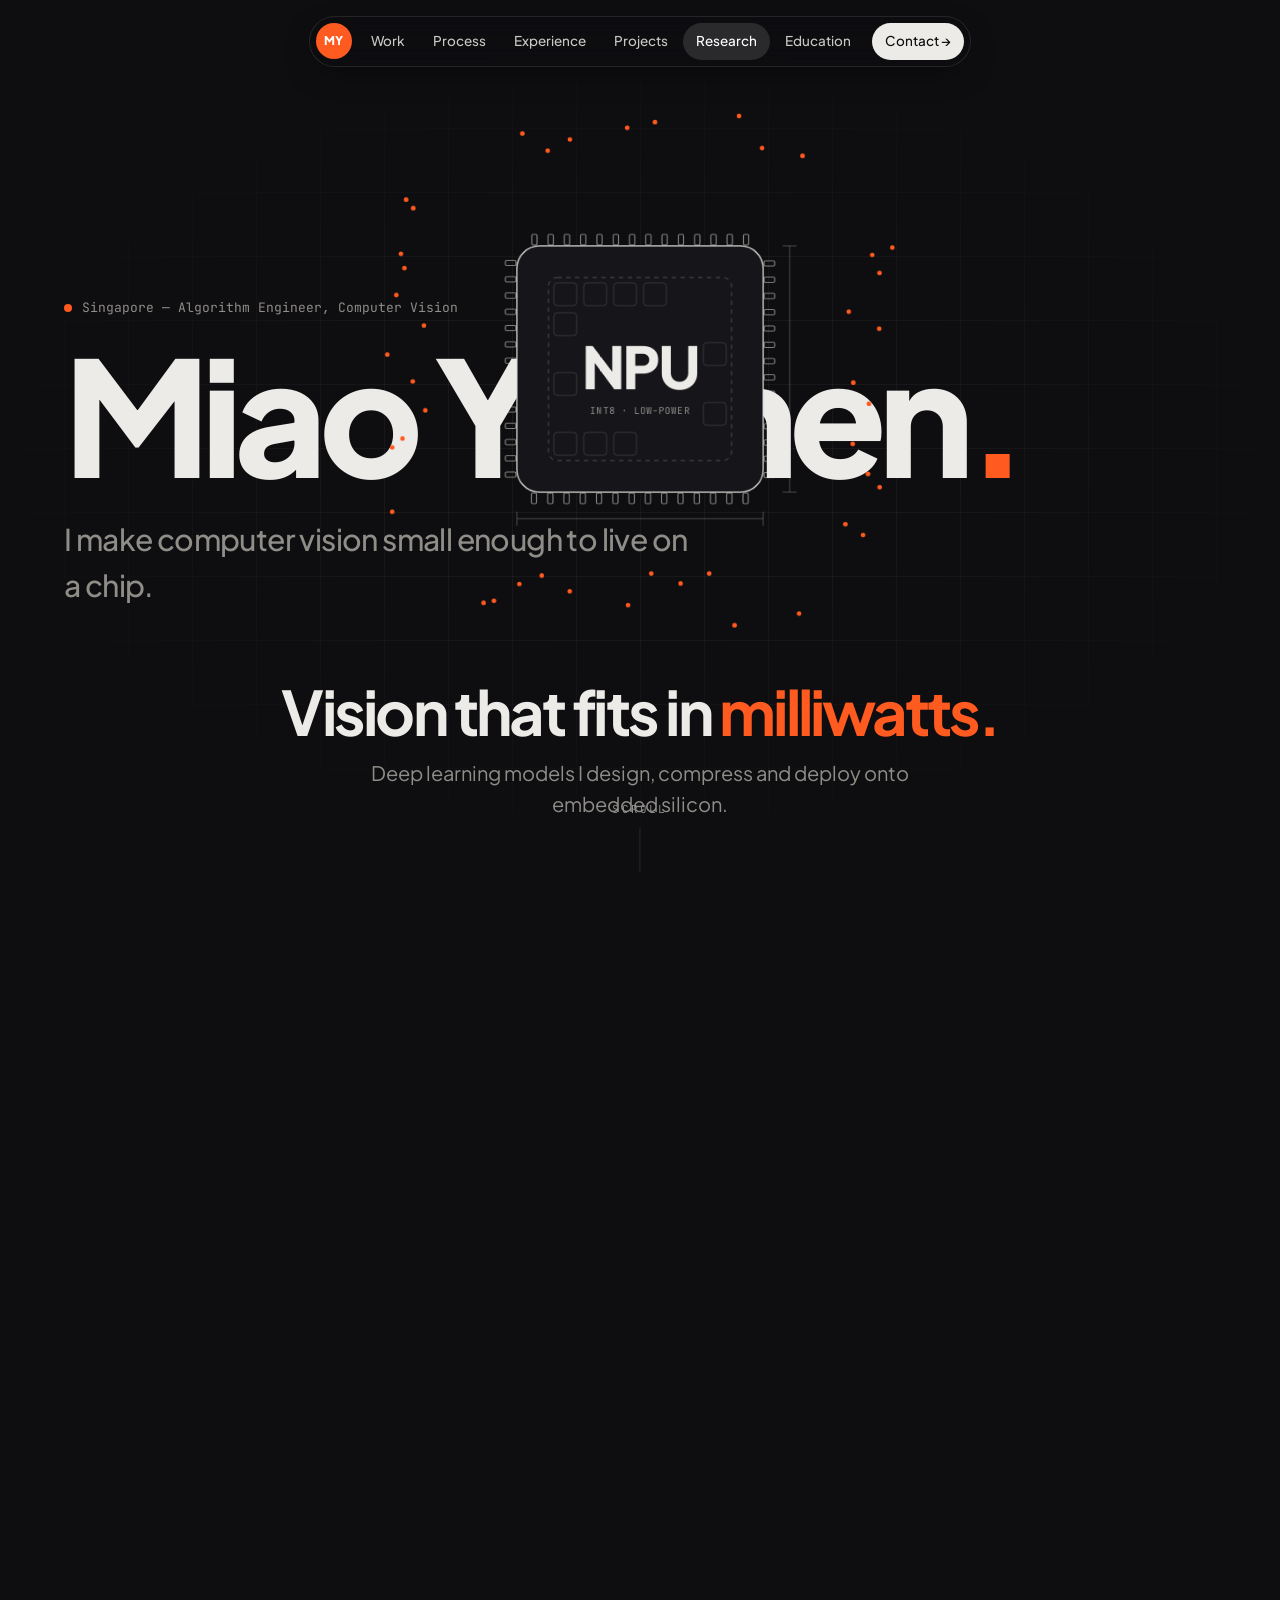
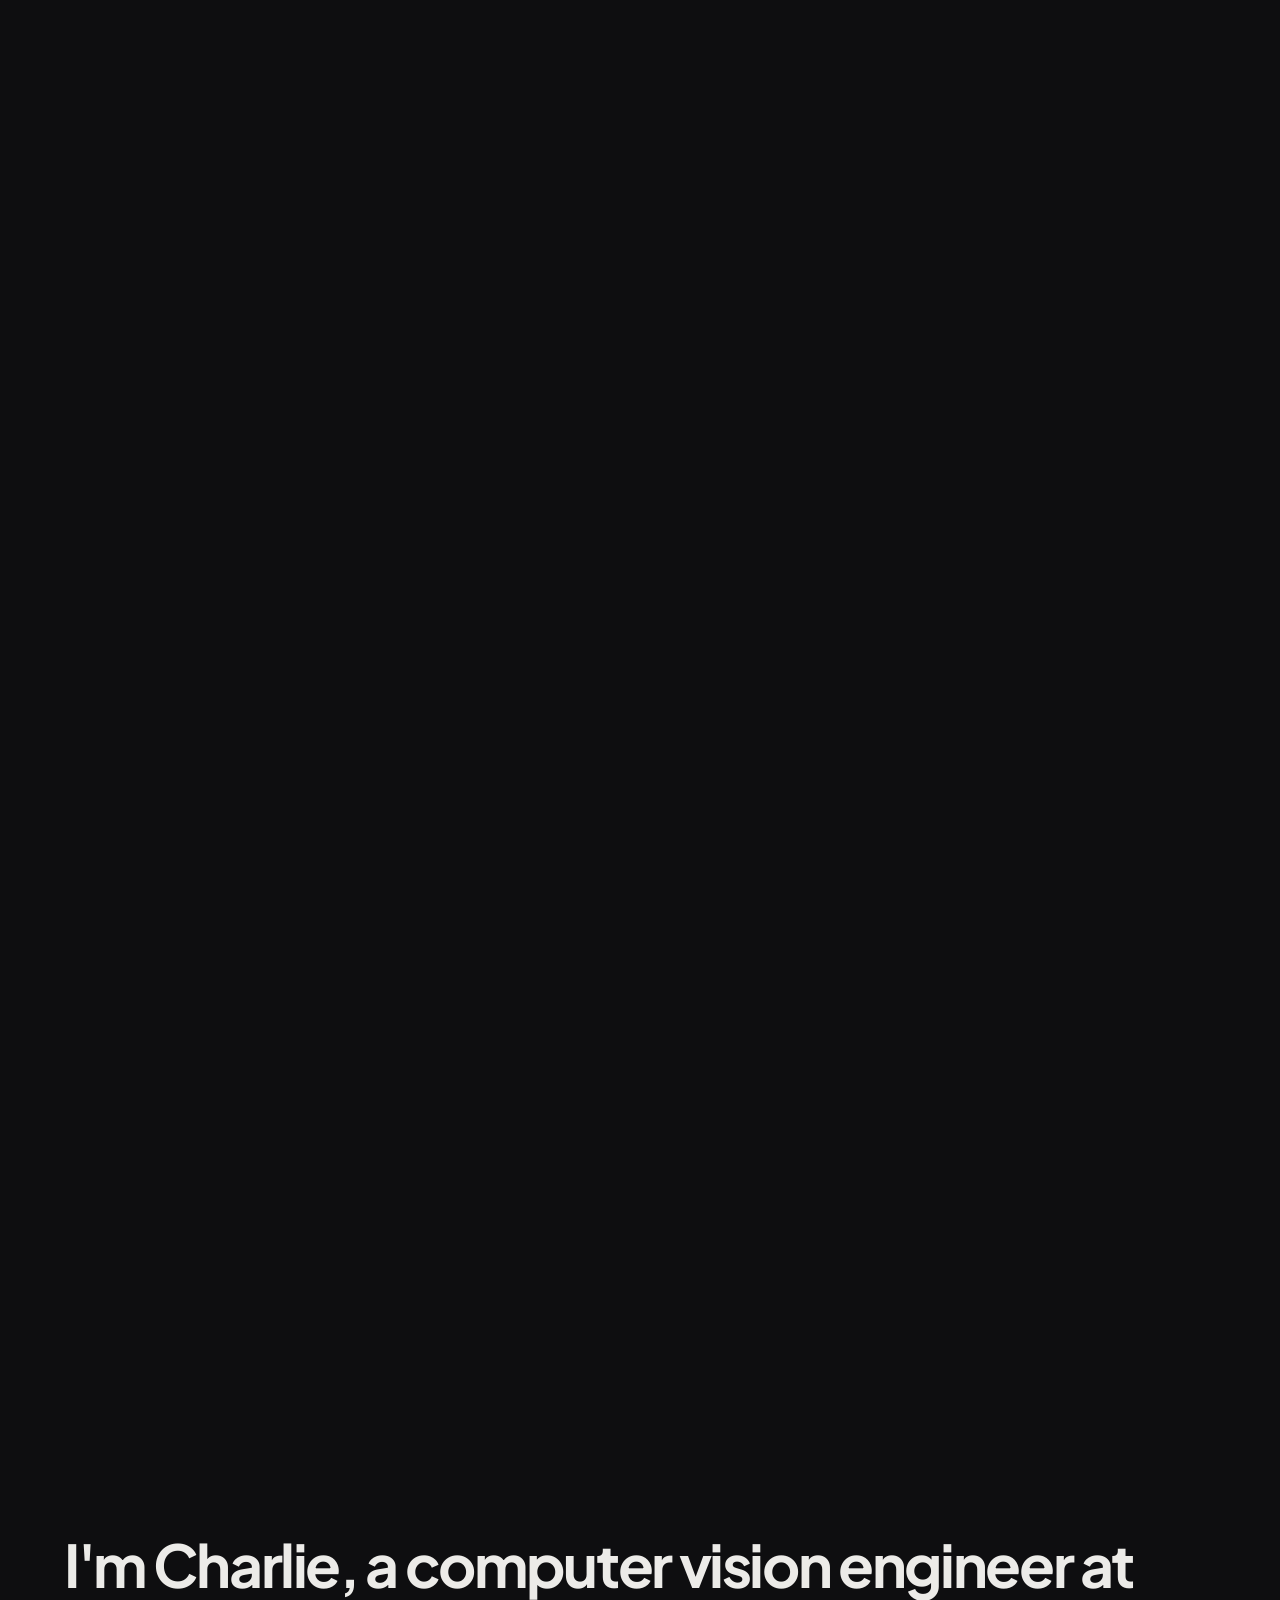
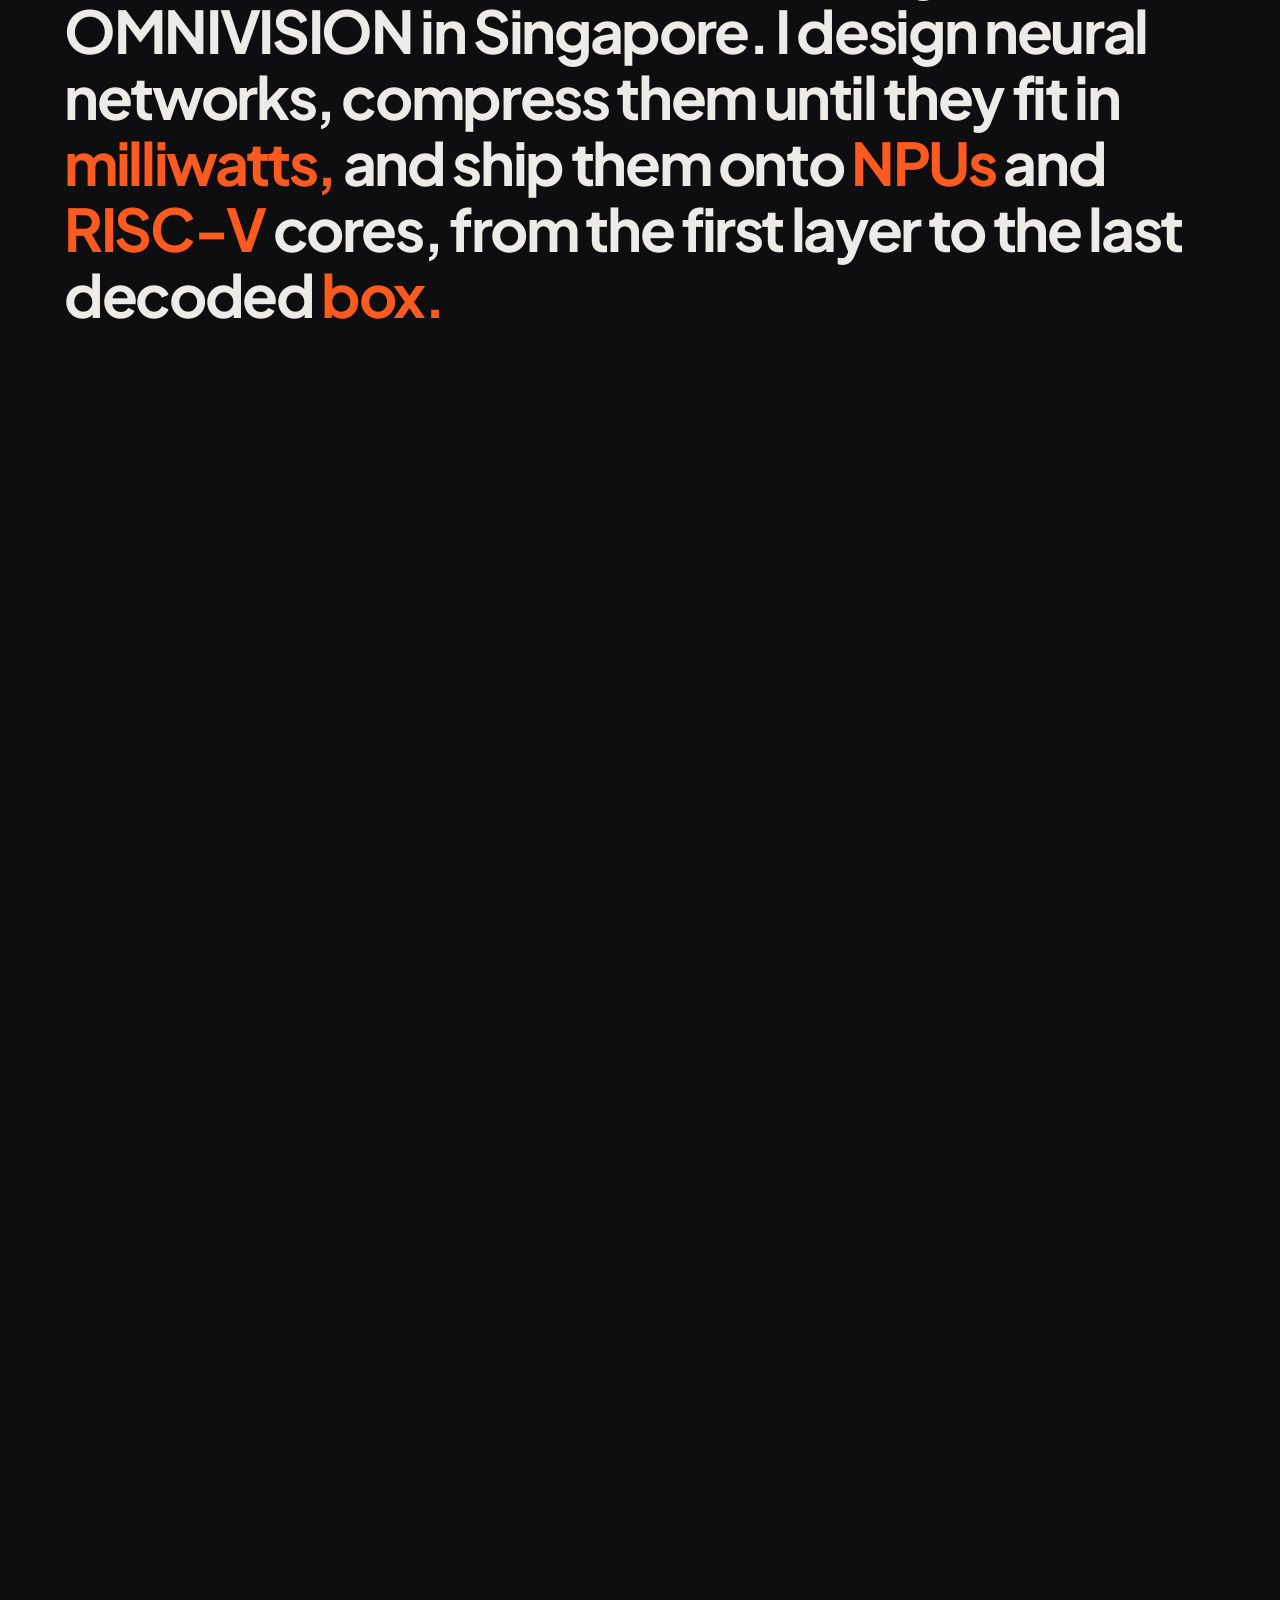
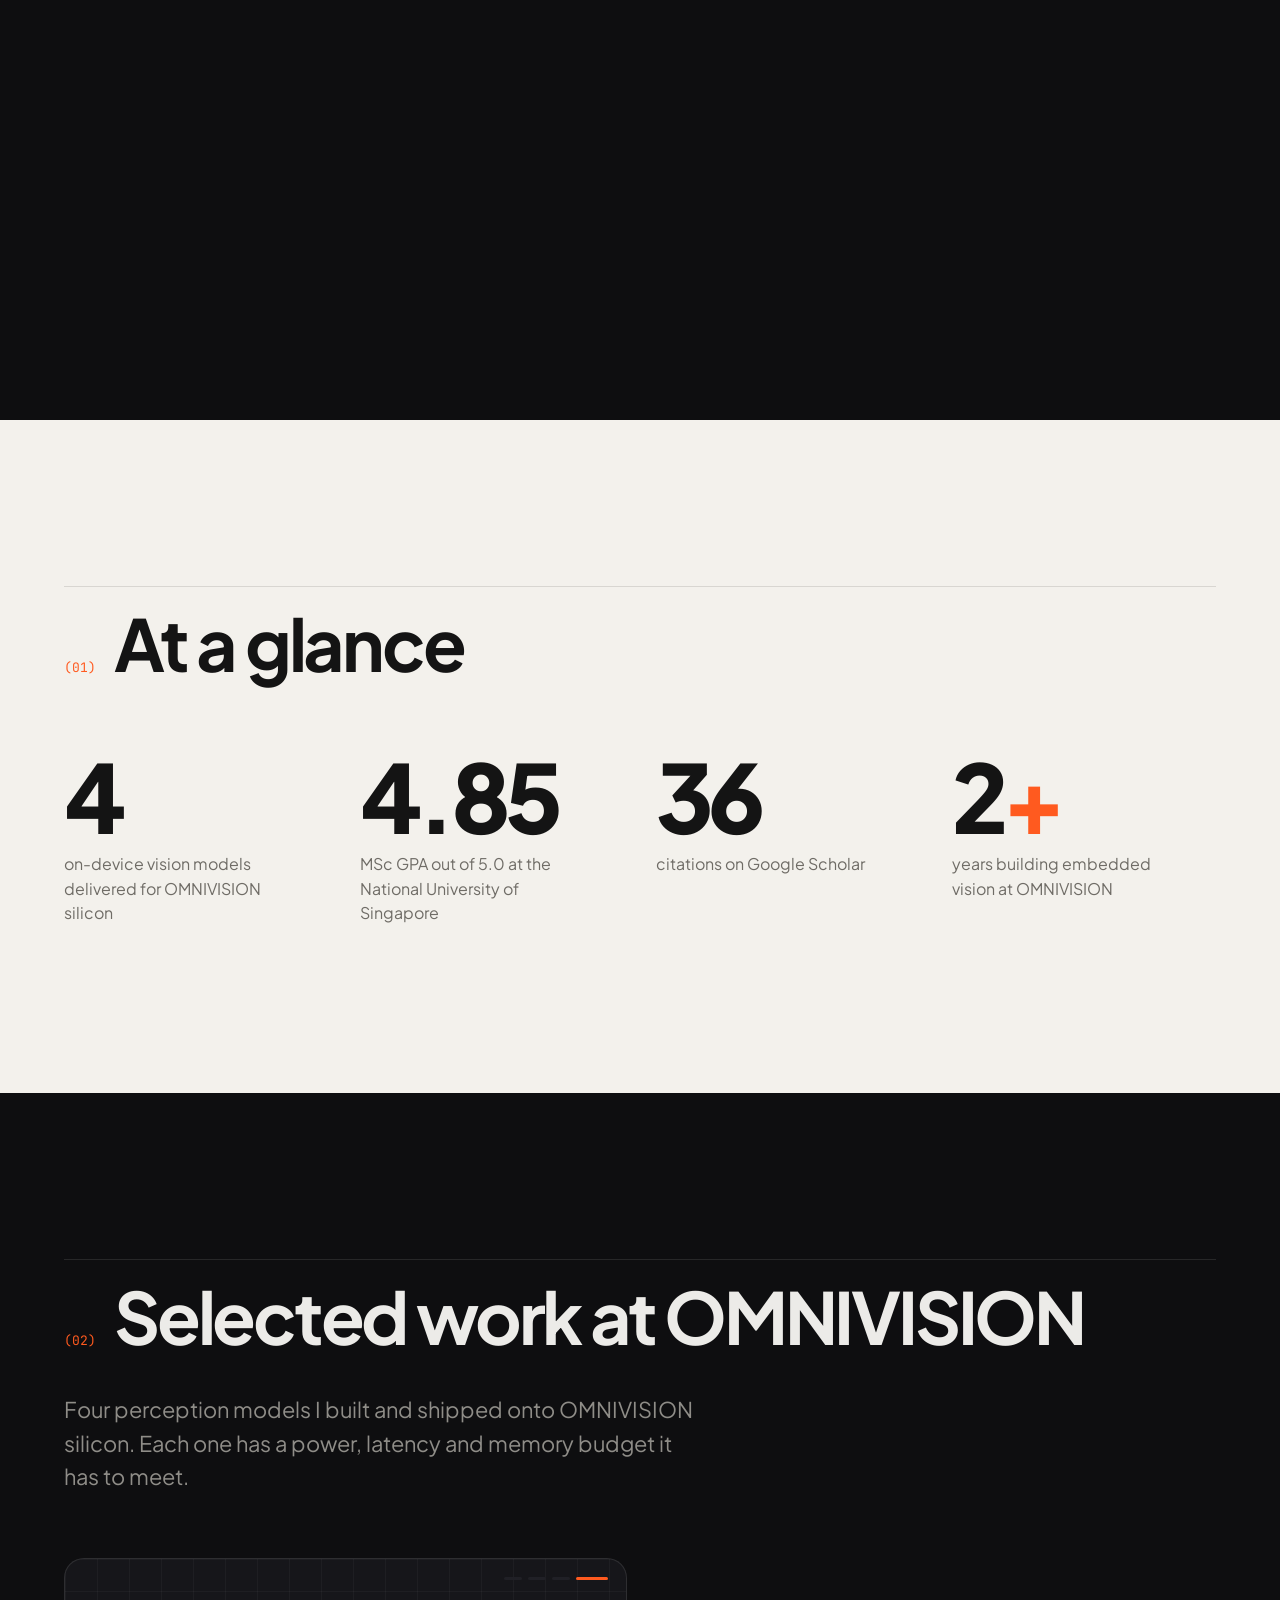
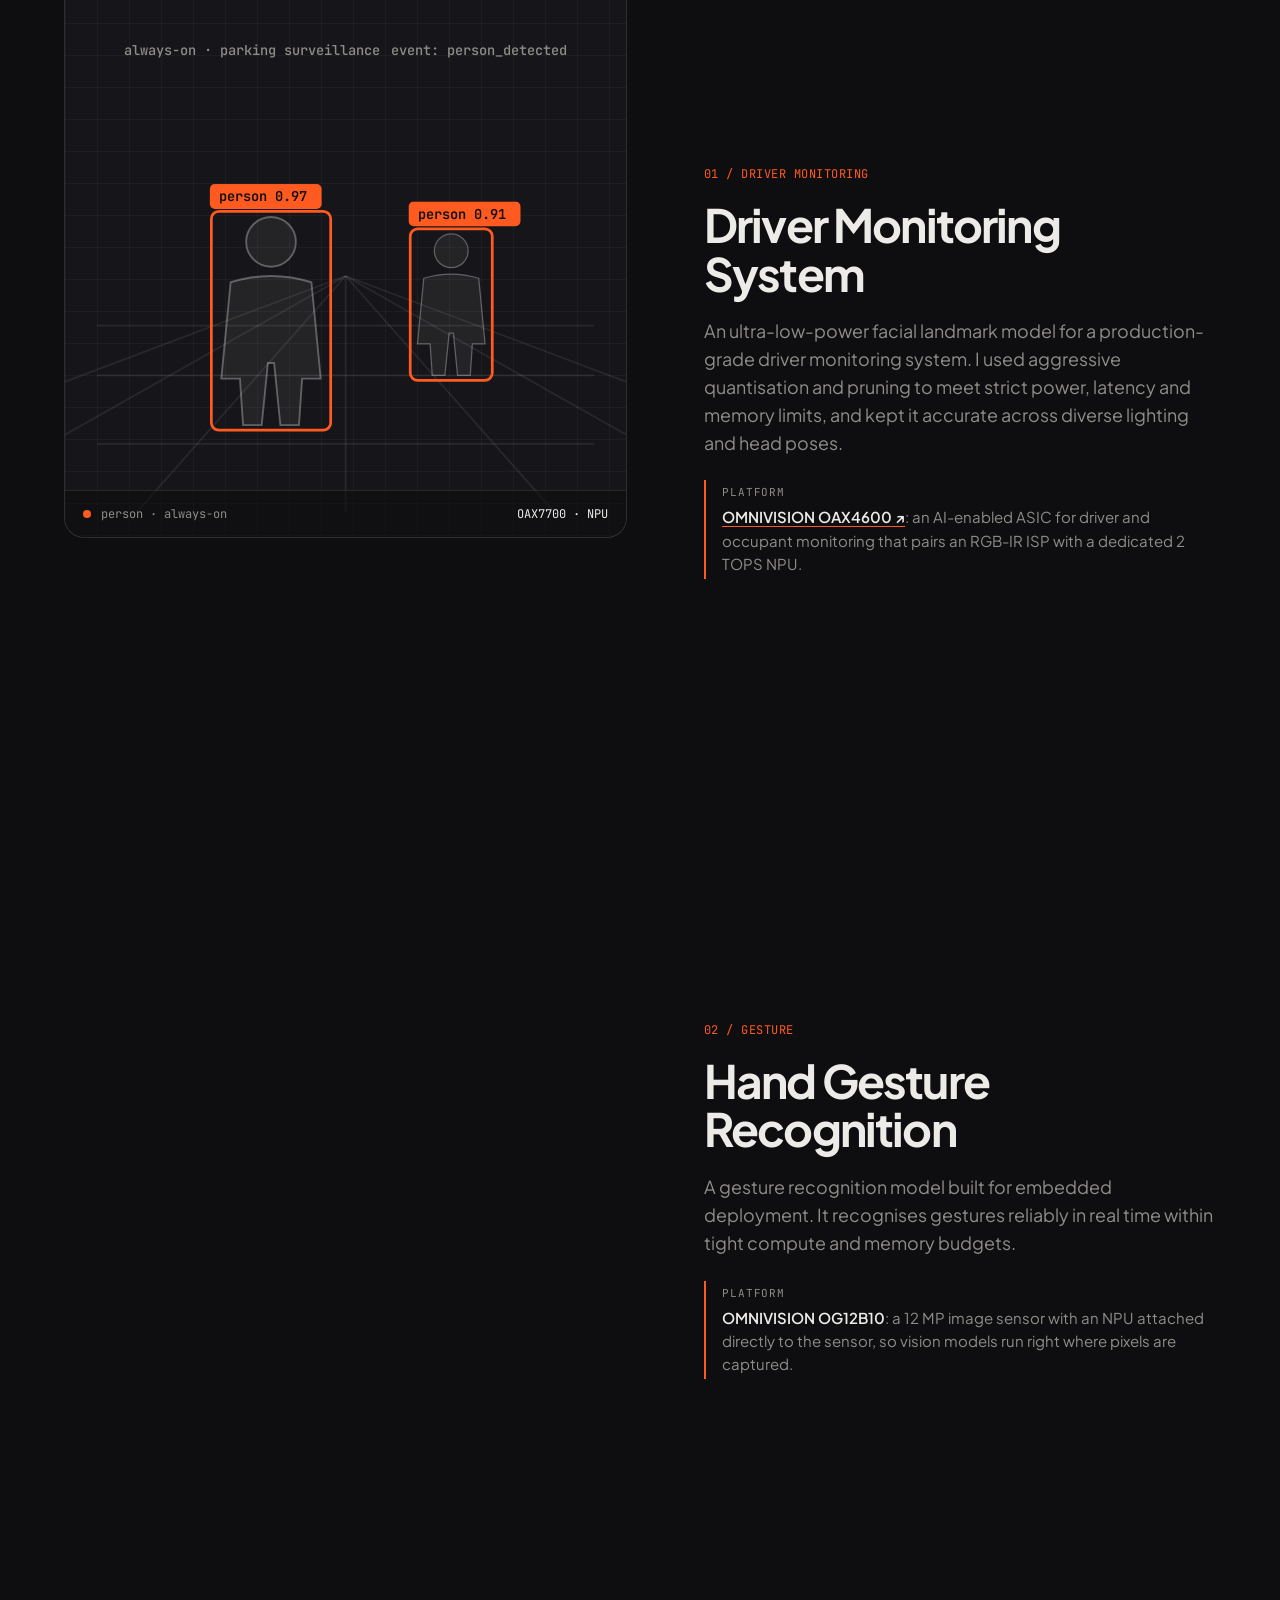
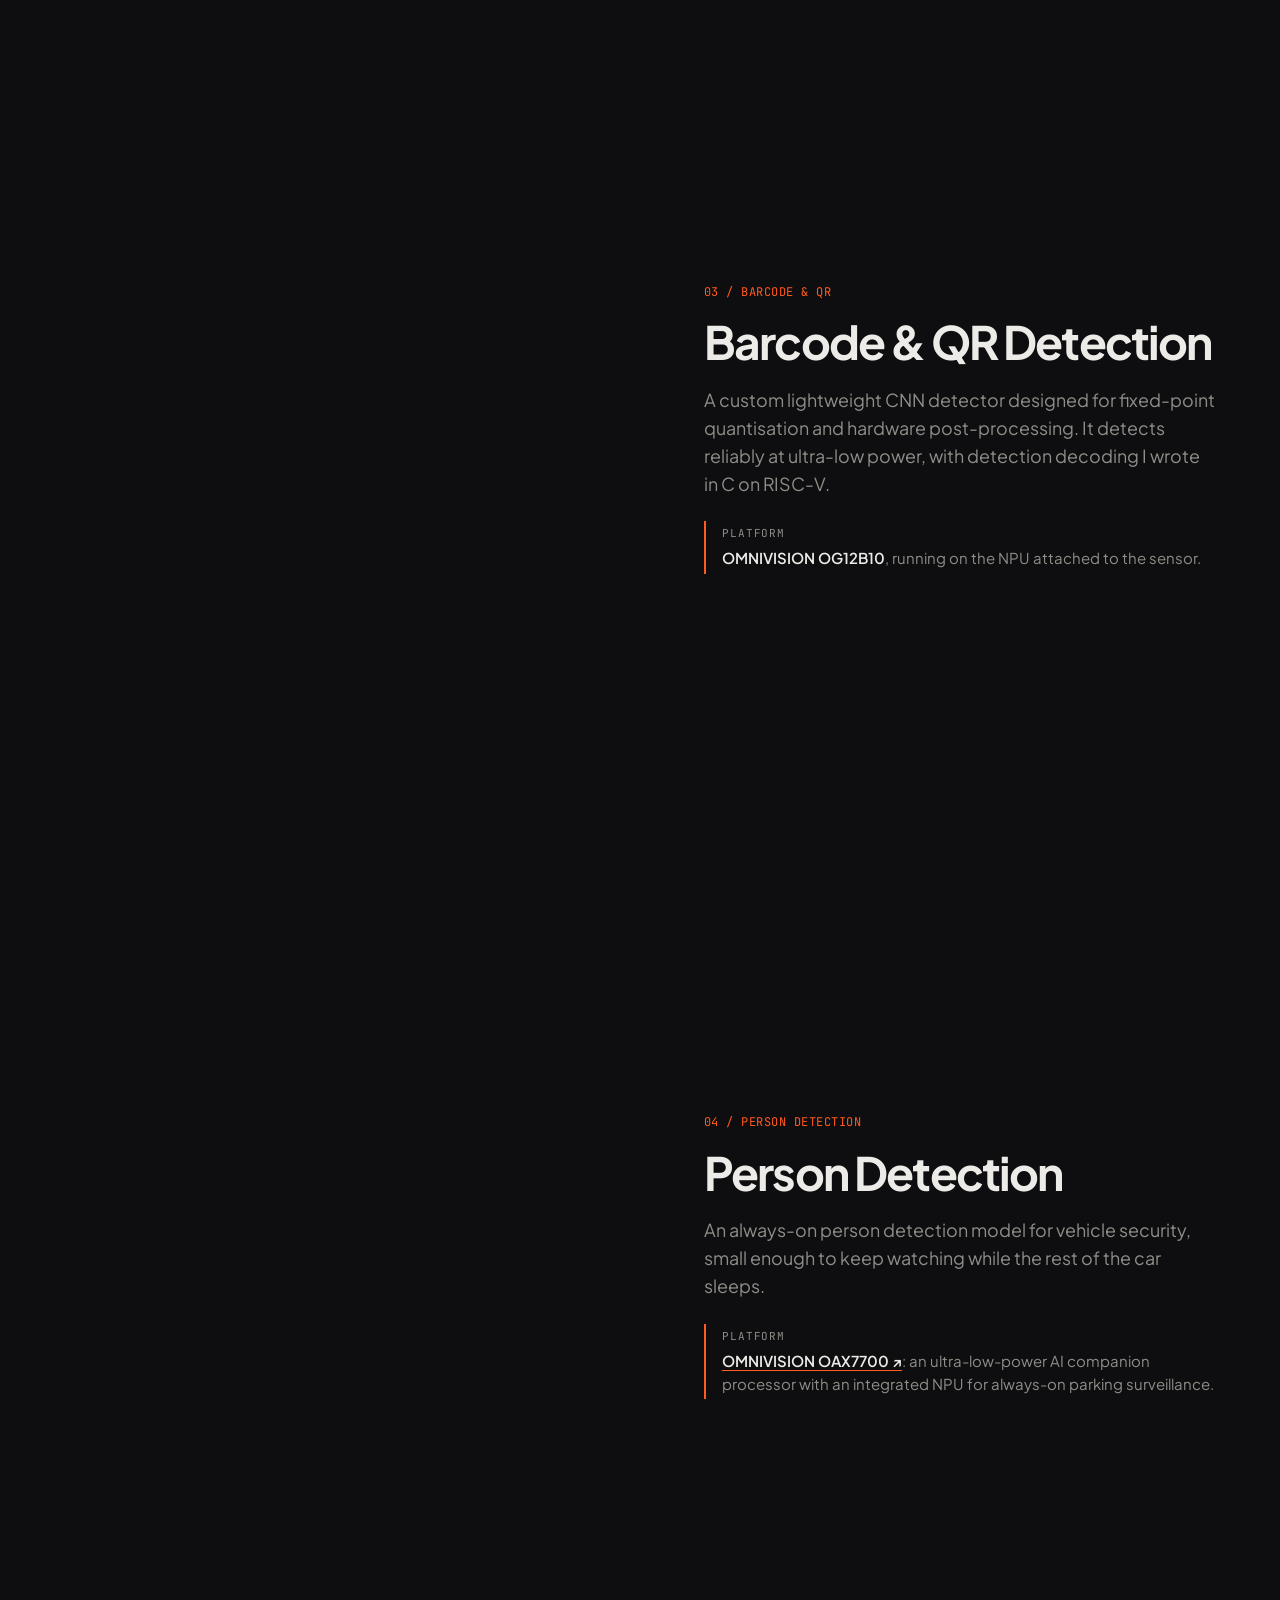
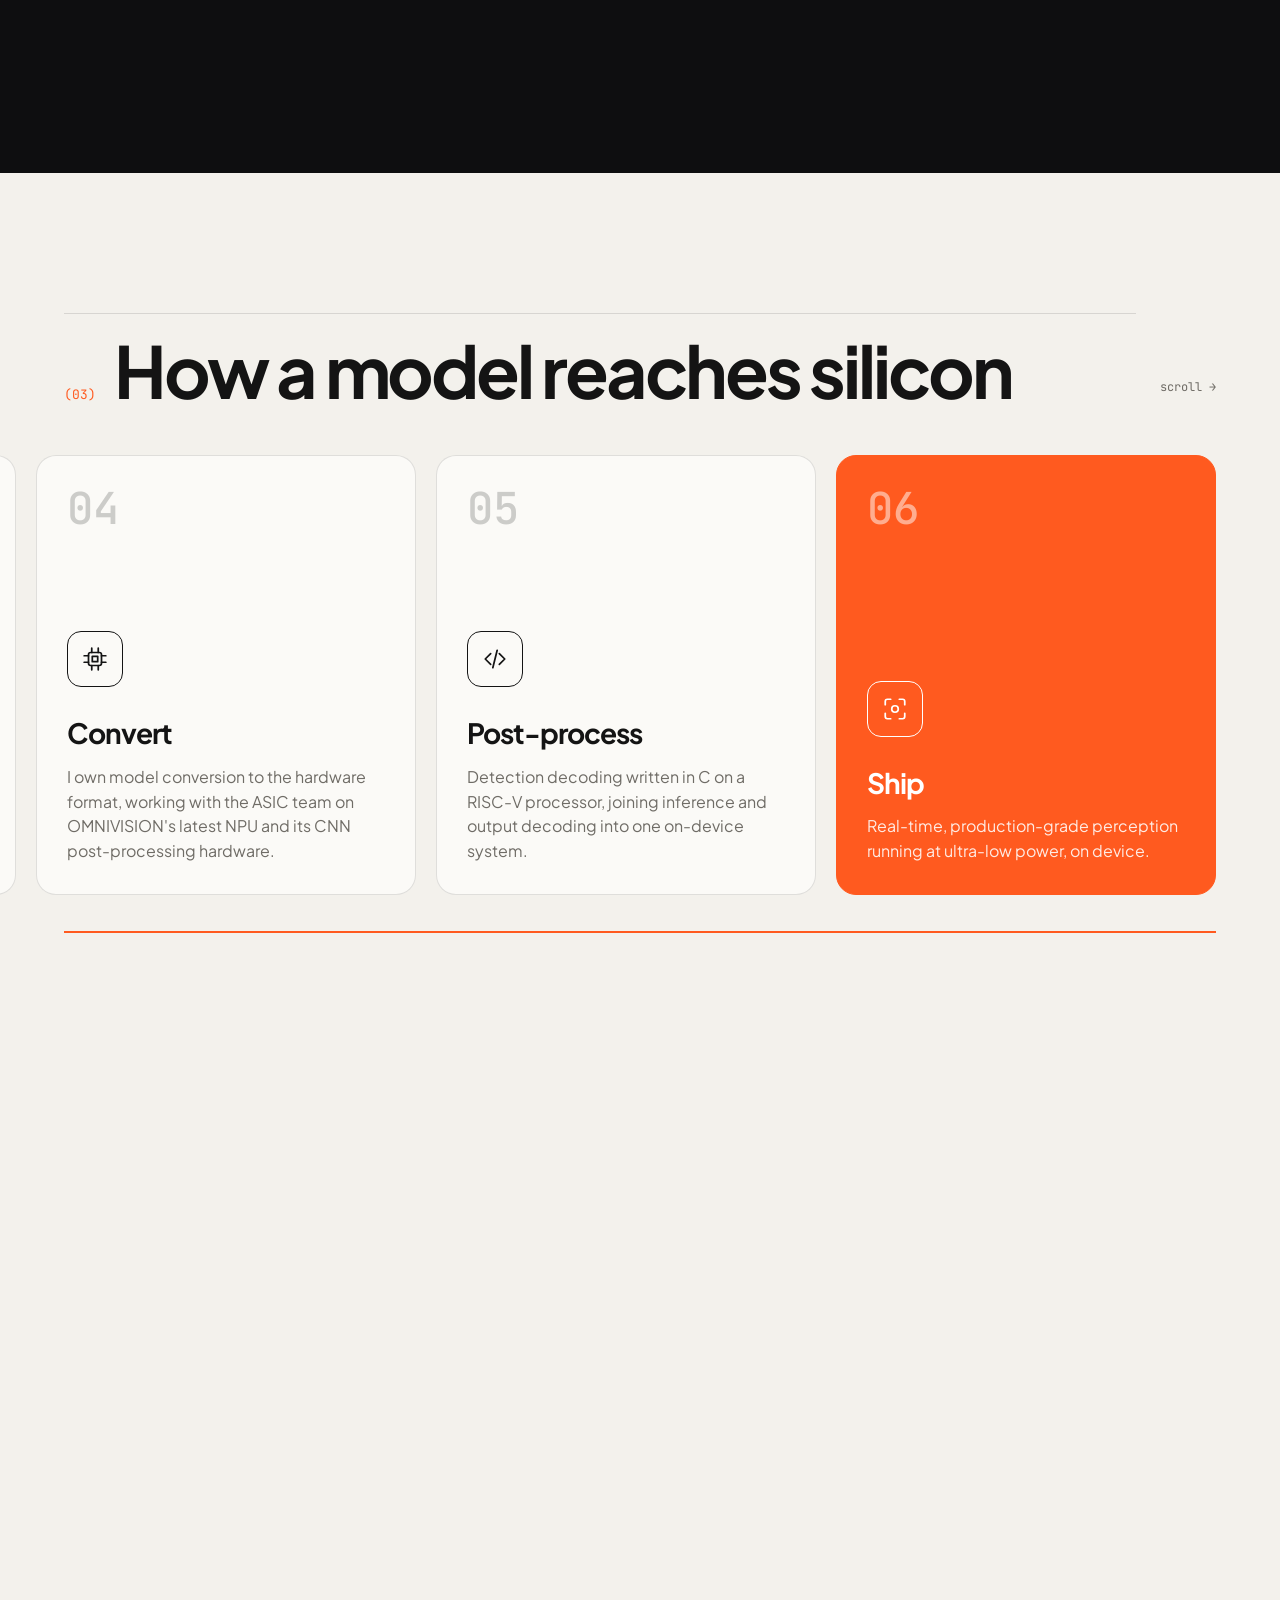
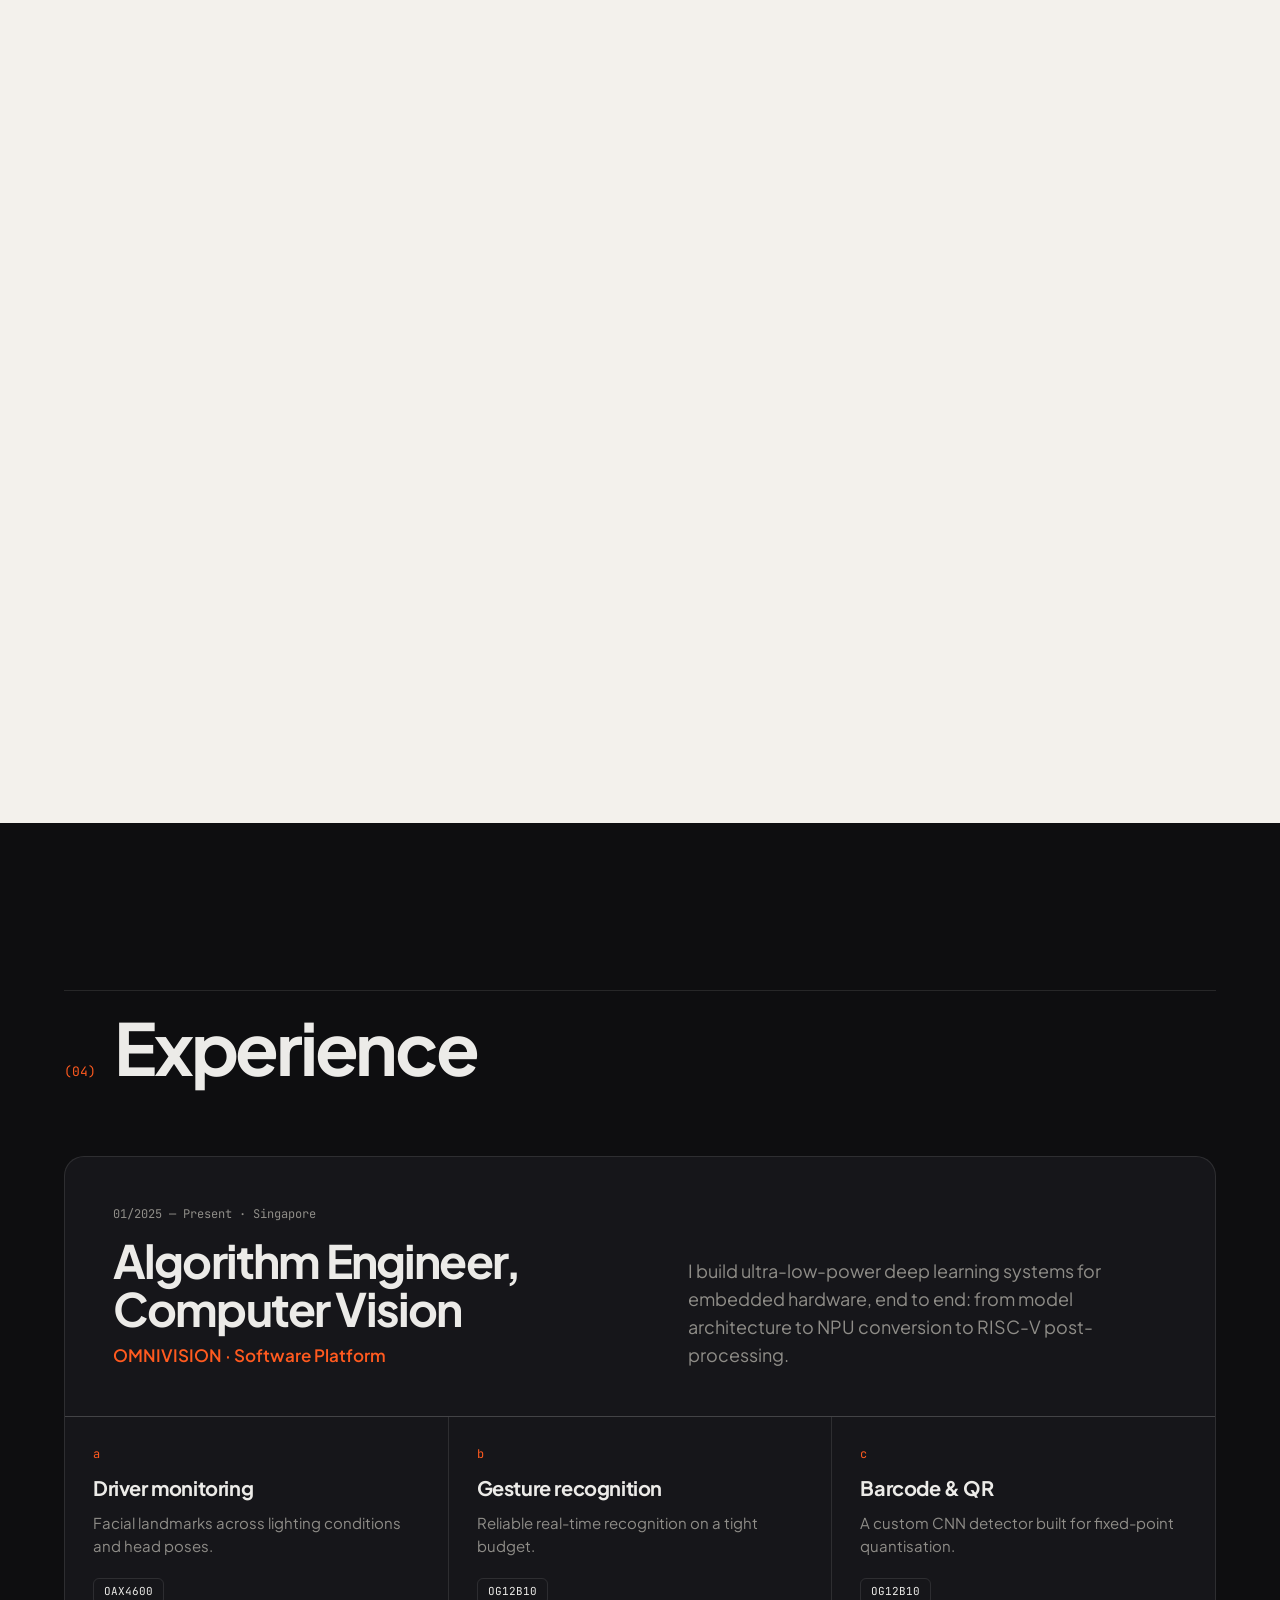
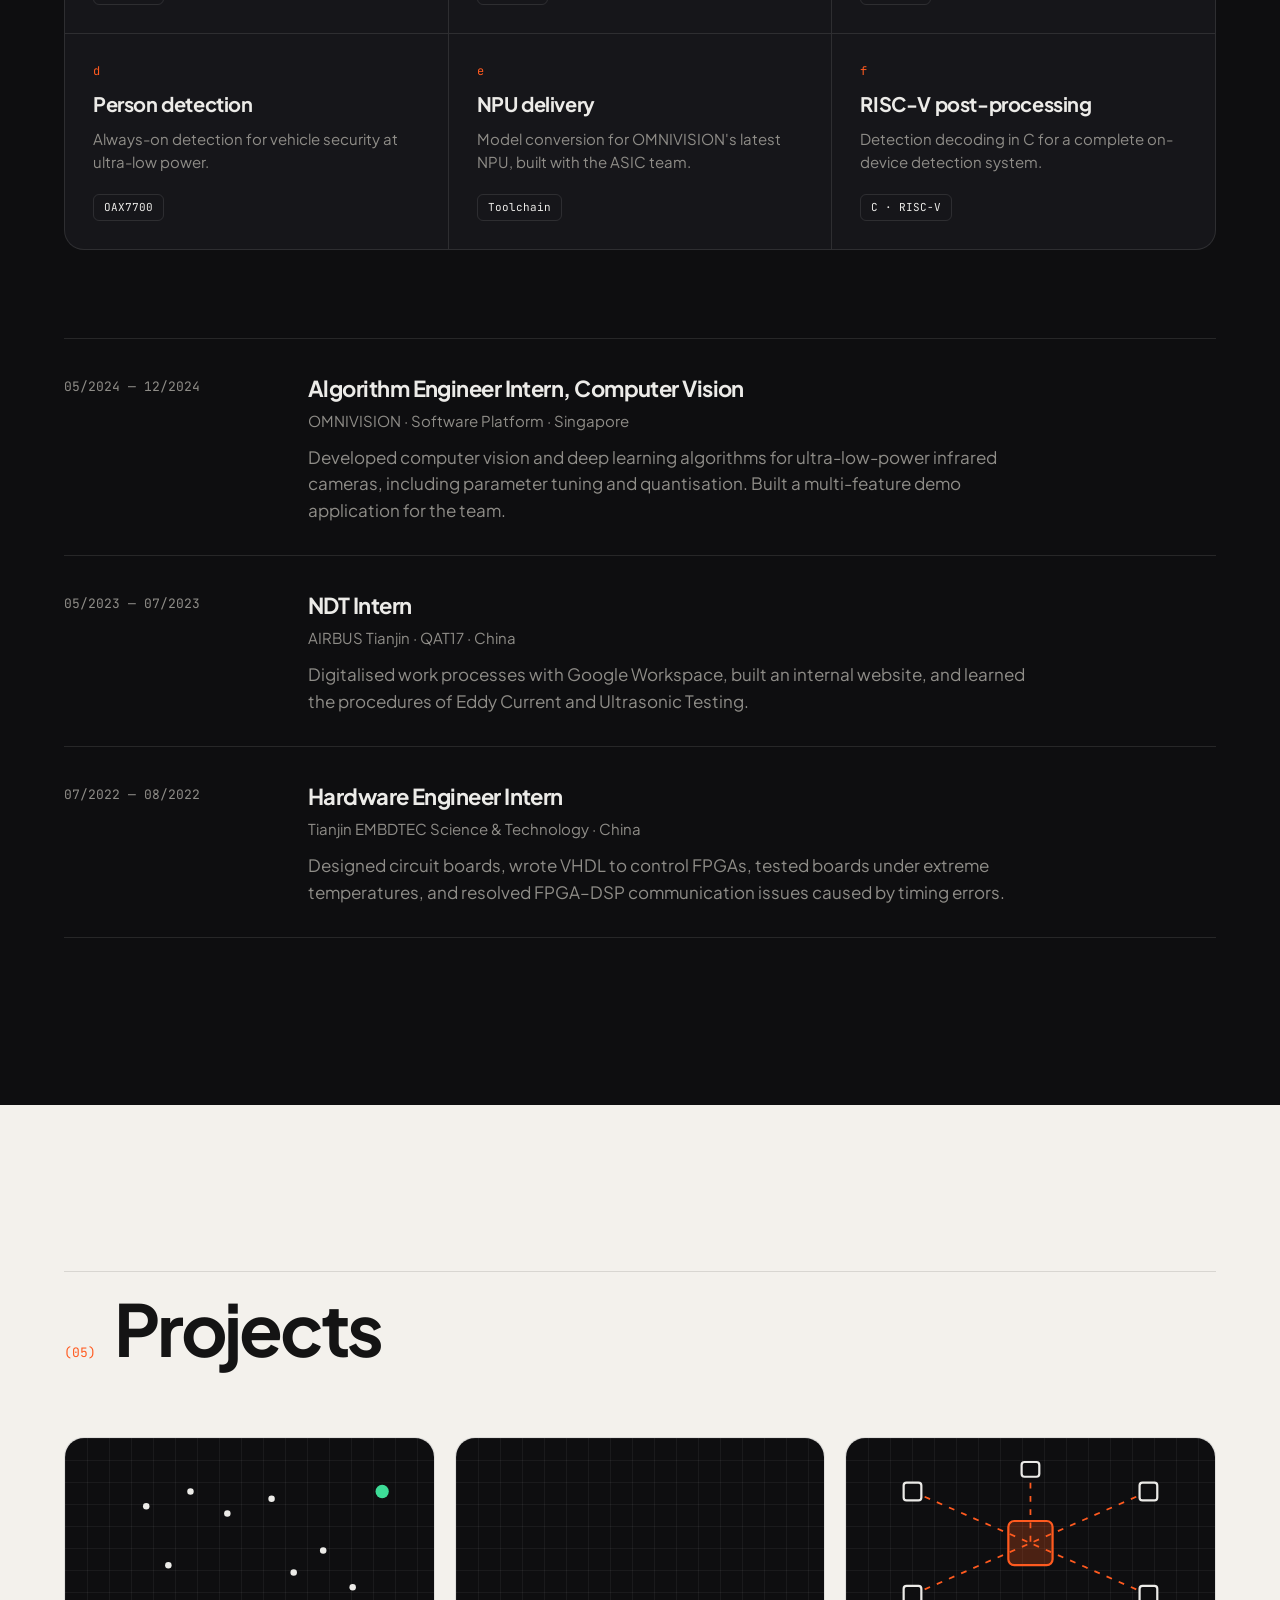
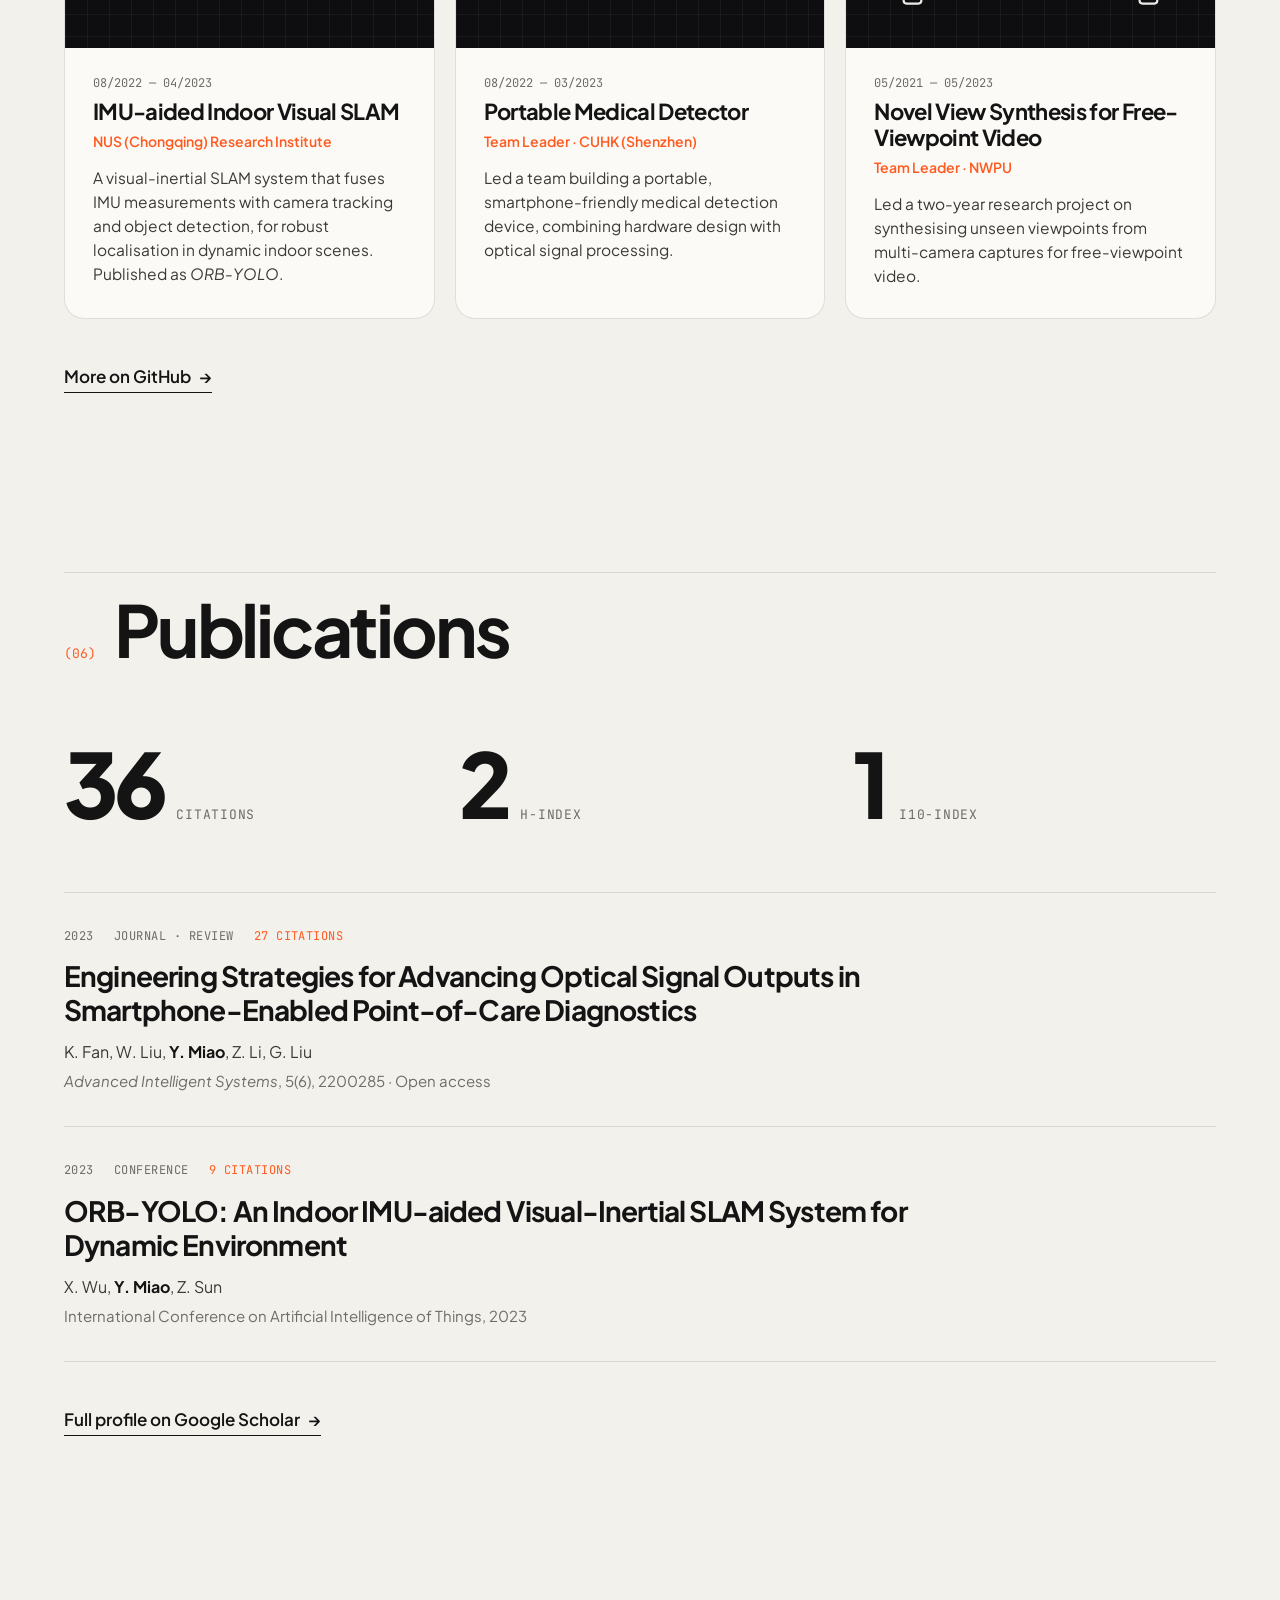
==== index.html @ d53c6490 "Add personal website with scroll-driven design and GitHub Pages CI/CD Single-page portfolio built wi" ====
<!DOCTYPE html>
<html lang="en">
<head>
  <meta charset="utf-8">
  <meta name="viewport" content="width=device-width, initial-scale=1, viewport-fit=cover">
  <title>Miao Yuchen · Computer Vision Engineer</title>
  <meta name="description" content="Miao Yuchen (Charlie) is an Algorithm Engineer at OMNIVISION building ultra-low-power computer vision for embedded hardware, from model architecture to on-device NPU deployment.">
  <meta name="author" content="Miao Yuchen">
  <meta name="theme-color" content="#0d0d0f">
  <meta property="og:type" content="website">
  <meta property="og:title" content="Miao Yuchen · Computer Vision Engineer">
  <meta property="og:description" content="Computer vision small enough to live on a chip. Ultra-low-power deep learning, from model architecture to silicon.">
  <meta property="og:image" content="https://avatars.githubusercontent.com/u/48792687?v=4">
  <meta name="twitter:card" content="summary">
  <link rel="icon" href="assets/img/favicon.svg" type="image/svg+xml">
  <link rel="preconnect" href="https://fonts.googleapis.com">
  <link rel="preconnect" href="https://fonts.gstatic.com" crossorigin>
  <link href="https://fonts.googleapis.com/css2?family=Plus+Jakarta+Sans:wght@400;500;600;700;800&family=JetBrains+Mono:wght@400;500&display=swap" rel="stylesheet">
  <link rel="stylesheet" href="assets/css/style.css">
  <script type="application/ld+json">
  {
    "@context": "https://schema.org",
    "@type": "Person",
    "name": "Miao Yuchen",
    "alternateName": "Charlie Miao",
    "jobTitle": "Algorithm Engineer (Computer Vision)",
    "worksFor": { "@type": "Organization", "name": "OMNIVISION" },
    "address": { "@type": "PostalAddress", "addressLocality": "Singapore" },
    "alumniOf": ["National University of Singapore", "Northwestern Polytechnical University"],
    "email": "mailto:charliemiao0115@gmail.com",
    "sameAs": [
      "https://github.com/charliemiao0115",
      "https://www.linkedin.com/in/charliemiao/",
      "https://scholar.google.com/citations?user=2xU3tiQAAAAJ&hl=en"
    ]
  }
  </script>
</head>
<body>
  <a class="skip-link" href="#main">Skip to content</a>

  <!-- ================= NAV (floating capsule) ================= -->
  <header class="nav" id="top">
    <div class="nav__capsule">
      <a class="nav__mark" href="#top" aria-label="Miao Yuchen, back to top">MY</a>
      <nav class="nav__links" id="nav-links" aria-label="Primary">
        <a href="#work">Work</a>
        <a href="#pipeline">Process</a>
        <a href="#experience">Experience</a>
        <a href="#projects">Projects</a>
        <a href="#research">Research</a>
        <a href="#education">Education</a>
        <a class="nav__cta" href="#contact">Contact <span aria-hidden="true">→</span></a>
      </nav>
      <button class="nav__burger" id="nav-burger" type="button" aria-label="Open menu" aria-expanded="false" aria-controls="nav-links">
        <span></span><span></span>
      </button>
    </div>
  </header>

  <main id="main">

    <!-- ================= HERO (pinned, scroll-driven) ================= -->
    <section class="hero dark" data-scroll data-pin aria-labelledby="hero-title">
      <div class="sticky">
        <div class="hero__grid" aria-hidden="true"></div>

        <div class="hero__intro">
          <p class="kicker mono"><span class="dot"></span>Singapore — Algorithm Engineer, Computer Vision</p>
          <h1 class="hero__title" id="hero-title">Miao Yuchen<span class="accent">.</span></h1>
          <p class="hero__tag">I make computer vision small enough to live on a chip.</p>
        </div>

        <div class="hero__chip" aria-hidden="true">
          <div class="hero__glow"></div>
          <svg class="chip" viewBox="0 0 600 600">
            <g id="chip-traces" class="chip__traces"></g>
            <g id="chip-pins" class="chip__pins"></g>
            <rect class="chip__pkg" x="160" y="160" width="280" height="280" rx="26"/>
            <rect class="chip__die" x="196" y="196" width="208" height="208" rx="10"/>
            <g id="chip-cores" class="chip__cores"></g>
            <g class="chip__dims">
              <path d="M160 470 H440 M160 462 V478 M440 462 V478"/>
              <path d="M470 160 V440 M462 160 H478 M462 440 H478"/>
            </g>
          </svg>
          <div class="chip__text"><span class="chip__label">NPU</span><span class="chip__sub mono">int8 · low-power</span></div>
          <span class="chip__note chip__note--a mono">model → int8</span>
          <span class="chip__note chip__note--b mono">post-proc → RISC-V</span>
        </div>

        <div class="hero__caption">
          <h2>Vision that fits in <span class="accent">milliwatts.</span></h2>
          <p>Deep learning models I design, compress and deploy onto embedded silicon.</p>
        </div>

        <div class="hero__hint mono" aria-hidden="true">scroll <span></span></div>
      </div>
    </section>

    <!-- ================= OVERVIEW: word-by-word reveal ================= -->
    <section class="words dark" id="overview" data-scroll data-pin aria-label="About">
      <div class="sticky">
        <p class="words__text" id="words">
          I'm Charlie, a computer vision engineer at OMNIVISION in Singapore. I design neural networks,
          compress them until they fit in milliwatts, and ship them onto NPUs and RISC-V cores,
          from the first layer to the last decoded box.
        </p>
      </div>
    </section>

    <!-- ================= AT A GLANCE ================= -->
    <section class="glance paper" aria-labelledby="glance-title">
      <div class="container">
        <div class="section-head" data-reveal>
          <span class="index mono">(01)</span>
          <h2 class="section-title" id="glance-title">At a glance</h2>
        </div>
        <div class="glance__grid">
          <div class="stat" data-reveal>
            <span class="stat__value"><span data-count="4">4</span></span>
            <span class="stat__label">on-device vision models delivered for OMNIVISION silicon</span>
          </div>
          <div class="stat" data-reveal style="--d: 0.08s">
            <span class="stat__value"><span data-count="4.85" data-decimals="2">4.85</span></span>
            <span class="stat__label">MSc GPA out of 5.0 at the National University of Singapore</span>
          </div>
          <div class="stat" data-reveal style="--d: 0.16s">
            <span class="stat__value"><span data-count="36">36</span></span>
            <span class="stat__label">citations on Google Scholar</span>
          </div>
          <div class="stat" data-reveal style="--d: 0.24s">
            <span class="stat__value"><span data-count="2">2</span><span class="accent">+</span></span>
            <span class="stat__label">years building embedded vision at OMNIVISION</span>
          </div>
        </div>
      </div>
    </section>

    <!-- ================= SELECTED WORK (sticky visual + steps) ================= -->
    <section class="showcase dark" id="work" aria-labelledby="work-title">
      <div class="container">
        <div class="section-head" data-reveal>
          <span class="index mono">(02)</span>
          <h2 class="section-title" id="work-title">Selected work at OMNIVISION</h2>
        </div>
        <p class="section-lead" data-reveal>Four perception models I built and shipped onto OMNIVISION silicon. Each one has a power, latency and memory budget it has to meet.</p>

        <div class="showcase__body">
          <div class="showcase__visual" aria-hidden="true">
            <div class="viz-frame" id="viz-frame" data-active="0">
              <div class="viz viz--face" id="viz-face"></div>
              <div class="viz viz--hand" id="viz-hand"></div>
              <div class="viz viz--qr" id="viz-qr"></div>
              <div class="viz viz--person" id="viz-person"></div>
              <div class="viz-hud mono">
                <span class="viz-hud__rec"></span>
                <span id="viz-hud-label">dms · 68 landmarks</span>
                <span class="viz-hud__right">OAX4600 · NPU</span>
              </div>
              <ol class="viz-steps" aria-hidden="true"><li></li><li></li><li></li><li></li></ol>
            </div>
          </div>

          <div class="showcase__steps">
            <article class="step" data-step="0">
              <span class="step__tag mono">01 / Driver monitoring</span>
              <h3>Driver Monitoring System</h3>
              <p>An ultra-low-power facial landmark model for a production-grade driver monitoring system. I used aggressive quantisation and pruning to meet strict power, latency and memory limits, and kept it accurate across diverse lighting and head poses.</p>
              <p class="step__product"><span class="mono">Platform</span> <a href="https://www.ovt.com/wp-content/uploads/2023/12/OAX4600-PB-v1.1-WEB.pdf" target="_blank" rel="noopener">OMNIVISION OAX4600 ↗</a>: an AI-enabled ASIC for driver and occupant monitoring that pairs an RGB-IR ISP with a dedicated 2 TOPS NPU.</p>
            </article>
            <article class="step" data-step="1">
              <span class="step__tag mono">02 / Gesture</span>
              <h3>Hand Gesture Recognition</h3>
              <p>A gesture recognition model built for embedded deployment. It recognises gestures reliably in real time within tight compute and memory budgets.</p>
              <p class="step__product"><span class="mono">Platform</span> <strong>OMNIVISION OG12B10</strong>: a 12 MP image sensor with an NPU attached directly to the sensor, so vision models run right where pixels are captured.</p>
            </article>
            <article class="step" data-step="2">
              <span class="step__tag mono">03 / Barcode &amp; QR</span>
              <h3>Barcode &amp; QR Detection</h3>
              <p>A custom lightweight CNN detector designed for fixed-point quantisation and hardware post-processing. It detects reliably at ultra-low power, with detection decoding I wrote in C on RISC-V.</p>
              <p class="step__product"><span class="mono">Platform</span> <strong>OMNIVISION OG12B10</strong>, running on the NPU attached to the sensor.</p>
            </article>
            <article class="step" data-step="3">
              <span class="step__tag mono">04 / Person detection</span>
              <h3>Person Detection</h3>
              <p>An always-on person detection model for vehicle security, small enough to keep watching while the rest of the car sleeps.</p>
              <p class="step__product"><span class="mono">Platform</span> <a href="https://www.businesswire.com/news/home/20260921811649/en/OMNIVISION-Introduces-Lowest-Power-OAX7700-AI-Companion-Processor-for-Always-On-Vehicle-Security-Systems" target="_blank" rel="noopener">OMNIVISION OAX7700 ↗</a>: an ultra-low-power AI companion processor with an integrated NPU for always-on parking surveillance.</p>
            </article>
          </div>
        </div>
      </div>
    </section>

    <!-- ================= PROCESS (pinned horizontal scroll) ================= -->
    <section class="hscroll paper" id="pipeline" data-scroll data-pin data-hscroll aria-labelledby="pipeline-title">
      <div class="sticky">
        <div class="container hscroll__head">
          <div class="section-head">
            <span class="index mono">(03)</span>
            <h2 class="section-title" id="pipeline-title">How a model reaches silicon</h2>
          </div>
          <span class="hscroll__count mono" aria-hidden="true">scroll →</span>
        </div>
        <div class="hscroll__viewport">
          <ol class="hscroll__track" id="hscroll-track">
            <li class="hcard">
              <span class="hcard__n mono">01</span>
              <div class="hcard__icon"><svg viewBox="0 0 24 24"><rect x="3" y="3" width="7" height="7" rx="1.5"/><rect x="14" y="3" width="7" height="7" rx="1.5"/><rect x="8.5" y="14" width="7" height="7" rx="1.5"/><path d="M6.5 10v2h11v-2M12 12v2"/></svg></div>
              <h3>Architect</h3>
              <p>Custom lightweight CNNs, designed around the compute, memory and power budget of the target hardware.</p>
            </li>
            <li class="hcard">
              <span class="hcard__n mono">02</span>
              <div class="hcard__icon"><svg viewBox="0 0 24 24"><path d="M3 20h18M6 16l4-5 3 3 5-7"/><circle cx="18" cy="7" r="1.5"/></svg></div>
              <h3>Train</h3>
              <p>PyTorch and JAX/Flax, made robust to diverse lighting, head poses and real-world noise.</p>
            </li>
            <li class="hcard">
              <span class="hcard__n mono">03</span>
              <div class="hcard__icon"><svg viewBox="0 0 24 24"><path d="M4 4h16v16H4z"/><path d="M4 9h16M4 14h16M9 4v16M14 4v16"/></svg></div>
              <h3>Compress</h3>
              <p>Aggressive fixed-point quantisation and pruning that keep the accuracy.</p>
            </li>
            <li class="hcard">
              <span class="hcard__n mono">04</span>
              <div class="hcard__icon"><svg viewBox="0 0 24 24"><rect x="6" y="6" width="12" height="12" rx="2"/><rect x="9.5" y="9.5" width="5" height="5"/><path d="M9 2v4M15 2v4M9 18v4M15 18v4M2 9h4M2 15h4M18 9h4M18 15h4"/></svg></div>
              <h3>Convert</h3>
              <p>I own model conversion to the hardware format, working with the ASIC team on OMNIVISION's latest NPU and its CNN post-processing hardware.</p>
            </li>
            <li class="hcard">
              <span class="hcard__n mono">05</span>
              <div class="hcard__icon"><svg viewBox="0 0 24 24"><path d="m8 7-5 5 5 5M16 7l5 5-5 5M14 4l-4 16"/></svg></div>
              <h3>Post-process</h3>
              <p>Detection decoding written in C on a RISC-V processor, joining inference and output decoding into one on-device system.</p>
            </li>
            <li class="hcard hcard--accent">
              <span class="hcard__n mono">06</span>
              <div class="hcard__icon"><svg viewBox="0 0 24 24"><path d="M3 8V5a2 2 0 0 1 2-2h3M16 3h3a2 2 0 0 1 2 2v3M21 16v3a2 2 0 0 1-2 2h-3M8 21H5a2 2 0 0 1-2-2v-3"/><circle cx="12" cy="12" r="3"/></svg></div>
              <h3>Ship</h3>
              <p>Real-time, production-grade perception running at ultra-low power, on device.</p>
            </li>
          </ol>
        </div>
        <div class="container"><div class="hscroll__bar"><span></span></div></div>
      </div>
    </section>

    <!-- ================= EXPERIENCE ================= -->
    <section class="experience dark" id="experience" aria-labelledby="experience-title">
      <div class="container">
        <div class="section-head" data-reveal>
          <span class="index mono">(04)</span>
          <h2 class="section-title" id="experience-title">Experience</h2>
        </div>

        <article class="role-feature" data-reveal>
          <div class="role-feature__head">
            <div>
              <p class="mono muted">01/2025 — Present · Singapore</p>
              <h3>Algorithm Engineer, Computer Vision</h3>
              <p class="role-feature__org">OMNIVISION · Software Platform</p>
            </div>
            <p class="role-feature__text">I build ultra-low-power deep learning systems for embedded hardware, end to end: from model architecture to NPU conversion to RISC-V post-processing.</p>
          </div>
          <ul class="cells">
            <li class="cell"><span class="cell__n mono">a</span><h4>Driver monitoring</h4><p>Facial landmarks across lighting conditions and head poses.</p><span class="tag mono">OAX4600</span></li>
            <li class="cell"><span class="cell__n mono">b</span><h4>Gesture recognition</h4><p>Reliable real-time recognition on a tight budget.</p><span class="tag mono">OG12B10</span></li>
            <li class="cell"><span class="cell__n mono">c</span><h4>Barcode &amp; QR</h4><p>A custom CNN detector built for fixed-point quantisation.</p><span class="tag mono">OG12B10</span></li>
            <li class="cell"><span class="cell__n mono">d</span><h4>Person detection</h4><p>Always-on detection for vehicle security at ultra-low power.</p><span class="tag mono">OAX7700</span></li>
            <li class="cell"><span class="cell__n mono">e</span><h4>NPU delivery</h4><p>Model conversion for OMNIVISION's latest NPU, built with the ASIC team.</p><span class="tag mono">Toolchain</span></li>
            <li class="cell"><span class="cell__n mono">f</span><h4>RISC-V post-processing</h4><p>Detection decoding in C for a complete on-device detection system.</p><span class="tag mono">C · RISC-V</span></li>
          </ul>
        </article>

        <ul class="roles">
          <li class="role" data-reveal>
            <span class="role__date mono">05/2024 — 12/2024</span>
            <div>
              <h4>Algorithm Engineer Intern, Computer Vision</h4>
              <p class="role__org">OMNIVISION · Software Platform · Singapore</p>
              <p>Developed computer vision and deep learning algorithms for ultra-low-power infrared cameras, including parameter tuning and quantisation. Built a multi-feature demo application for the team.</p>
            </div>
          </li>
          <li class="role" data-reveal>
            <span class="role__date mono">05/2023 — 07/2023</span>
            <div>
              <h4>NDT Intern</h4>
              <p class="role__org">AIRBUS Tianjin · QAT17 · China</p>
              <p>Digitalised work processes with Google Workspace, built an internal website, and learned the procedures of Eddy Current and Ultrasonic Testing.</p>
            </div>
          </li>
          <li class="role" data-reveal>
            <span class="role__date mono">07/2022 — 08/2022</span>
            <div>
              <h4>Hardware Engineer Intern</h4>
              <p class="role__org">Tianjin EMBDTEC Science &amp; Technology · China</p>
              <p>Designed circuit boards, wrote VHDL to control FPGAs, tested boards under extreme temperatures, and resolved FPGA–DSP communication issues caused by timing errors.</p>
            </div>
          </li>
        </ul>
      </div>
    </section>

    <!-- ================= PROJECTS ================= -->
    <section class="projects paper" id="projects" aria-labelledby="projects-title">
      <div class="container">
        <div class="section-head" data-reveal>
          <span class="index mono">(05)</span>
          <h2 class="section-title" id="projects-title">Projects</h2>
        </div>
        <div class="projects__grid">
          <article class="pcard" data-reveal>
            <div class="pcard__art pcard__art--slam" aria-hidden="true">
              <svg viewBox="0 0 200 110"><path class="trail" pathLength="100" d="M10 90 C 40 60, 70 95, 100 55 S 160 30, 190 20"/><g class="pts"><circle cx="30" cy="30" r="2.2"/><circle cx="60" cy="20" r="2.2"/><circle cx="85" cy="35" r="2.2"/><circle cx="130" cy="75" r="2.2"/><circle cx="150" cy="60" r="2.2"/><circle cx="170" cy="85" r="2.2"/><circle cx="45" cy="70" r="2.2"/><circle cx="115" cy="25" r="2.2"/></g><circle class="cam" cx="190" cy="20" r="4.5"/></svg>
            </div>
            <div class="pcard__body">
              <span class="pcard__date mono">08/2022 — 04/2023</span>
              <h3>IMU-aided Indoor Visual SLAM</h3>
              <p class="pcard__org">NUS (Chongqing) Research Institute</p>
              <p>A visual-inertial SLAM system that fuses IMU measurements with camera tracking and object detection, for robust localisation in dynamic indoor scenes. Published as <em>ORB-YOLO</em>.</p>
            </div>
          </article>
          <article class="pcard" data-reveal style="--d: 0.08s">
            <div class="pcard__art pcard__art--med" aria-hidden="true">
              <svg viewBox="0 0 200 110"><path class="ecg" pathLength="100" d="M0 60 H55 L65 40 L75 85 L88 20 L100 75 L108 60 H200"/></svg>
            </div>
            <div class="pcard__body">
              <span class="pcard__date mono">08/2022 — 03/2023</span>
              <h3>Portable Medical Detector</h3>
              <p class="pcard__org">Team Leader · CUHK (Shenzhen)</p>
              <p>Led a team building a portable, smartphone-friendly medical detection device, combining hardware design with optical signal processing.</p>
            </div>
          </article>
          <article class="pcard" data-reveal style="--d: 0.16s">
            <div class="pcard__art pcard__art--nvs" aria-hidden="true">
              <svg viewBox="0 0 200 110"><g class="rays"><path d="M20 20 L100 55"/><path d="M20 90 L100 55"/><path d="M180 20 L100 55"/><path d="M180 90 L100 55"/><path d="M100 5 L100 55"/></g><rect class="obj" x="85" y="40" width="30" height="30" rx="4"/><g class="cams"><rect x="14" y="14" width="12" height="12" rx="2"/><rect x="14" y="84" width="12" height="12" rx="2"/><rect x="174" y="14" width="12" height="12" rx="2"/><rect x="174" y="84" width="12" height="12" rx="2"/><rect x="94" y="0" width="12" height="10" rx="2"/></g></svg>
            </div>
            <div class="pcard__body">
              <span class="pcard__date mono">05/2021 — 05/2023</span>
              <h3>Novel View Synthesis for Free-Viewpoint Video</h3>
              <p class="pcard__org">Team Leader · NWPU</p>
              <p>Led a two-year research project on synthesising unseen viewpoints from multi-camera captures for free-viewpoint video.</p>
            </div>
          </article>
        </div>
        <p class="more" data-reveal><a class="arrow-link" href="https://github.com/charliemiao0115" target="_blank" rel="noopener">More on GitHub <span aria-hidden="true">→</span></a></p>
      </div>
    </section>

    <!-- ================= RESEARCH ================= -->
    <section class="research paper" id="research" aria-labelledby="research-title">
      <div class="container">
        <div class="section-head" data-reveal>
          <span class="index mono">(06)</span>
          <h2 class="section-title" id="research-title">Publications</h2>
        </div>

        <div class="metrics" data-reveal>
          <div class="metric"><span class="metric__num" data-count="36">36</span><span class="metric__label mono">citations</span></div>
          <div class="metric"><span class="metric__num" data-count="2">2</span><span class="metric__label mono">h-index</span></div>
          <div class="metric"><span class="metric__num" data-count="1">1</span><span class="metric__label mono">i10-index</span></div>
        </div>

        <!-- To add a paper, copy one <li class="pub"> block. Citation counts come from Google Scholar. -->
        <ol class="pubs">
          <li class="pub" data-reveal>
            <div class="pub__meta mono"><span>2023</span><span>Journal · Review</span><span class="pub__cites">27 citations</span></div>
            <h3><a href="https://doi.org/10.1002/aisy.202200285" target="_blank" rel="noopener">Engineering Strategies for Advancing Optical Signal Outputs in Smartphone-Enabled Point-of-Care Diagnostics</a></h3>
            <p class="pub__authors">K. Fan, W. Liu, <strong>Y. Miao</strong>, Z. Li, G. Liu</p>
            <p class="pub__venue"><em>Advanced Intelligent Systems</em>, 5(6), 2200285 · Open access</p>
          </li>
          <li class="pub" data-reveal>
            <div class="pub__meta mono"><span>2023</span><span>Conference</span><span class="pub__cites">9 citations</span></div>
            <h3><a href="https://scholar.google.com/scholar?q=%22ORB-YOLO%3A+an+indoor+IMU-aided+visual-inertial+SLAM+system+for+dynamic+environment%22" target="_blank" rel="noopener">ORB-YOLO: An Indoor IMU-aided Visual-Inertial SLAM System for Dynamic Environment</a></h3>
            <p class="pub__authors">X. Wu, <strong>Y. Miao</strong>, Z. Sun</p>
            <p class="pub__venue">International Conference on Artificial Intelligence of Things, 2023</p>
          </li>
        </ol>
        <p class="more more--left" data-reveal><a class="arrow-link" href="https://scholar.google.com/citations?user=2xU3tiQAAAAJ&amp;hl=en" target="_blank" rel="noopener">Full profile on Google Scholar <span aria-hidden="true">→</span></a></p>
      </div>
    </section>

    <!-- ================= EDUCATION ================= -->
    <section class="education dark" id="education" aria-labelledby="education-title">
      <div class="container">
        <div class="section-head" data-reveal>
          <span class="index mono">(07)</span>
          <h2 class="section-title" id="education-title">Education</h2>
        </div>
        <div class="edu">
          <article class="edu__card" data-reveal>
            <div class="ring" style="--v: 0.97">
              <svg viewBox="0 0 120 120" aria-hidden="true"><circle class="ring__bg" cx="60" cy="60" r="52"/><circle class="ring__fg" cx="60" cy="60" r="52" pathLength="100"/></svg>
              <div class="ring__label"><strong>4.85</strong><span class="mono">/ 5.0</span></div>
            </div>
            <div>
              <p class="mono muted">08/2023 — 01/2025</p>
              <h3>National University of Singapore</h3>
              <p class="muted">Master of Science in Computer Engineering</p>
            </div>
          </article>
          <article class="edu__card" data-reveal style="--d: 0.1s">
            <div class="ring" style="--v: 0.92">
              <svg viewBox="0 0 120 120" aria-hidden="true"><circle class="ring__bg" cx="60" cy="60" r="52"/><circle class="ring__fg" cx="60" cy="60" r="52" pathLength="100"/></svg>
              <div class="ring__label"><strong>3.68</strong><span class="mono">/ 4.0</span></div>
            </div>
            <div>
              <p class="mono muted">09/2019 — 07/2023</p>
              <h3>Northwestern Polytechnical University</h3>
              <p class="muted">B.Eng. in Electronics and Information Engineering, Honours College</p>
            </div>
          </article>
        </div>
      </div>
    </section>

    <!-- ================= SKILLS ================= -->
    <section class="skills dark" id="skills" data-scroll aria-labelledby="skills-title">
      <div class="container">
        <div class="section-head" data-reveal>
          <span class="index mono">(08)</span>
          <h2 class="section-title" id="skills-title">Toolbox</h2>
        </div>
        <div class="skills__grid">
          <div class="skill" data-reveal><h3>ML &amp; Deep Learning</h3><p>PyTorch · JAX/Flax · Quantisation &amp; Pruning · NPU Model Conversion · AI Agents</p></div>
          <div class="skill" data-reveal style="--d: 0.06s"><h3>Programming</h3><p>Python · C/C++ · Bash · MATLAB</p></div>
          <div class="skill" data-reveal style="--d: 0.12s"><h3>Embedded &amp; Robotics</h3><p>RISC-V · Hardware–Software Co-design · ROS · VHDL / FPGA</p></div>
          <div class="skill" data-reveal style="--d: 0.18s"><h3>Hardware &amp; CAD</h3><p>Cadence · Altium Designer · AutoCAD · Shapr 3D</p></div>
          <div class="skill" data-reveal style="--d: 0.24s"><h3>Languages</h3><p>English · Mandarin Chinese</p></div>
        </div>
      </div>
      <div class="ticker" aria-hidden="true">
        <div class="ticker__row ticker__row--a">PyTorch / JAX / INT8 / Pruning / NPU / RISC-V / C++ / ROS / FPGA / SLAM / PyTorch / JAX / INT8 / Pruning /</div>
        <div class="ticker__row ticker__row--b">Computer Vision / Embedded AI / Quantisation / Co-design / Computer Vision / Embedded AI /</div>
      </div>
    </section>

    <!-- ================= CONTACT ================= -->
    <section class="contact dark" id="contact" data-scroll aria-labelledby="contact-title">
      <div class="container contact__inner">
        <div class="section-head" data-reveal>
          <span class="index mono">(09)</span>
          <h2 class="section-title" id="contact-title">Let's talk</h2>
        </div>
        <div class="contact__body">
          <a class="contact__mail" href="mailto:charliemiao0115@gmail.com">charliemiao0115@gmail.com</a>
          <p class="contact__lead">Embedded vision, efficient models, or a good conversation about NPUs. My inbox is open.</p>
          <div class="contact__actions">
            <a class="btn" href="mailto:charliemiao0115@gmail.com">Send an email <span aria-hidden="true">→</span></a>
            <button class="btn btn--line" type="button" id="copy-email" data-email="charliemiao0115@gmail.com">Copy address</button>
          </div>
          <ul class="contact__links">
            <li><a class="arrow-link" href="https://www.linkedin.com/in/charliemiao/" target="_blank" rel="noopener">LinkedIn <span aria-hidden="true">↗</span></a></li>
            <li><a class="arrow-link" href="https://github.com/charliemiao0115" target="_blank" rel="noopener">GitHub <span aria-hidden="true">↗</span></a></li>
            <li><a class="arrow-link" href="https://scholar.google.com/citations?user=2xU3tiQAAAAJ&amp;hl=en" target="_blank" rel="noopener">Google Scholar <span aria-hidden="true">↗</span></a></li>
          </ul>
        </div>
        <img class="contact__avatar" src="https://avatars.githubusercontent.com/u/48792687?v=4" alt="Portrait of Miao Yuchen" width="120" height="120" loading="lazy">
      </div>
      <p class="contact__giant" aria-hidden="true">Miao Yuchen</p>
    </section>
  </main>

  <footer class="footer">
    <div class="container footer__row">
      <p class="mono">© <span id="year">2026</span> Miao Yuchen · Singapore</p>
      <p class="mono">Hand-built · deployed with GitHub Actions</p>
      <a class="mono" href="#top">Back to top ↑</a>
    </div>
  </footer>

  <div class="toast mono" id="toast" role="status" aria-live="polite"></div>
  <script src="assets/js/main.js" defer></script>
</body>
</html>
---- assets/css/style.css ----
/* =========================================================
   Miao Yuchen · personal site
   Minimal, editorial, scroll-driven. JS writes --p (0 → 1)
   on every [data-scroll] section; CSS maps it to motion.
   ========================================================= */

:root {
  --paper: #f3f1ec;
  --paper-card: #fbfaf7;
  --ink: #141414;
  --ink-2: #3b3a37;
  --muted: #6f6c66;
  --line: rgba(20, 20, 20, 0.12);

  --night: #0e0e10;
  --night-2: #16161a;
  --night-3: #202026;
  --fg: #ecebe8;
  --fg-muted: #8f8d88;
  --night-line: rgba(255, 255, 255, 0.1);

  --accent: #ff5a1f;          /* infrared */
  --detect: #3ddc97;          /* detection boxes */

  --container: 1200px;
  --radius: 20px;
  --ease: cubic-bezier(0.22, 1, 0.36, 1);
  --font: "Plus Jakarta Sans", system-ui, "Segoe UI", Roboto, Helvetica, Arial, sans-serif;
  --mono: "JetBrains Mono", ui-monospace, Menlo, Consolas, monospace;
}

*, *::before, *::after { box-sizing: border-box; }
html { -webkit-text-size-adjust: 100%; scroll-padding-top: 88px; }
body {
  margin: 0;
  font-family: var(--font);
  font-size: 17px;
  line-height: 1.55;
  color: var(--fg);
  background: var(--night);
  -webkit-font-smoothing: antialiased;
  -moz-osx-font-smoothing: grayscale;
  overflow-x: hidden;
}
img, svg { display: block; max-width: 100%; }
a { color: inherit; text-decoration: none; }
h1, h2, h3, h4 { margin: 0; font-weight: 700; }
p { margin: 0; }
ul, ol { margin: 0; padding: 0; list-style: none; }
button { font: inherit; }
.mono { font-family: var(--mono); letter-spacing: 0; }
.muted { color: var(--fg-muted); }
.paper .muted { color: var(--muted); }
.accent { color: var(--accent); }
::selection { background: var(--accent); color: #fff; }
:focus-visible { outline: 2px solid var(--accent); outline-offset: 3px; border-radius: 6px; }

.skip-link {
  position: fixed; top: -60px; left: 16px; z-index: 300;
  padding: 10px 16px; border-radius: 10px; background: var(--accent); color: #fff;
}
.skip-link:focus { top: 12px; }

.container { width: 100%; max-width: var(--container); margin: 0 auto; padding: 0 24px; }

.dark  { background: var(--night); color: var(--fg); }
.paper { background: var(--paper); color: var(--ink); }

/* ---------- section heads ---------- */
.section-head {
  display: flex; align-items: baseline; gap: 18px;
  padding-top: 20px; border-top: 1px solid var(--night-line);
  margin-bottom: clamp(40px, 6vw, 72px);
}
.paper .section-head { border-color: var(--line); }
.index { font-size: 13px; color: var(--accent); flex: none; }
.section-title { font-size: clamp(36px, 5.6vw, 72px); line-height: 1.02; letter-spacing: -0.045em; font-weight: 700; }
.section-lead { font-size: clamp(18px, 1.7vw, 22px); color: var(--fg-muted); max-width: 640px; margin: -32px 0 64px; }

.kicker { display: inline-flex; align-items: center; gap: 10px; font-size: 13px; color: var(--fg-muted); }
.dot { width: 8px; height: 8px; border-radius: 50%; background: var(--accent); animation: ping 2.2s ease-out infinite; }
@keyframes ping { 0% { box-shadow: 0 0 0 0 rgba(255, 90, 31, 0.6); } 70%, 100% { box-shadow: 0 0 0 10px rgba(255, 90, 31, 0); } }

.arrow-link { display: inline-flex; align-items: center; gap: 8px; font-weight: 600; border-bottom: 1.5px solid currentColor; padding-bottom: 2px; transition: color 0.2s, gap 0.3s var(--ease); }
.arrow-link:hover { color: var(--accent); gap: 12px; }

.btn {
  display: inline-flex; align-items: center; gap: 10px;
  min-height: 48px; padding: 0 22px; border-radius: 12px;
  font-size: 16px; font-weight: 600; color: #fff; background: var(--accent); border: 1.5px solid var(--accent);
  cursor: pointer; transition: transform 0.25s var(--ease), background-color 0.2s, color 0.2s, border-color 0.2s;
}
.btn:hover { transform: translateY(-2px); }
.btn--line { background: transparent; color: var(--fg); border-color: var(--night-line); }
.btn--line:hover { border-color: var(--fg); }

/* ---------- nav (floating capsule) ---------- */
.nav { position: fixed; top: 16px; left: 0; right: 0; z-index: 200; display: flex; justify-content: center; pointer-events: none; padding: 0 16px; }
.nav__capsule {
  pointer-events: auto; position: relative;
  display: flex; align-items: center; gap: 6px; padding: 6px;
  border-radius: 999px; border: 1px solid rgba(255, 255, 255, 0.1);
  background: rgba(14, 14, 16, 0.7);
  backdrop-filter: blur(18px) saturate(160%); -webkit-backdrop-filter: blur(18px) saturate(160%);
  box-shadow: 0 10px 30px -10px rgba(0, 0, 0, 0.5);
}
.nav__mark {
  display: grid; place-items: center; width: 36px; height: 36px; border-radius: 50%;
  background: var(--accent); color: #fff; font-size: 12px; font-weight: 800; letter-spacing: 0.02em; flex: none;
}
.nav__links { display: flex; align-items: center; gap: 2px; }
.nav__links a { padding: 8px 13px; border-radius: 999px; font-size: 13.5px; font-weight: 500; color: #c9c7c2; transition: color 0.2s, background-color 0.2s; }
.nav__links a:hover { color: #fff; background: rgba(255, 255, 255, 0.08); }
.nav__links a.is-active { color: #fff; background: rgba(255, 255, 255, 0.12); }
.nav__links .nav__cta { color: var(--night); background: var(--fg); margin-left: 6px; }
.nav__links .nav__cta:hover { color: #fff; background: var(--accent); }
.nav__burger { display: none; width: 40px; height: 36px; padding: 0; position: relative; background: none; border: 0; cursor: pointer; margin-left: auto; }
.nav__burger span { position: absolute; left: 12px; width: 16px; height: 1.6px; border-radius: 1px; background: var(--fg); transition: transform 0.35s var(--ease), top 0.35s var(--ease); }
.nav__burger span:nth-child(1) { top: 14px; }
.nav__burger span:nth-child(2) { top: 21px; }
.nav__burger[aria-expanded="true"] span:nth-child(1) { top: 17.5px; transform: rotate(45deg); }
.nav__burger[aria-expanded="true"] span:nth-child(2) { top: 17.5px; transform: rotate(-45deg); }

/* ---------- pinned sections ---------- */
[data-pin] > .sticky { position: sticky; top: 0; height: 100vh; height: 100svh; overflow: hidden; }

/* ---------- hero ---------- */
.hero {
  height: 320vh;
  --a: clamp(0, calc(var(--p, 0) / 0.28), 1);              /* intro out  */
  --b: clamp(0, calc((var(--p, 0) - 0.08) / 0.47), 1);     /* chip in    */
  --c: clamp(0, calc((var(--p, 0) - 0.42) / 0.33), 1);     /* traces     */
  --e: clamp(0, calc((var(--p, 0) - 0.66) / 0.24), 1);     /* caption in */
}
.hero .sticky { display: grid; place-items: center; }
.hero__intro, .hero__chip, .hero__caption { grid-area: 1 / 1; }
.hero__grid {
  position: absolute; inset: 0; pointer-events: none;
  background-image:
    linear-gradient(rgba(255, 255, 255, 0.045) 1px, transparent 1px),
    linear-gradient(90deg, rgba(255, 255, 255, 0.045) 1px, transparent 1px);
  background-size: 64px 64px;
  -webkit-mask-image: radial-gradient(ellipse 70% 60% at 50% 50%, #000 30%, transparent 80%);
  mask-image: radial-gradient(ellipse 70% 60% at 50% 50%, #000 30%, transparent 80%);
  transform: scale(calc(1 + var(--p, 0) * 0.25));
}

.hero__intro {
  width: 100%; max-width: var(--container); padding: 0 24px; will-change: transform, opacity;
  opacity: calc(1 - var(--a));
  transform: translateY(calc(var(--a) * -80px));
  filter: blur(calc(var(--a) * 8px));
}
.hero__title { font-size: clamp(60px, 12.5vw, 184px); font-weight: 800; letter-spacing: -0.055em; line-height: 0.92; margin: 22px 0 28px; }
.hero__tag { font-size: clamp(20px, 2.4vw, 30px); font-weight: 500; letter-spacing: -0.02em; color: var(--fg-muted); max-width: 640px; }

.hero__intro > * { animation: rise 1.1s var(--ease) both; }
.hero__intro > :nth-child(2) { animation-delay: 0.1s; }
.hero__intro > :nth-child(3) { animation-delay: 0.25s; }
@keyframes rise { from { opacity: 0; transform: translateY(32px); } }

.hero__chip {
  position: relative; width: min(76vmin, 600px); aspect-ratio: 1; container-type: inline-size;
  opacity: var(--b); will-change: transform, opacity;
  transform:
    translateY(calc((1 - var(--b)) * 26vh - var(--e) * 9vh))
    rotate(calc((1 - var(--b)) * -18deg))
    scale(calc(0.55 + var(--b) * 0.45 - var(--e) * 0.12));
}
.hero__glow {
  position: absolute; inset: 18%; border-radius: 50%; z-index: -1;
  background: radial-gradient(circle, rgba(255, 90, 31, 0.4), rgba(255, 90, 31, 0.08) 45%, transparent 70%);
  filter: blur(30px); opacity: var(--c);
}
.chip { width: 100%; height: 100%; overflow: visible; }
.chip__pkg { fill: var(--night-2); stroke: rgba(236, 235, 232, 0.85); stroke-width: 1.5; }
.chip__die { fill: none; stroke: rgba(236, 235, 232, 0.28); stroke-width: 1; stroke-dasharray: 5 5; }
.chip__pins rect { fill: none; stroke: rgba(236, 235, 232, 0.55); stroke-width: 1.2; }
.chip__cores rect { fill: none; stroke: rgba(236, 235, 232, 0.16); stroke-width: 1; }
.chip__cores rect.on { fill: var(--accent); stroke: none; opacity: calc(var(--c) * 0.85); animation: core 2.6s ease-in-out infinite; }
@keyframes core { 50% { fill: #ffb08f; } }
.chip__traces path { fill: none; stroke: var(--accent); stroke-width: 1.4; stroke-linecap: round; stroke-dasharray: 100; stroke-dashoffset: calc((1 - var(--c)) * 100px); }
.chip__traces circle { fill: var(--accent); opacity: var(--c); }
.chip__dims path { fill: none; stroke: rgba(236, 235, 232, 0.3); stroke-width: 1; opacity: var(--c); }
.chip__text {
  position: absolute; left: 0; right: 0; top: 50%; transform: translateY(-40%);
  display: flex; flex-direction: column; align-items: center; pointer-events: none;
}
.chip__label { font-size: 11cqw; font-weight: 800; letter-spacing: -0.04em; line-height: 1; color: var(--fg); }
.chip__sub { margin-top: 1.6cqw; font-size: 1.8cqw; letter-spacing: 0.1em; text-transform: uppercase; color: var(--fg-muted); white-space: nowrap; }
.chip__note {
  position: absolute; font-size: max(10px, 1.9cqw); color: var(--fg); padding: 4px 8px 4px 10px;
  border-left: 2px solid var(--accent); background: rgba(14, 14, 16, 0.75); white-space: nowrap;
  opacity: var(--c); transform: translateX(calc((1 - var(--c)) * -12px));
}
.chip__note--a { left: 2%; top: 20%; }
.chip__note--b { right: 0; bottom: 18%; }

.hero__caption {
  align-self: end; margin-bottom: 9vh; text-align: center; padding: 0 24px;
  opacity: var(--e); transform: translateY(calc((1 - var(--e)) * 50px));
}
.hero__caption h2 { font-size: clamp(32px, 4.8vw, 64px); letter-spacing: -0.045em; font-weight: 700; line-height: 1.05; }
.hero__caption p { margin: 14px auto 0; max-width: 560px; font-size: clamp(17px, 1.6vw, 20px); color: var(--fg-muted); }

.hero__hint {
  position: absolute; bottom: 28px; left: 50%; transform: translateX(-50%);
  display: flex; flex-direction: column; align-items: center; gap: 10px;
  font-size: 11px; letter-spacing: 0.2em; text-transform: uppercase; color: var(--fg-muted);
  opacity: calc(1 - var(--a) * 3);
}
.hero__hint span { position: relative; width: 1px; height: 44px; background: var(--night-line); overflow: hidden; }
.hero__hint span::after { content: ""; position: absolute; left: 0; top: -40%; width: 100%; height: 40%; background: var(--accent); animation: drip 1.8s var(--ease) infinite; }
@keyframes drip { to { top: 100%; } }

/* ---------- word-by-word overview ---------- */
.words { height: 260vh; }
.words .sticky { display: grid; place-items: center; }
.words__text {
  max-width: var(--container); padding: 0 24px;
  font-size: clamp(30px, 4.6vw, 64px); font-weight: 700; line-height: 1.12; letter-spacing: -0.04em;
}
.words__text .w { opacity: clamp(0.14, calc((var(--q, 0) - var(--i)) * 14 + 0.14), 1); }
.words__text .w--hl { color: var(--accent); }

/* ---------- reveal ---------- */
[data-reveal] {
  opacity: 0; transform: translateY(44px);
  transition: opacity 1s var(--ease), transform 1s var(--ease);
  transition-delay: var(--d, 0s);
}
[data-reveal].is-in { opacity: 1; transform: none; }

/* ---------- at a glance ---------- */
.glance { padding: clamp(100px, 13vw, 170px) 0; }
.glance__grid { display: grid; grid-template-columns: repeat(4, 1fr); gap: 40px 32px; }
.stat { display: flex; flex-direction: column; gap: 14px; }
.stat__value { font-size: clamp(60px, 7.4vw, 108px); font-weight: 800; letter-spacing: -0.06em; line-height: 0.9; }
.stat__label { font-size: 16px; color: var(--muted); max-width: 240px; }

/* ---------- showcase ---------- */
.showcase { padding: clamp(100px, 13vw, 170px) 0 clamp(60px, 8vw, 110px); }
.showcase__body { display: grid; grid-template-columns: 1.1fr 1fr; gap: clamp(32px, 6vw, 96px); }
.showcase__visual { position: relative; }
.viz-frame {
  position: sticky; top: calc(50vh - min(34vh, 290px));
  height: min(68vh, 580px); border-radius: var(--radius); overflow: hidden;
  background: var(--night-2); border: 1px solid var(--night-line);
}
.viz-frame::before {
  content: ""; position: absolute; inset: 0; pointer-events: none;
  background-image: linear-gradient(rgba(255,255,255,0.035) 1px, transparent 1px), linear-gradient(90deg, rgba(255,255,255,0.035) 1px, transparent 1px);
  background-size: 32px 32px;
}
.viz {
  position: absolute; inset: 0; display: grid; place-items: center; padding: 56px 32px 64px;
  opacity: 0; transform: translateY(24px) scale(0.98);
  transition: opacity 0.7s var(--ease), transform 0.8s var(--ease);
}
.viz svg { width: 100%; height: 100%; overflow: visible; }
.viz-frame[data-active="0"] .viz--face,
.viz-frame[data-active="1"] .viz--hand,
.viz-frame[data-active="2"] .viz--qr,
.viz-frame[data-active="3"] .viz--person { opacity: 1; transform: none; }

.viz-hud {
  position: absolute; left: 0; right: 0; bottom: 0; padding: 14px 18px;
  display: flex; align-items: center; gap: 10px; font-size: 12px; color: var(--fg-muted);
  border-top: 1px solid var(--night-line); background: rgba(14, 14, 16, 0.6);
}
.viz-hud > span { white-space: nowrap; }
.viz-hud__rec { width: 8px; height: 8px; border-radius: 50%; background: var(--accent); animation: blink 1.4s steps(1) infinite; }
.viz-hud__right { margin-left: auto; color: var(--fg); }
@keyframes blink { 50% { opacity: 0.2; } }
.viz-steps { position: absolute; top: 18px; right: 18px; display: flex; gap: 6px; }
.viz-steps li { width: 18px; height: 3px; border-radius: 2px; background: var(--night-3); transition: background-color 0.4s, width 0.4s var(--ease); }
.viz-frame[data-active="0"] .viz-steps li:nth-child(1),
.viz-frame[data-active="1"] .viz-steps li:nth-child(2),
.viz-frame[data-active="2"] .viz-steps li:nth-child(3),
.viz-frame[data-active="3"] .viz-steps li:nth-child(4) { background: var(--accent); width: 32px; }

/* viz primitives (generated by JS) */
.v-line { stroke: rgba(255, 90, 31, 0.5); stroke-width: 1.4; fill: none; }
.v-dot { fill: var(--accent); }
.v-dot--alt { fill: #ffb08f; }
.v-box { fill: none; stroke: var(--detect); stroke-width: 2.2; }
.v-box--blue { stroke: var(--accent); }
.v-tag { fill: var(--detect); }
.v-tag--blue { fill: var(--accent); }
.v-tag-text { font: 600 11px var(--mono); fill: #0e0e10; }
.v-label { font: 500 11px var(--mono); fill: var(--fg-muted); }
.v-module { fill: var(--fg); }
.v-axis-x { stroke: #ff5a5a; stroke-width: 2.4; }
.v-axis-y { stroke: var(--detect); stroke-width: 2.4; }
.v-axis-z { stroke: #5aa9ff; stroke-width: 2.4; }
.v-scan { fill: url(#scan-grad); }
.v-silhouette { fill: rgba(255, 255, 255, 0.06); stroke: rgba(255, 255, 255, 0.3); stroke-width: 1.2; }

.viz .pop { opacity: 0; transform: scale(0.2); transform-box: fill-box; transform-origin: center; }
.viz-frame[data-active="0"] .viz--face .pop,
.viz-frame[data-active="1"] .viz--hand .pop,
.viz-frame[data-active="2"] .viz--qr .pop,
.viz-frame[data-active="3"] .viz--person .pop { animation: pop 0.6s var(--ease) forwards; animation-delay: calc(var(--k, 0) * 14ms + 0.2s); }
@keyframes pop { to { opacity: 1; transform: scale(1); } }
.viz .draw { stroke-dasharray: 1; stroke-dashoffset: 1; }
.viz-frame[data-active="0"] .viz--face .draw,
.viz-frame[data-active="1"] .viz--hand .draw,
.viz-frame[data-active="2"] .viz--qr .draw,
.viz-frame[data-active="3"] .viz--person .draw { animation: drawline 1.2s var(--ease) forwards 0.5s; }
@keyframes drawline { to { stroke-dashoffset: 0; } }
.viz .lock { opacity: 0; transform-box: fill-box; transform-origin: center; }
.viz-frame[data-active="0"] .viz--face .lock,
.viz-frame[data-active="1"] .viz--hand .lock,
.viz-frame[data-active="2"] .viz--qr .lock,
.viz-frame[data-active="3"] .viz--person .lock { animation: lockon 0.9s var(--ease) forwards 1.1s; }
@keyframes lockon { 0% { opacity: 0; transform: scale(1.25); } 100% { opacity: 1; transform: scale(1); } }
.scanline { animation: scan 2.6s ease-in-out infinite; }
@keyframes scan { 0%, 100% { transform: translateY(0); } 50% { transform: translateY(var(--scan-h, 200px)); } }
.breathe { animation: breathe 3s ease-in-out infinite; transform-box: fill-box; transform-origin: center; }
@keyframes breathe { 50% { transform: translateX(6px) rotate(1.2deg); } }

.showcase__steps { display: flex; flex-direction: column; }
.step {
  min-height: 92vh; display: flex; flex-direction: column; justify-content: center;
  opacity: 0.25; transition: opacity 0.6s var(--ease);
}
.step.is-active { opacity: 1; }
.step__tag { font-size: 12px; color: var(--accent); letter-spacing: 0.04em; text-transform: uppercase; margin-bottom: 16px; }
.step h3 { font-size: clamp(30px, 3.6vw, 46px); font-weight: 700; letter-spacing: -0.04em; line-height: 1.06; margin-bottom: 20px; }
.step p { font-size: clamp(17px, 1.4vw, 19px); color: var(--fg-muted); line-height: 1.55; }
.step__product { margin-top: 24px; padding: 4px 0 4px 16px; border-left: 2px solid var(--accent); font-size: 15px !important; }
.step__product .mono { display: block; font-size: 11px; text-transform: uppercase; letter-spacing: 0.08em; color: var(--fg-muted); margin-bottom: 4px; }
.step__product a, .step__product strong { color: var(--fg); font-weight: 600; }
.step__product a { border-bottom: 1px solid var(--accent); }
.step__product a:hover { color: var(--accent); }

/* ---------- process: pinned horizontal scroll ---------- */
.hscroll .sticky { display: flex; flex-direction: column; justify-content: center; }
.hscroll__head { display: flex; align-items: flex-end; justify-content: space-between; gap: 24px; }
.hscroll__head .section-head { flex: 1; margin-bottom: clamp(28px, 4vw, 48px); }
.hscroll__count { font-size: 12px; color: var(--muted); margin-bottom: clamp(28px, 4vw, 48px); padding-bottom: 10px; }
.hscroll__track {
  display: flex; gap: 20px; width: max-content;
  padding: 0 max(24px, calc((100vw - var(--container)) / 2 + 24px));
  transform: translate3d(calc(var(--p, 0) * var(--dist, 0) * -1px), 0, 0);
  will-change: transform;
}
.hcard {
  flex: none; width: min(380px, 80vw); min-height: min(440px, 54vh);
  display: flex; flex-direction: column; padding: 30px; border-radius: var(--radius);
  background: var(--paper-card); border: 1px solid var(--line);
  transition: transform 0.4s var(--ease), border-color 0.3s;
}
.hcard:hover { transform: translateY(-6px); border-color: var(--ink); }
.hcard__n { font-size: 44px; font-weight: 500; color: rgba(20, 20, 20, 0.2); line-height: 1; margin-bottom: auto; }
.hcard__icon {
  width: 56px; height: 56px; display: grid; place-items: center; margin: 40px 0 24px;
  border-radius: 14px; border: 1.5px solid var(--ink); color: var(--ink);
}
.hcard__icon svg { width: 26px; height: 26px; fill: none; stroke: currentColor; stroke-width: 1.6; stroke-linecap: round; stroke-linejoin: round; }
.hcard h3 { font-size: 28px; font-weight: 700; letter-spacing: -0.035em; margin-bottom: 10px; }
.hcard p { font-size: 16px; color: var(--muted); }
.hcard--accent { background: var(--accent); border-color: var(--accent); color: #fff; }
.hcard--accent .hcard__n { color: rgba(255, 255, 255, 0.5); }
.hcard--accent .hcard__icon { border-color: #fff; color: #fff; }
.hcard--accent p { color: rgba(255, 255, 255, 0.88); }
.hcard--accent:hover { border-color: var(--ink); }
.hscroll__bar { margin-top: 36px; height: 2px; background: var(--line); overflow: hidden; }
.hscroll__bar span { display: block; height: 100%; background: var(--accent); transform-origin: left; transform: scaleX(var(--p, 0)); }

/* ---------- experience ---------- */
.experience { padding: clamp(100px, 13vw, 170px) 0; }
.role-feature { border: 1px solid var(--night-line); border-radius: var(--radius); background: var(--night-2); overflow: hidden; }
.role-feature__head { display: grid; grid-template-columns: 1.1fr 1fr; gap: 32px 48px; align-items: end; padding: clamp(28px, 4vw, 48px); }
.role-feature__head .mono { font-size: 12px; }
.role-feature h3 { font-size: clamp(30px, 3.6vw, 46px); font-weight: 700; letter-spacing: -0.04em; line-height: 1.05; margin: 12px 0 10px; }
.role-feature__org { font-size: 17px; font-weight: 600; color: var(--accent); }
.role-feature__text { font-size: 18px; color: var(--fg-muted); }
.cells { display: grid; grid-template-columns: repeat(3, 1fr); gap: 1px; background: var(--night-line); border-top: 1px solid var(--night-line); }
.cell { display: flex; flex-direction: column; gap: 8px; padding: 28px; background: var(--night-2); transition: background-color 0.3s; }
.cell:hover { background: var(--night-3); }
.cell__n { font-size: 12px; color: var(--accent); }
.cell h4 { font-size: 20px; font-weight: 700; letter-spacing: -0.02em; }
.cell p { font-size: 15px; color: var(--fg-muted); margin-bottom: 12px; }
.tag { align-self: flex-start; margin-top: auto; padding: 4px 10px; border-radius: 6px; font-size: 11px; color: var(--fg); border: 1px solid var(--night-line); }

.roles { margin-top: clamp(56px, 7vw, 88px); }
.role { display: grid; grid-template-columns: 220px 1fr; gap: 24px; padding: 32px 0; border-top: 1px solid var(--night-line); }
.role:last-child { border-bottom: 1px solid var(--night-line); }
.role__date { font-size: 13px; color: var(--fg-muted); padding-top: 6px; }
.role h4 { font-size: 22px; font-weight: 700; letter-spacing: -0.025em; margin-bottom: 4px; }
.role__org { font-size: 15px; color: var(--accent); margin-bottom: 12px !important; }
.role p { color: var(--fg-muted); max-width: 720px; }

/* ---------- projects ---------- */
.projects { padding: clamp(100px, 13vw, 170px) 0 clamp(60px, 7vw, 90px); }
.projects__grid { display: grid; grid-template-columns: repeat(3, 1fr); gap: 20px; }
.pcard {
  display: flex; flex-direction: column; overflow: hidden; border-radius: var(--radius);
  background: var(--paper-card); border: 1px solid var(--line);
  transition: transform 0.5s var(--ease), border-color 0.3s, opacity 1s var(--ease);
}
.pcard:hover { transform: translateY(-8px); border-color: var(--ink); }
.pcard__art { height: 210px; display: grid; place-items: center; position: relative; background: var(--night); }
.pcard__art::before {
  content: ""; position: absolute; inset: 0;
  background-image: linear-gradient(rgba(255,255,255,0.05) 1px, transparent 1px), linear-gradient(90deg, rgba(255,255,255,0.05) 1px, transparent 1px);
  background-size: 22px 22px;
}
.pcard__art svg { width: 80%; overflow: visible; position: relative; }
.pcard__art--slam .trail { fill: none; stroke: var(--accent); stroke-width: 2; stroke-dasharray: 100; stroke-dashoffset: 100; animation: trace 4s var(--ease) infinite; }
.pcard__art--slam .pts circle { fill: var(--fg); animation: twinkle 2.4s ease-in-out infinite; }
.pcard__art--slam .pts circle:nth-child(2n) { animation-delay: 0.8s; }
.pcard__art--slam .pts circle:nth-child(3n) { animation-delay: 1.6s; }
.pcard__art--slam .cam { fill: var(--detect); }
.pcard__art--med .ecg { fill: none; stroke: var(--accent); stroke-width: 2.4; stroke-linejoin: round; stroke-dasharray: 100; stroke-dashoffset: 100; animation: trace 2.6s linear infinite; }
.pcard__art--nvs .rays path { stroke: var(--accent); stroke-width: 1.2; stroke-dasharray: 4 5; animation: march 1.4s linear infinite; }
.pcard__art--nvs .obj { fill: rgba(255, 90, 31, 0.25); stroke: var(--accent); stroke-width: 1.5; animation: float 4s ease-in-out infinite; transform-origin: 100px 55px; }
.pcard__art--nvs .cams rect { fill: var(--night); stroke: var(--fg); stroke-width: 1.5; }
@keyframes trace { 70%, 100% { stroke-dashoffset: 0; } }
@keyframes twinkle { 50% { opacity: 0.25; } }
@keyframes march { to { stroke-dashoffset: -18; } }
@keyframes float { 50% { transform: rotate(8deg) scale(1.06); } }
.pcard__body { padding: 26px 28px 30px; display: flex; flex-direction: column; gap: 6px; }
.pcard__date { font-size: 12px; color: var(--muted); }
.pcard h3 { font-size: 22px; font-weight: 700; letter-spacing: -0.03em; line-height: 1.18; }
.pcard__org { font-size: 14px; font-weight: 600; color: var(--accent); margin-bottom: 8px !important; }
.pcard__body > p:last-child { font-size: 15.5px; color: var(--ink-2); }
.more { margin-top: 44px; font-size: 17px; }
.more--left { text-align: left; }

/* ---------- research ---------- */
.research { padding: clamp(60px, 7vw, 90px) 0 clamp(100px, 13vw, 170px); }
.metrics { display: grid; grid-template-columns: repeat(3, 1fr); gap: 32px; margin-bottom: 64px; }
.metric { display: flex; align-items: baseline; gap: 14px; }
.metric__num { font-size: clamp(56px, 7vw, 96px); font-weight: 800; letter-spacing: -0.06em; line-height: 1; }
.metric__label { font-size: 13px; color: var(--muted); text-transform: uppercase; letter-spacing: 0.06em; }
.pub { padding: 34px 0; border-top: 1px solid var(--line); }
.pub:last-child { border-bottom: 1px solid var(--line); }
.pub__meta { display: flex; flex-wrap: wrap; gap: 8px 20px; font-size: 12px; color: var(--muted); margin-bottom: 14px; text-transform: uppercase; letter-spacing: 0.04em; }
.pub__cites { color: var(--accent); }
.pub h3 { font-size: clamp(21px, 2.3vw, 28px); font-weight: 700; letter-spacing: -0.03em; line-height: 1.2; margin-bottom: 14px; max-width: 900px; }
.pub h3 a { background: linear-gradient(var(--accent), var(--accent)) 0 100% / 0 2px no-repeat; transition: background-size 0.4s var(--ease); }
.pub h3 a:hover { background-size: 100% 2px; }
.pub__authors { font-size: 16px; color: var(--ink-2); margin-bottom: 4px !important; }
.pub__authors strong { color: var(--ink); }
.pub__venue { font-size: 15px; color: var(--muted); }

/* ---------- education ---------- */
.education { padding: clamp(100px, 13vw, 170px) 0 clamp(40px, 6vw, 80px); }
.edu { display: grid; grid-template-columns: repeat(2, 1fr); gap: 20px; }
.edu__card { display: flex; gap: 28px; align-items: center; padding: 36px; border-radius: var(--radius); background: var(--night-2); border: 1px solid var(--night-line); }
.edu__card .mono { font-size: 12px; }
.edu__card h3 { font-size: clamp(21px, 2.1vw, 27px); font-weight: 700; letter-spacing: -0.03em; margin: 8px 0 6px; line-height: 1.15; }
.edu__card p:last-child { font-size: 16px; }
.ring { position: relative; flex: none; width: 124px; height: 124px; }
.ring svg { width: 100%; height: 100%; transform: rotate(-90deg); }
.ring circle { fill: none; stroke-width: 7; stroke-linecap: round; }
.ring__bg { stroke: var(--night-3); }
.ring__fg { stroke: var(--accent); stroke-dasharray: 100; stroke-dashoffset: 100; transition: stroke-dashoffset 2s var(--ease) 0.3s; }
.is-in .ring__fg { stroke-dashoffset: calc(100 - var(--v) * 100); }
.ring__label { position: absolute; inset: 0; display: flex; flex-direction: column; align-items: center; justify-content: center; }
.ring__label strong { font-size: 28px; font-weight: 800; letter-spacing: -0.04em; line-height: 1; }
.ring__label span { font-size: 11px; color: var(--fg-muted); margin-top: 4px; }

/* ---------- skills ---------- */
.skills { padding: clamp(80px, 10vw, 130px) 0 0; overflow: hidden; }
.skills__grid { display: grid; grid-template-columns: repeat(3, 1fr); gap: 44px 40px; }
.skill h3 { font-size: 19px; font-weight: 700; margin-bottom: 10px; letter-spacing: -0.02em; }
.skill h3::before { content: ""; display: inline-block; width: 8px; height: 8px; margin-right: 10px; border-radius: 2px; background: var(--accent); vertical-align: middle; }
.skill p { color: var(--fg-muted); font-size: 16px; }
.ticker { margin-top: clamp(80px, 10vw, 130px); padding-bottom: clamp(60px, 8vw, 100px); }
.ticker__row { white-space: nowrap; font-size: clamp(56px, 10vw, 150px); font-weight: 800; letter-spacing: -0.055em; line-height: 1.05; will-change: transform; }
.ticker__row--a { color: var(--night-3); transform: translate3d(calc(var(--p, 0) * -40%), 0, 0); }
.ticker__row--b { color: transparent; -webkit-text-stroke: 1.2px rgba(255, 255, 255, 0.14); transform: translate3d(calc(-40% + var(--p, 0) * 40%), 0, 0); }

/* ---------- contact ---------- */
.contact { padding: clamp(100px, 13vw, 170px) 0 0; position: relative; overflow: hidden; }
.contact__inner { display: grid; grid-template-columns: 1fr auto; column-gap: 48px; }
.contact__inner .section-head { grid-column: 1 / -1; }
.contact__body { display: flex; flex-direction: column; align-items: flex-start; min-width: 0; }
.contact__mail {
  font-size: clamp(26px, 5vw, 64px); font-weight: 700; letter-spacing: -0.045em; line-height: 1.1; overflow-wrap: anywhere;
  background: linear-gradient(var(--accent), var(--accent)) 0 100% / 100% 3px no-repeat; padding-bottom: 6px;
  transition: color 0.2s;
}
.contact__mail:hover { color: var(--accent); }
.contact__lead { margin: 24px 0 32px; max-width: 560px; font-size: clamp(18px, 1.6vw, 21px); color: var(--fg-muted); }
.contact__actions { display: flex; flex-wrap: wrap; gap: 12px; }
.contact__links { display: flex; flex-wrap: wrap; gap: 12px 28px; margin-top: 40px; font-size: 16px; }
.contact__avatar { width: 120px; height: 120px; border-radius: 50%; object-fit: cover; border: 1px solid var(--night-line); align-self: start; }
.contact__giant {
  margin-top: clamp(80px, 10vw, 140px); white-space: nowrap; font-weight: 800; letter-spacing: -0.06em; line-height: 0.8;
  font-size: clamp(80px, 17vw, 260px); color: var(--night-2);
  transform: translate3d(calc(4vw - var(--p, 0) * 12vw), 0, 0);
}

/* ---------- footer ---------- */
.footer { background: var(--night); border-top: 1px solid var(--night-line); color: var(--fg-muted); font-size: 12px; padding: 22px 0; }
.footer__row { display: flex; justify-content: space-between; align-items: center; gap: 12px; flex-wrap: wrap; }
.footer a:hover { color: var(--accent); }

/* ---------- toast ---------- */
.toast {
  position: fixed; left: 50%; bottom: 28px; z-index: 300;
  padding: 12px 18px; border-radius: 12px; font-size: 13px;
  color: var(--night); background: var(--fg); box-shadow: 0 12px 40px rgba(0, 0, 0, 0.35);
  opacity: 0; transform: translate(-50%, 20px); pointer-events: none;
  transition: opacity 0.3s, transform 0.4s var(--ease);
}
.toast.is-shown { opacity: 1; transform: translate(-50%, 0); }

/* ---------- responsive ---------- */
@media (max-width: 1068px) {
  .glance__grid { grid-template-columns: repeat(2, 1fr); }
  .cells { grid-template-columns: repeat(2, 1fr); }
  .projects__grid { grid-template-columns: 1fr 1fr; }
  .projects__grid .pcard:last-child { grid-column: span 2; }
  .skills__grid { grid-template-columns: repeat(2, 1fr); }
}

@media (max-width: 900px) {
  .nav__capsule { width: 100%; max-width: 560px; }
  .nav__burger { display: block; }
  .nav__links {
    position: absolute; top: calc(100% + 8px); left: 0; right: 0;
    flex-direction: column; align-items: stretch; gap: 2px; padding: 10px;
    border-radius: 24px; border: 1px solid rgba(255, 255, 255, 0.1);
    background: rgba(14, 14, 16, 0.94); backdrop-filter: blur(18px); -webkit-backdrop-filter: blur(18px);
    opacity: 0; visibility: hidden; transform: translateY(-8px);
    transition: opacity 0.25s, transform 0.35s var(--ease), visibility 0.25s;
  }
  .nav__links.is-open { opacity: 1; visibility: visible; transform: none; }
  .nav__links a { font-size: 20px; font-weight: 600; padding: 12px 16px; border-radius: 14px; }
  .nav__links .nav__cta { margin: 6px 0 0; text-align: center; }

  .showcase__body { grid-template-columns: 1fr; gap: 0; }
  .showcase__visual { position: sticky; top: 72px; z-index: 2; height: 50vh; padding-bottom: 12px; background: linear-gradient(var(--night) 88%, transparent); }
  .viz-frame { position: relative; top: 0; height: 100%; }
  .step { min-height: 72vh; justify-content: flex-start; padding-top: 6vh; }

  .role-feature__head { grid-template-columns: 1fr; }
  .edu { grid-template-columns: 1fr; }
  .role { grid-template-columns: 1fr; gap: 8px; }
  .contact__inner { grid-template-columns: 1fr; }
  .contact__avatar { grid-row: 2; margin-bottom: 28px; width: 88px; height: 88px; }
}

@media (max-width: 640px) {
  body { font-size: 16px; }
  .container { padding: 0 18px; }
  .glance__grid { grid-template-columns: 1fr 1fr; gap: 36px 20px; }
  .cells { grid-template-columns: 1fr; }
  .projects__grid { grid-template-columns: 1fr; }
  .projects__grid .pcard:last-child { grid-column: auto; }
  .metrics { grid-template-columns: 1fr; gap: 16px; }
  .skills__grid { grid-template-columns: 1fr; gap: 28px; }
  .edu__card { flex-direction: column; align-items: flex-start; padding: 28px; }
  .footer__row { flex-direction: column; align-items: flex-start; }
  .hero { height: 280vh; }
  .hscroll__count { display: none; }
  .viz-hud { font-size: 11px; padding: 12px 14px; }
  .viz-hud__right { display: none; }
  .chip__note { display: none; }
}

/* ---------- reduced motion: static, fully readable layout ---------- */
@media (prefers-reduced-motion: reduce) {
  *, *::before, *::after { animation: none !important; transition: none !important; }
  [data-reveal] { opacity: 1; transform: none; }
  .hero, .words { height: auto; }
  .hero .sticky, .words .sticky { position: relative; height: auto; display: flex; flex-direction: column; align-items: center; padding: 140px 0 80px; gap: 40px; }
  .hero { --a: 0; --b: 1; --c: 1; --e: 1; }
  .hero__chip { transform: none; }
  .hero__caption { margin: 0; transform: none; }
  .hero__hint { display: none; }
  .words__text .w { opacity: 1; }
  .hscroll { height: auto !important; }
  .hscroll .sticky { position: relative; height: auto; padding: 100px 0; }
  .hscroll__viewport { overflow-x: auto; }
  .hscroll__track { transform: none; }
  .hscroll__bar { display: none; }
  .viz .pop, .viz .lock { opacity: 1; transform: none; }
  .viz .draw { stroke-dashoffset: 0; }
  .ticker__row, .contact__giant { transform: none !important; }
}
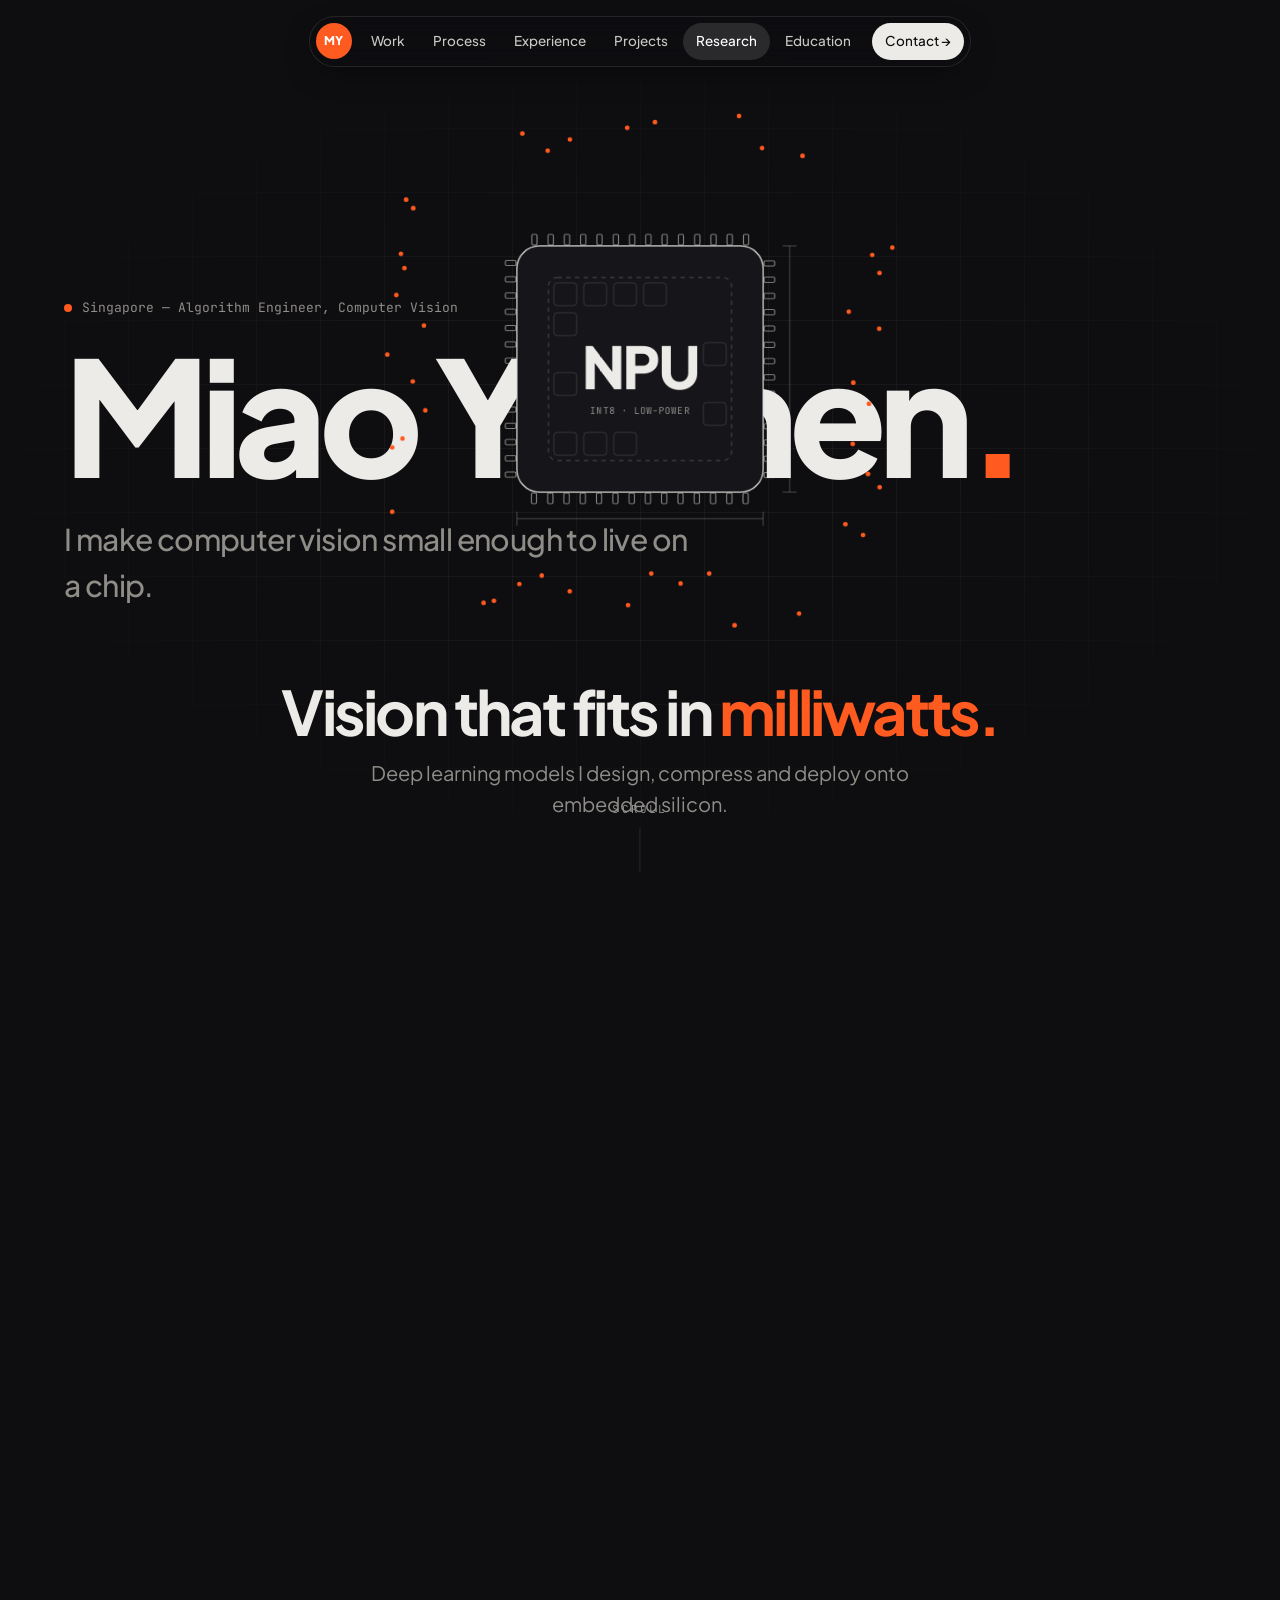
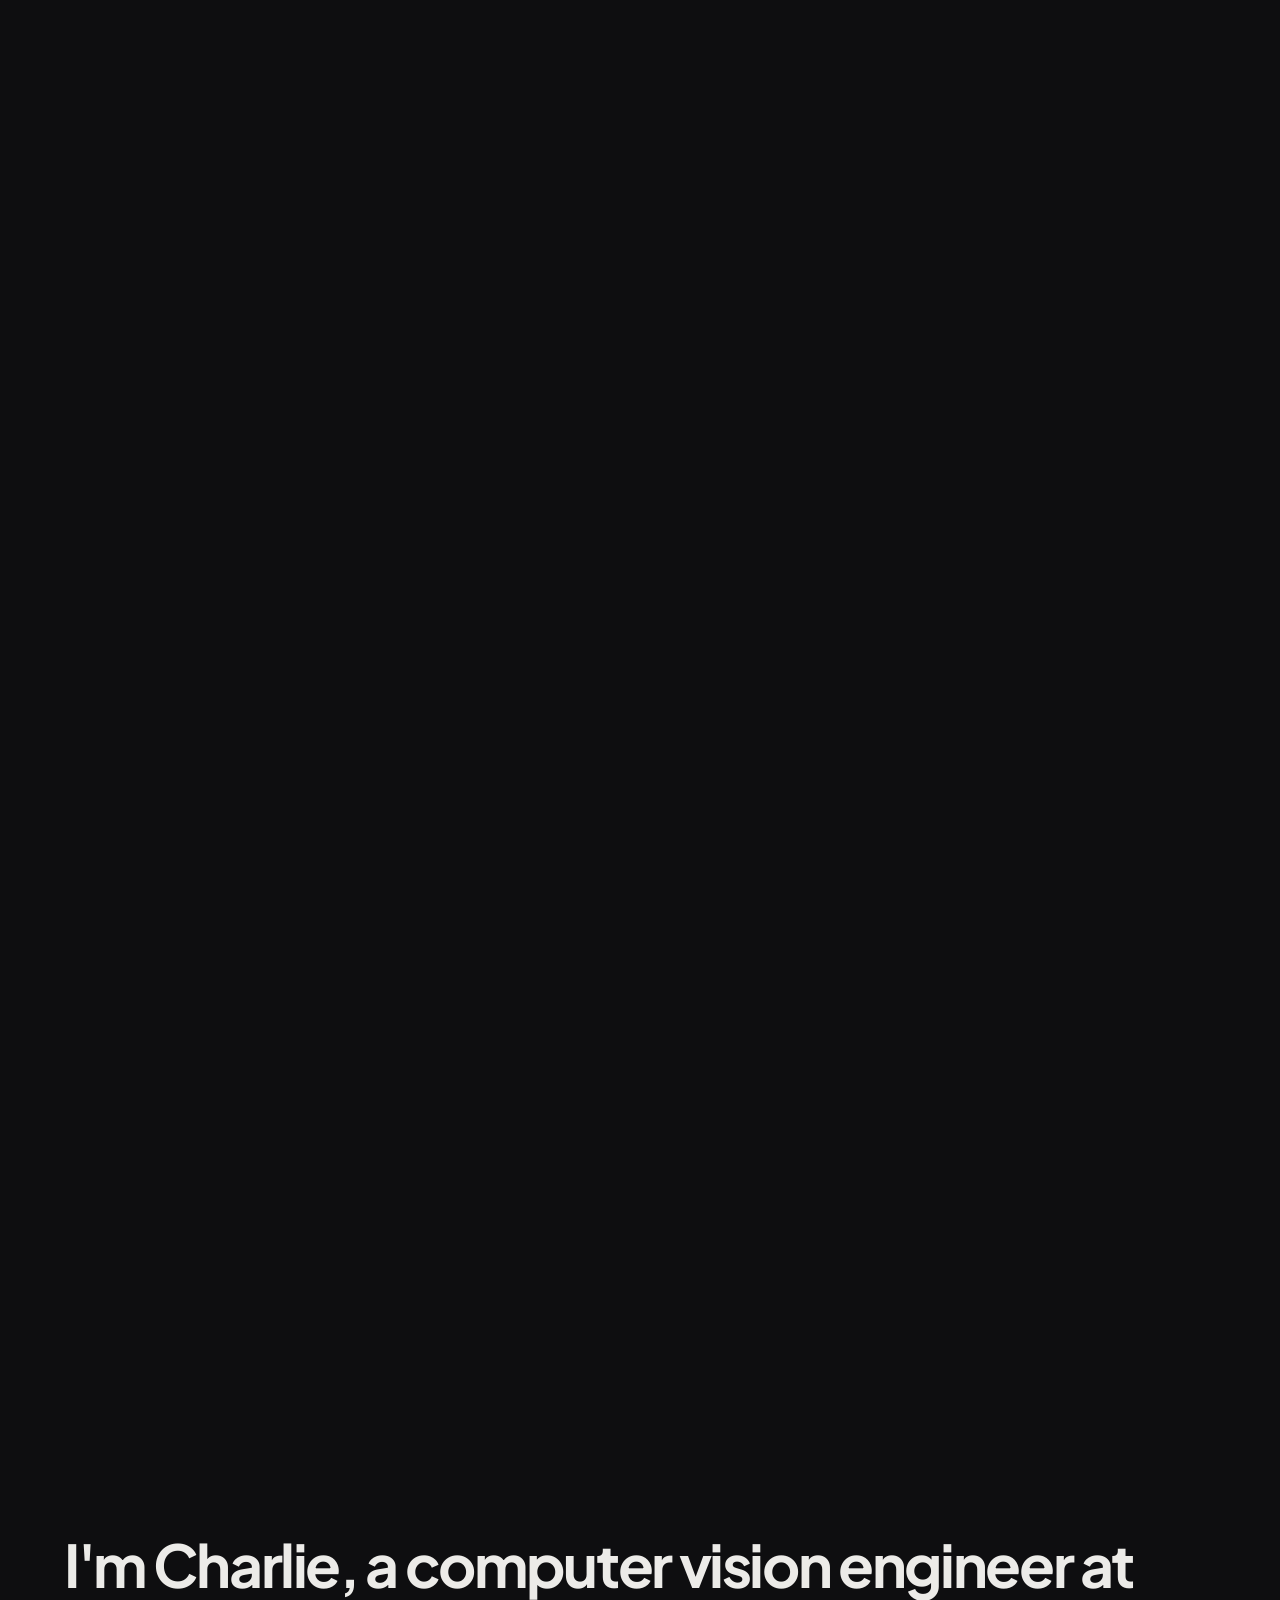
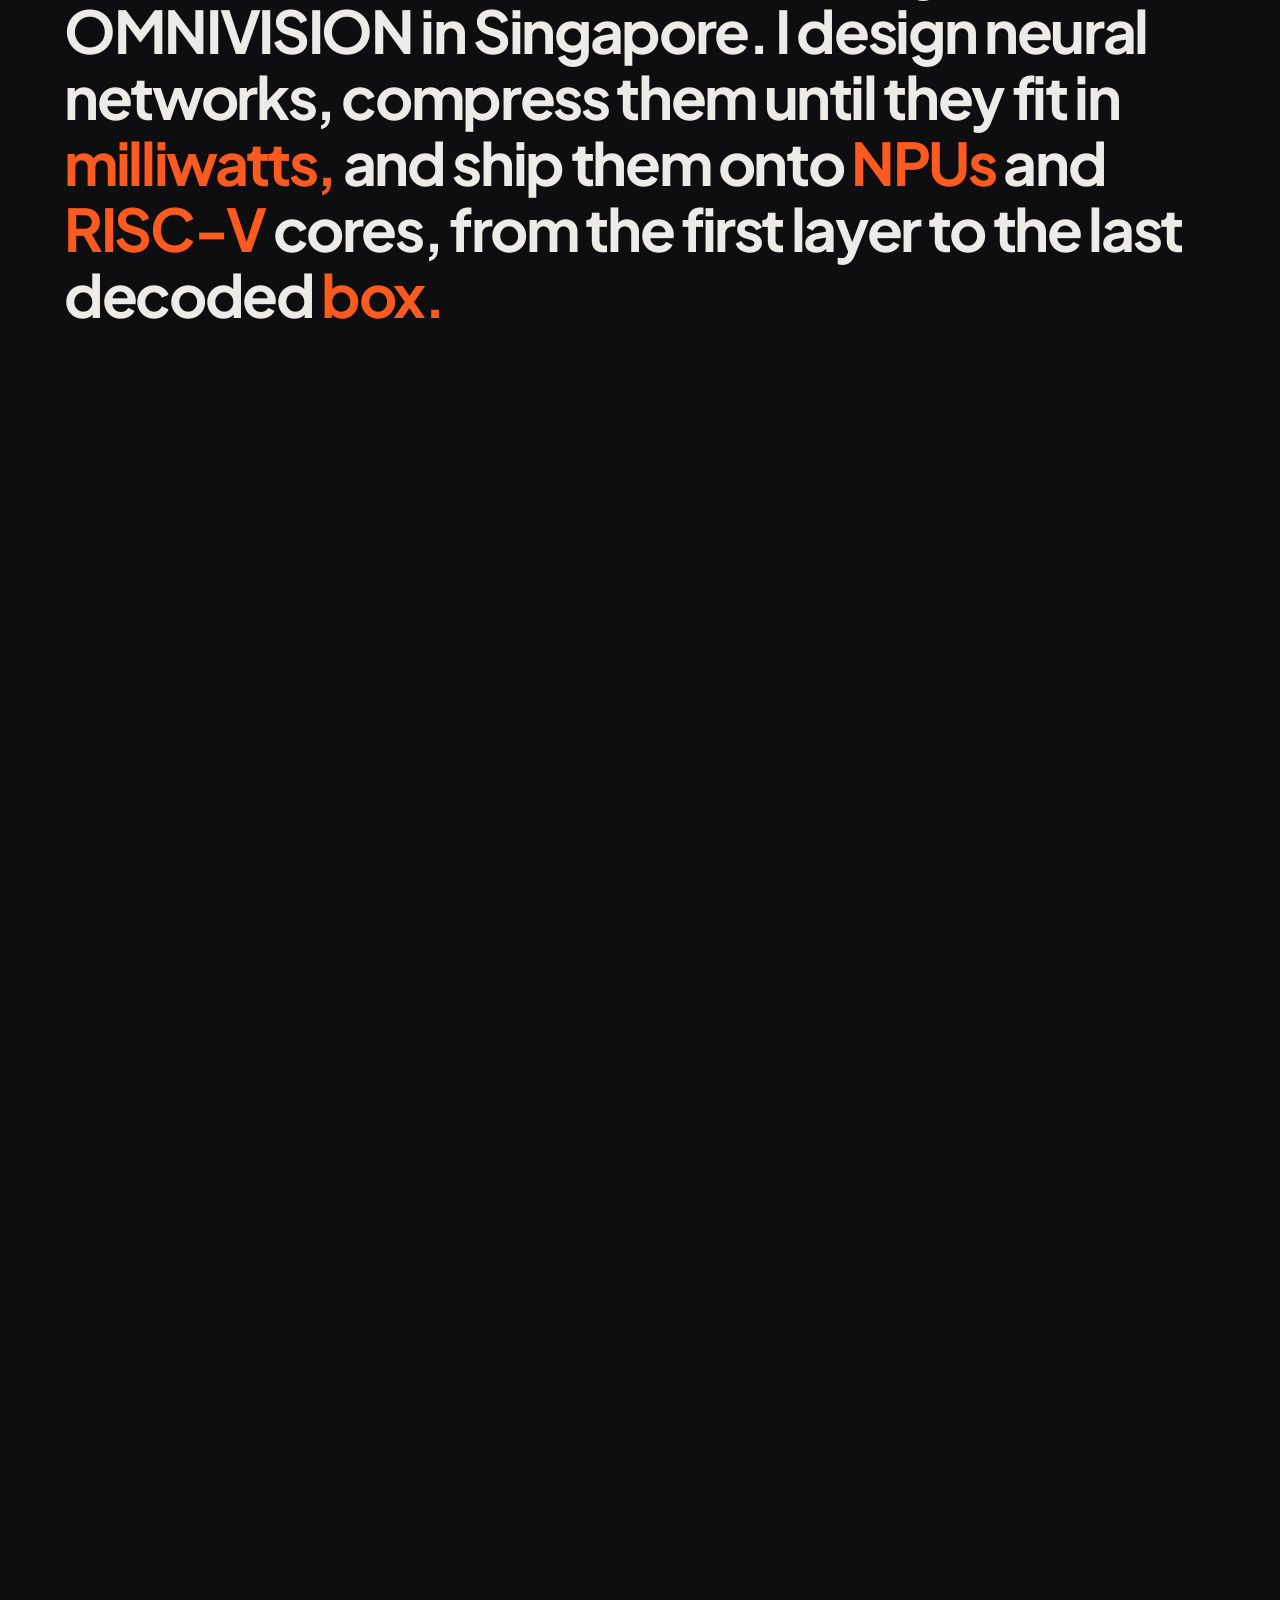
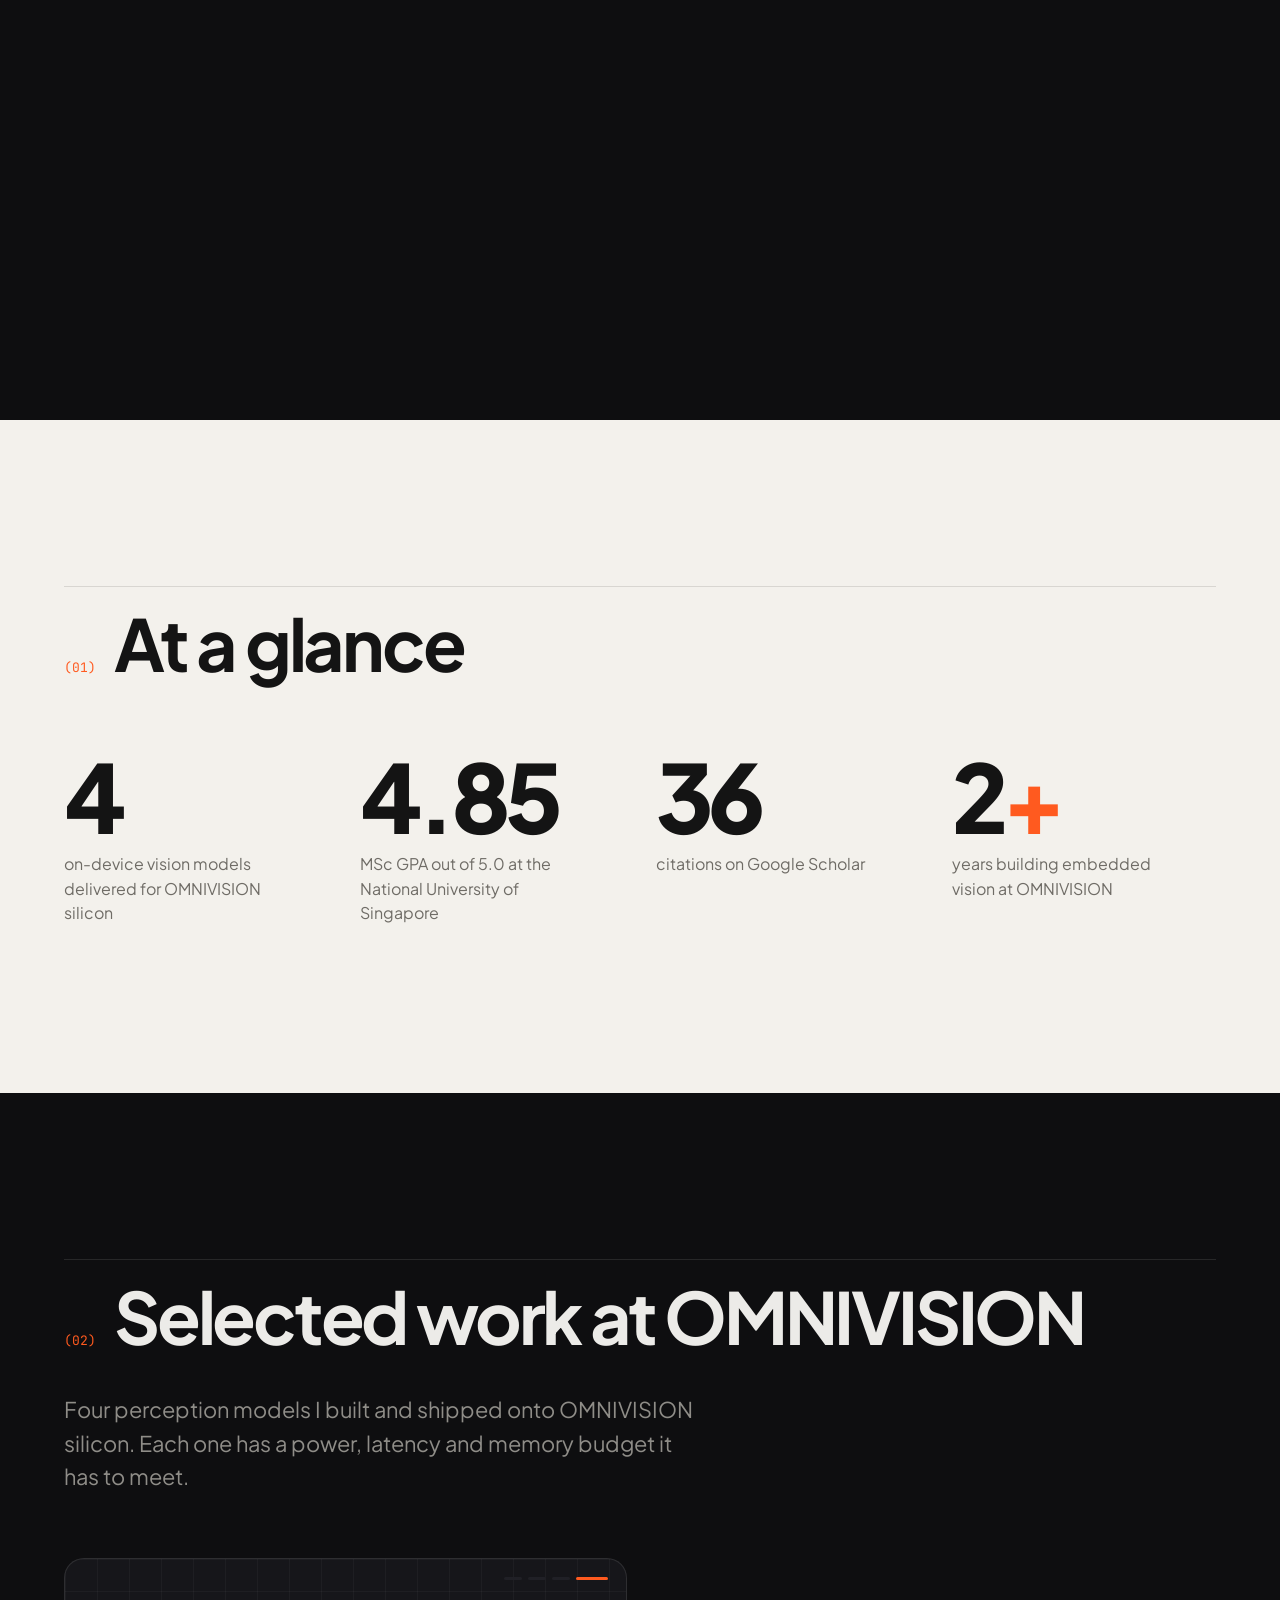
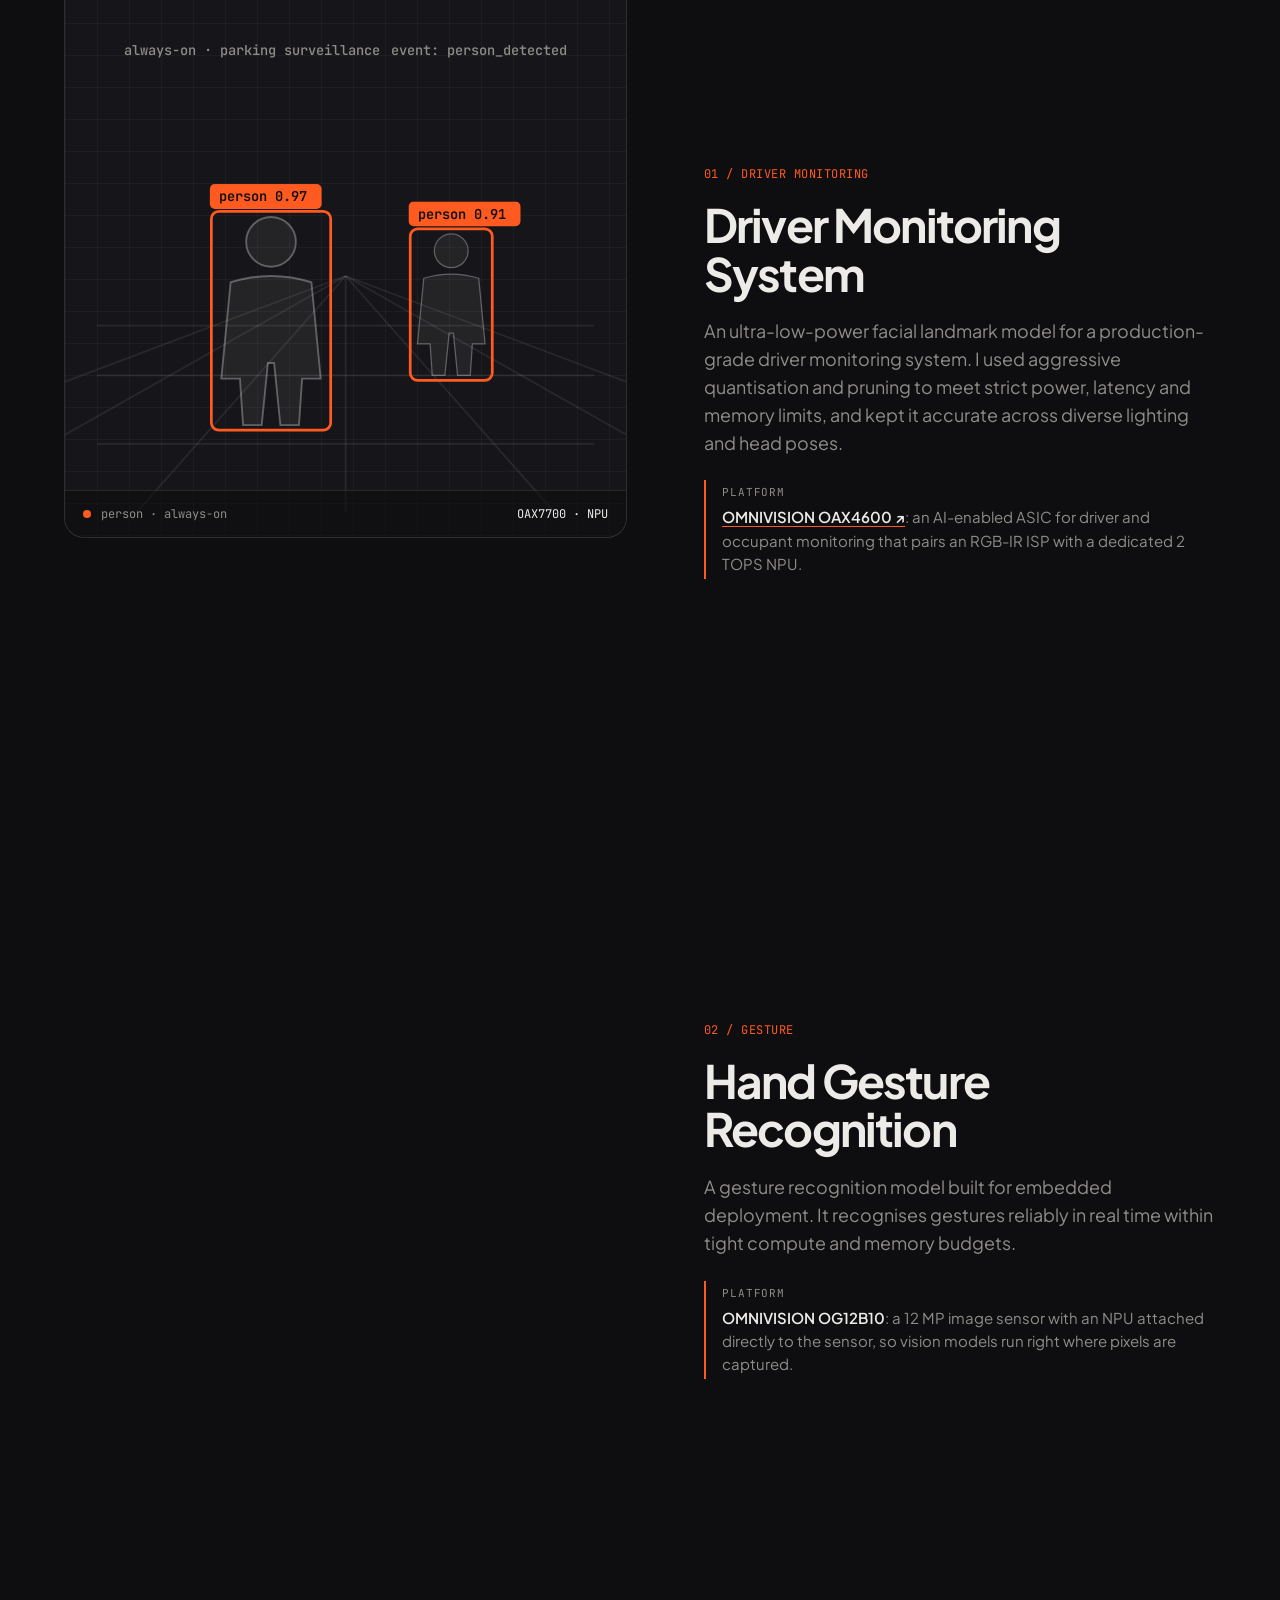
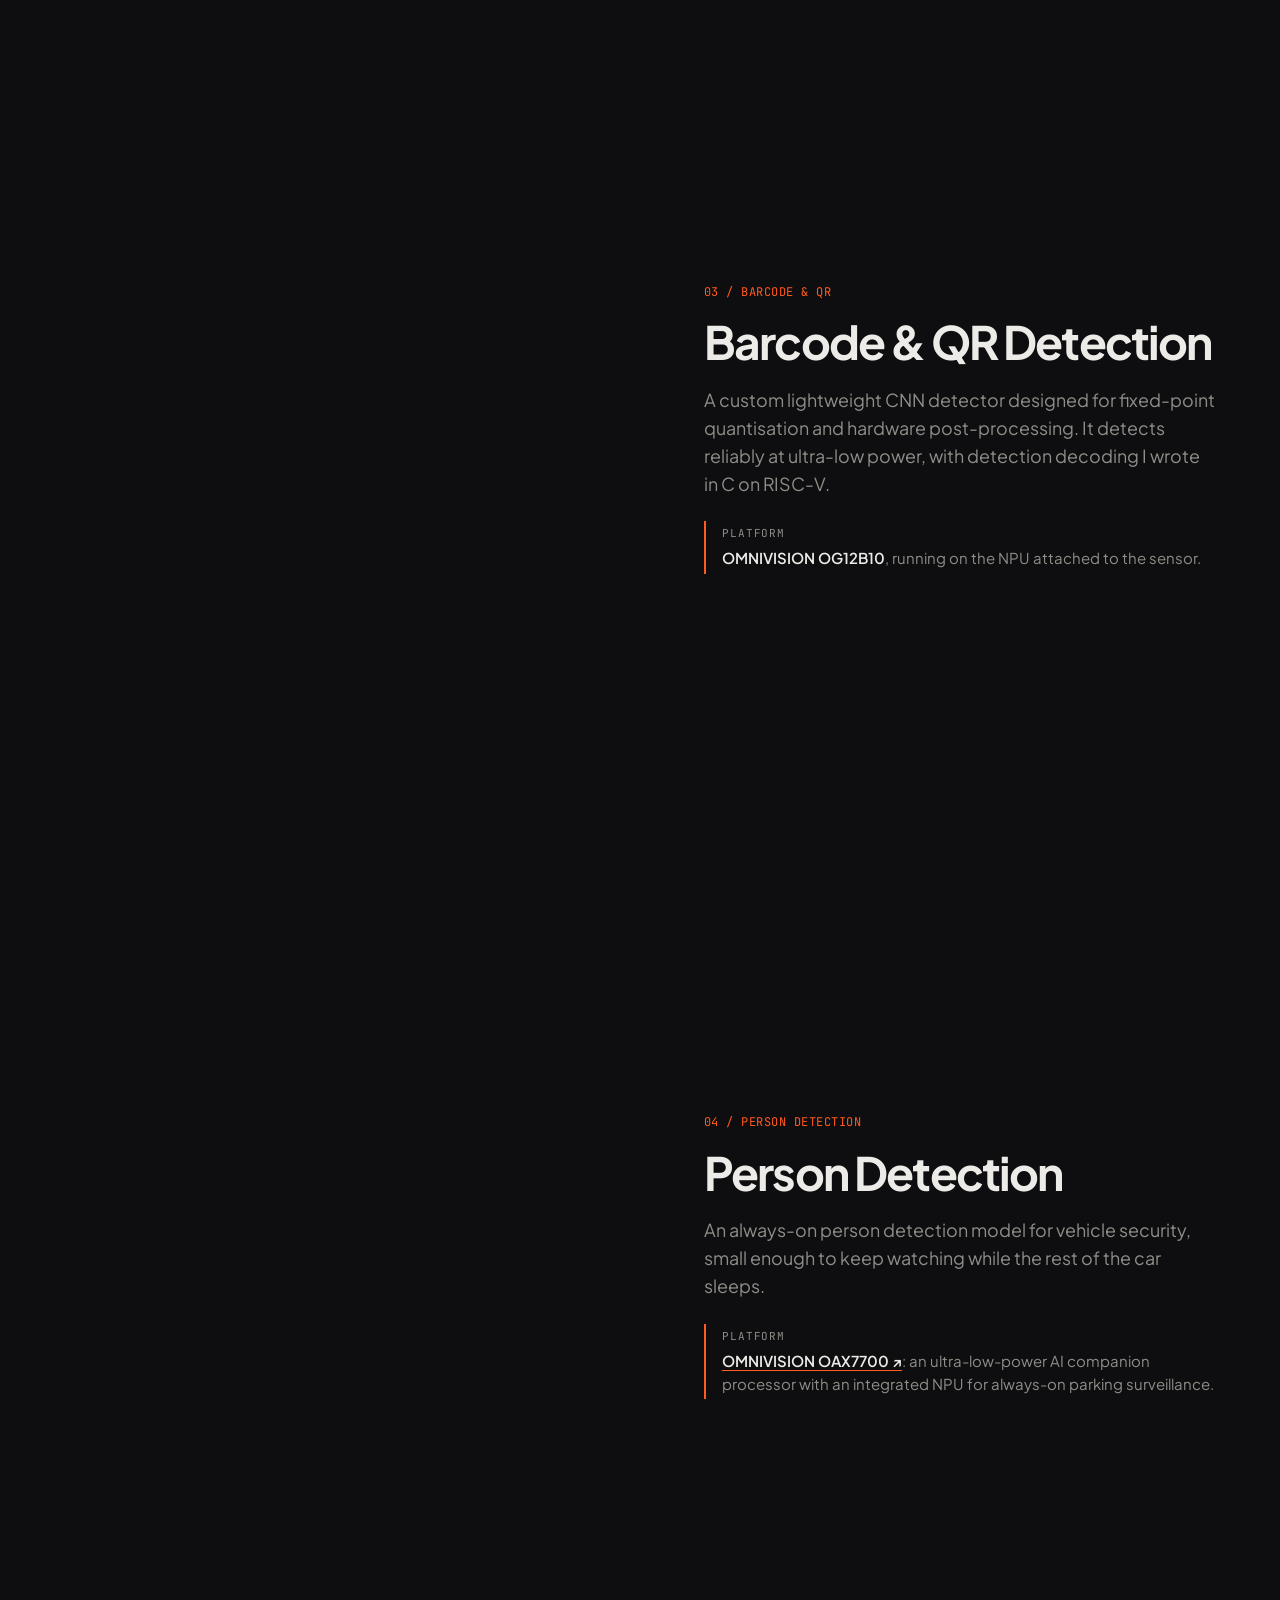
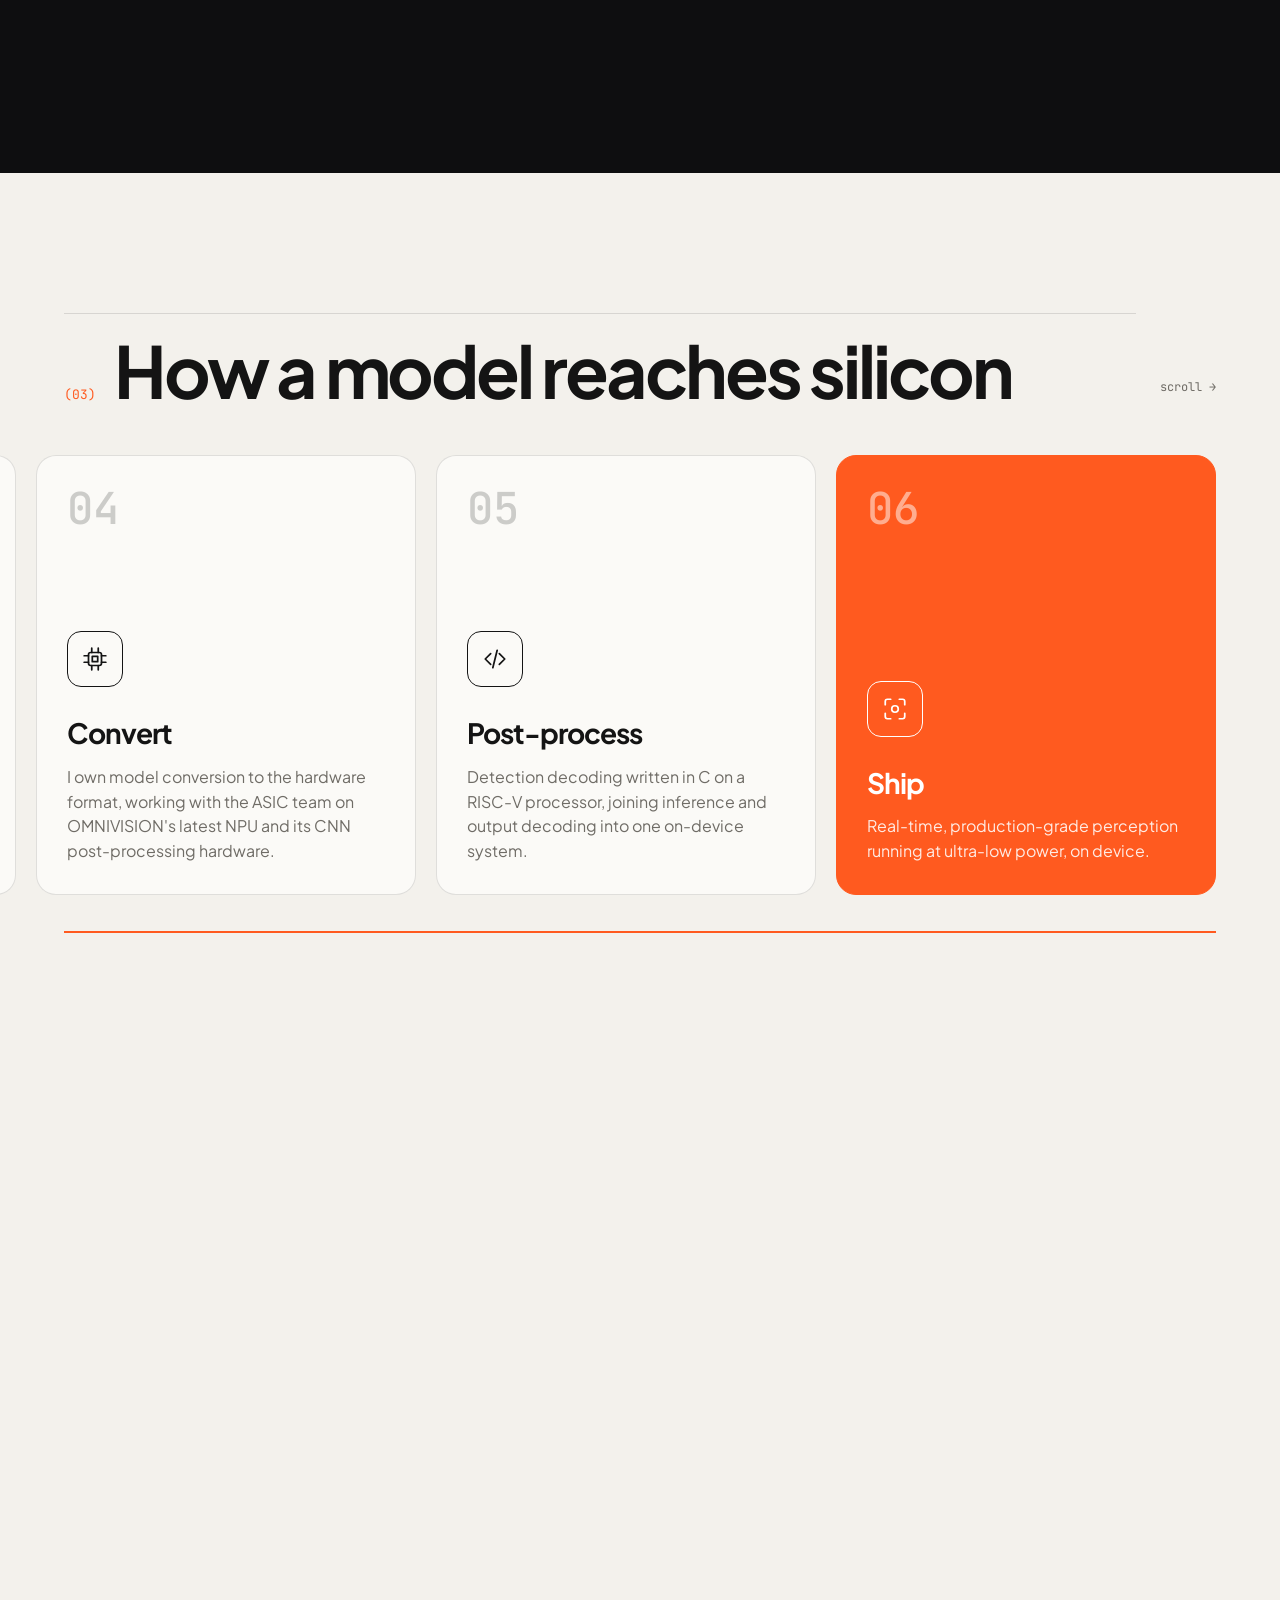
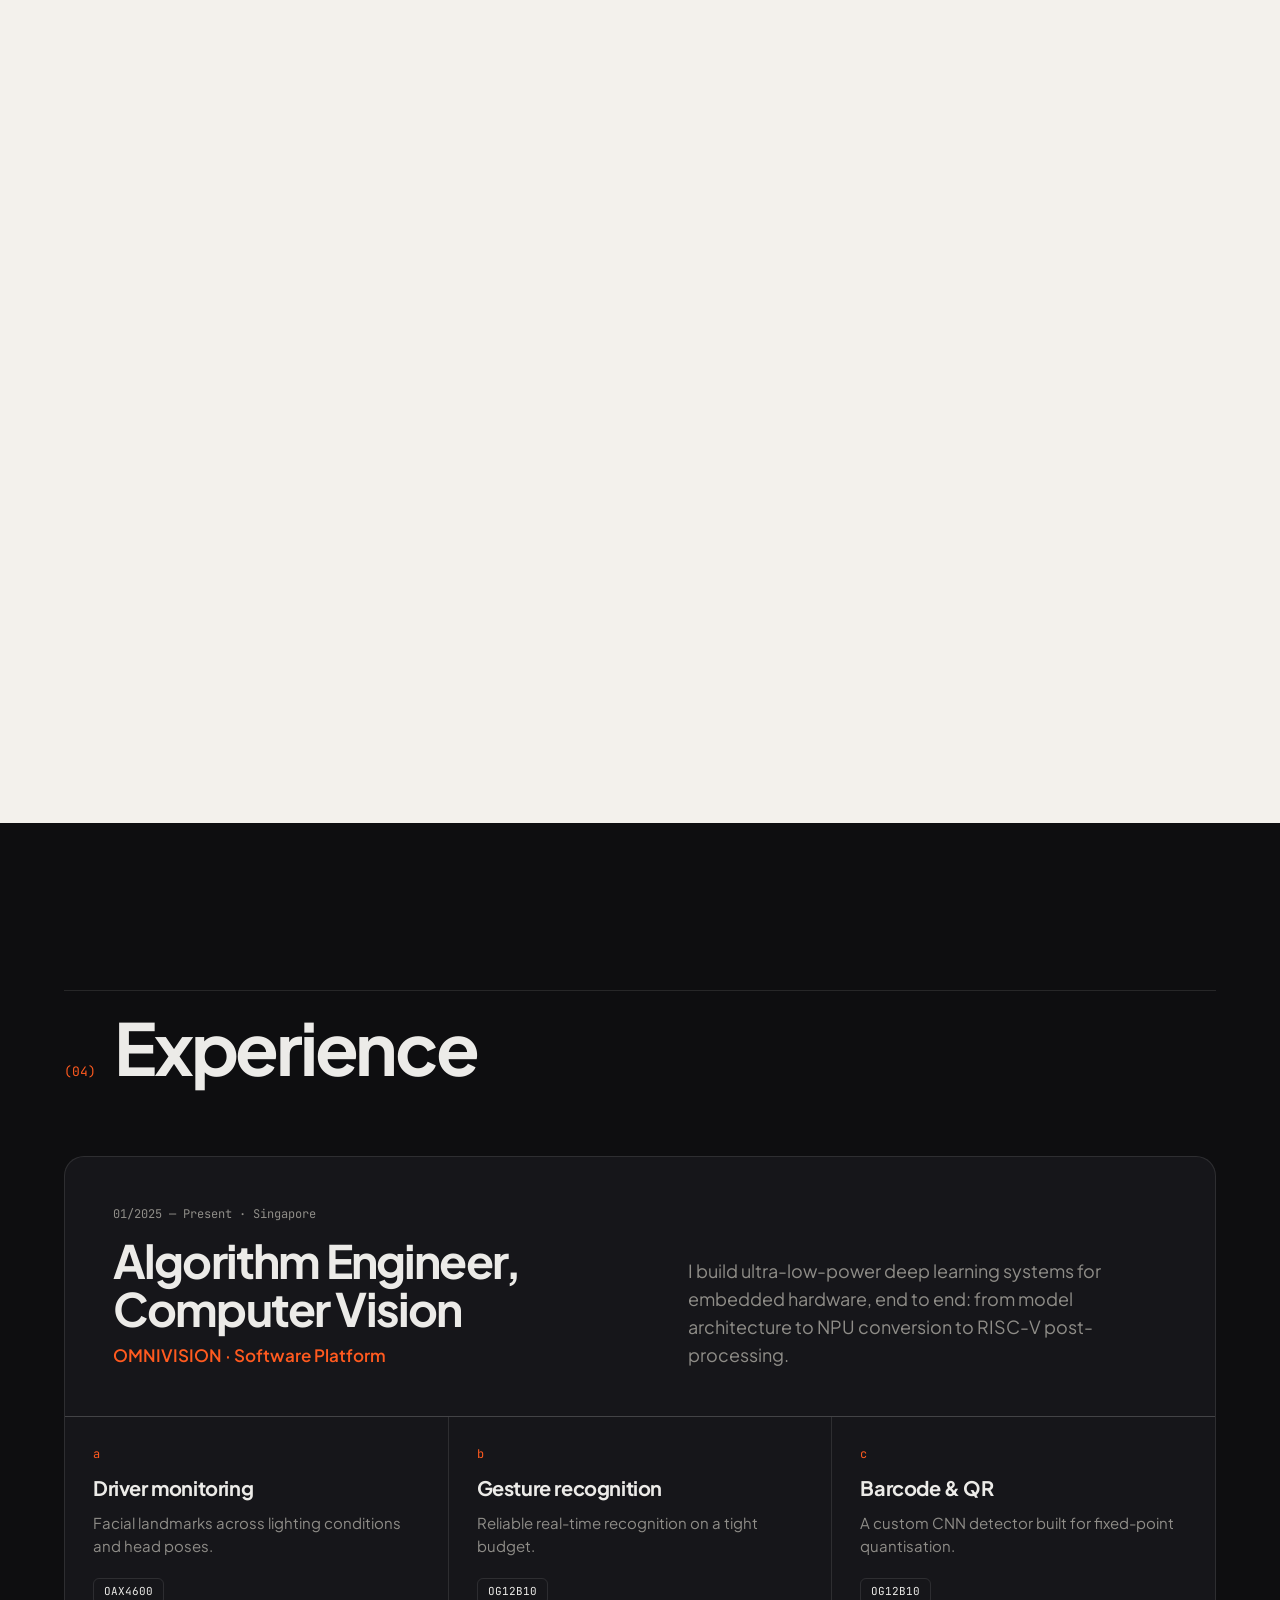
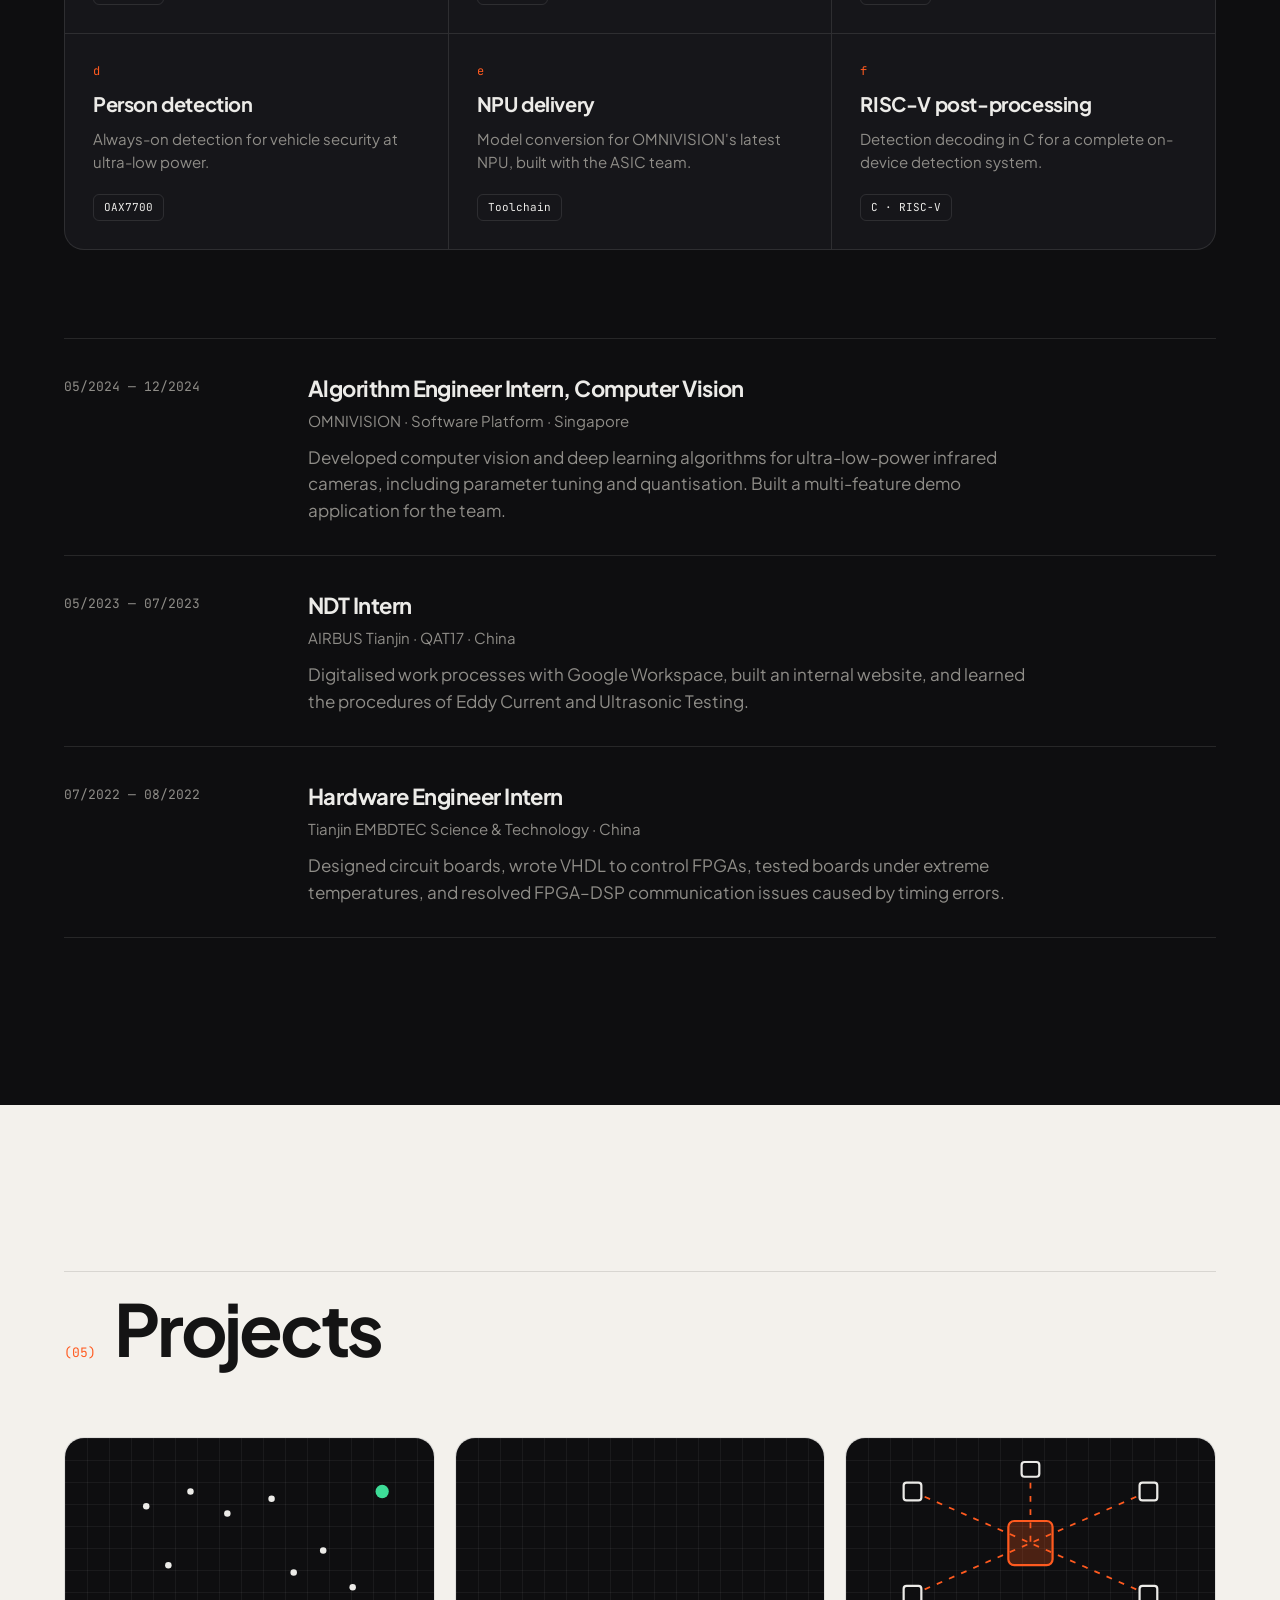
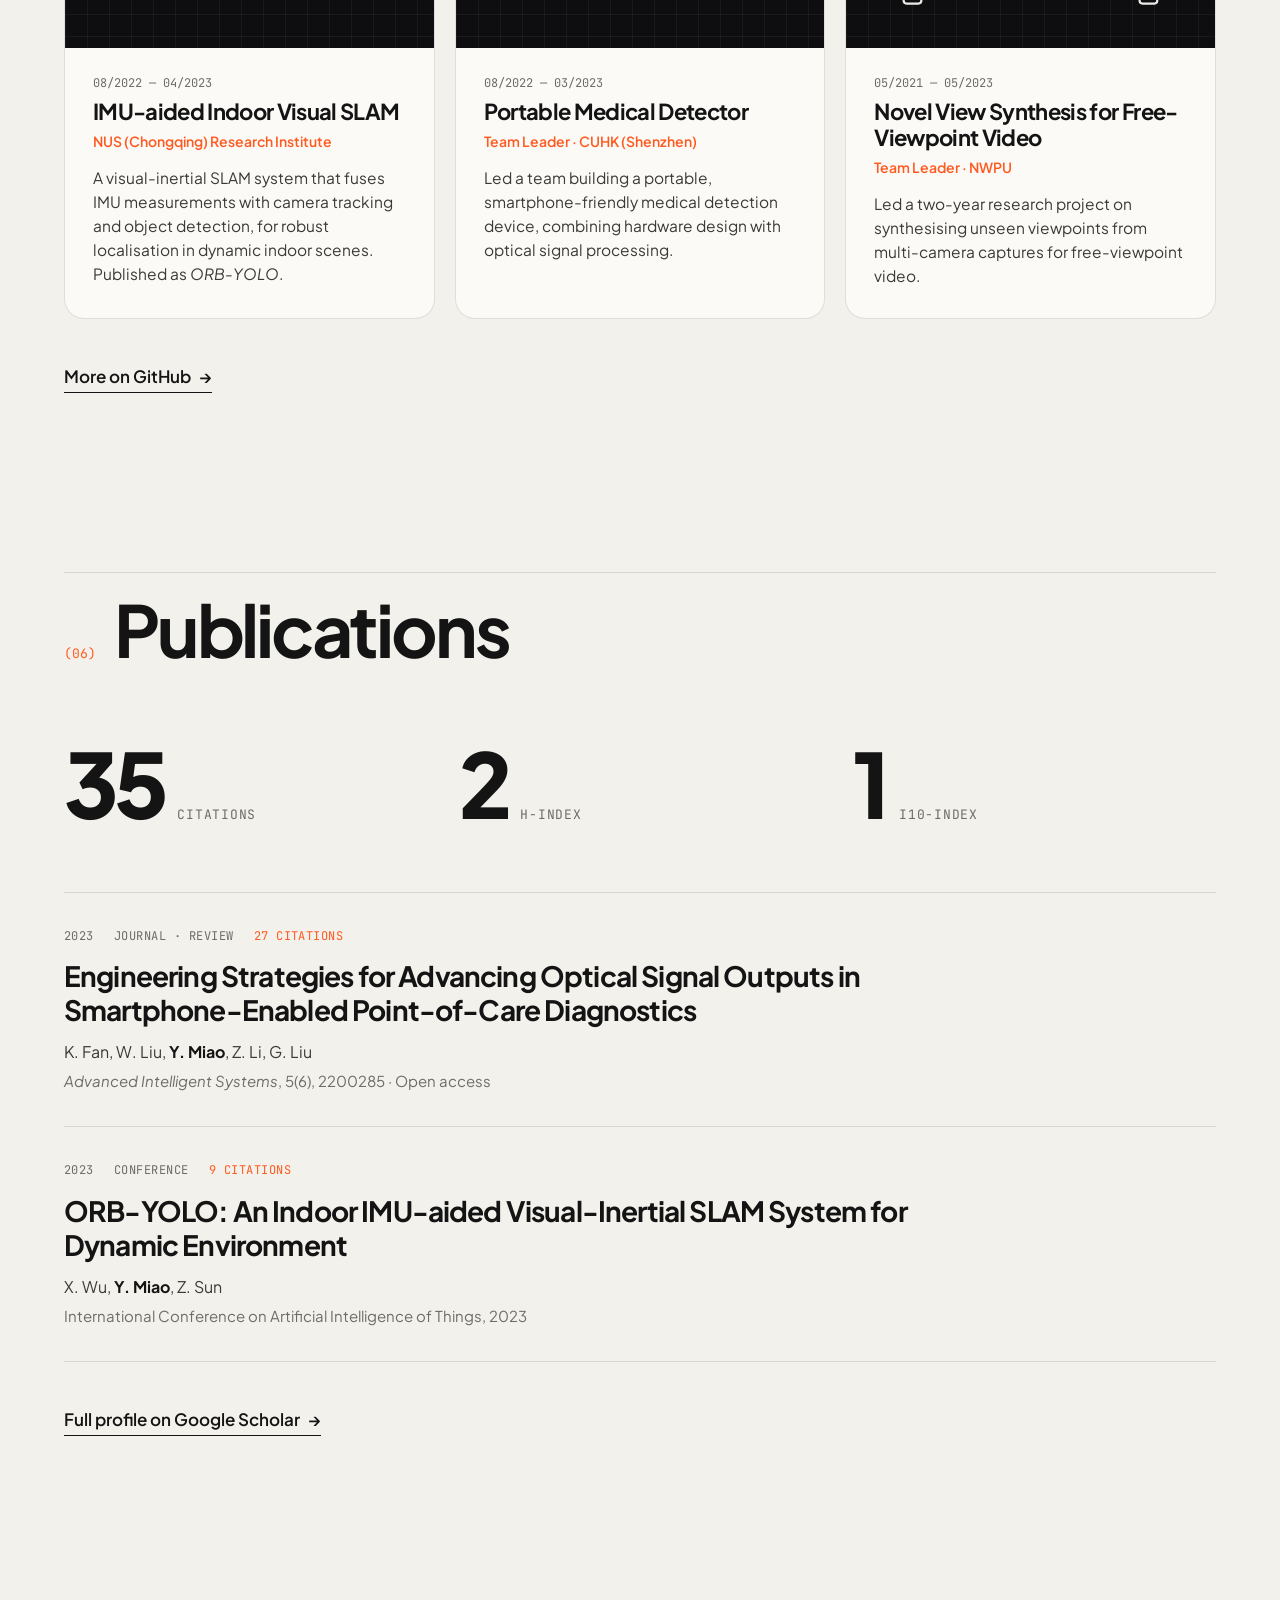
==== commit 849dc486: "Remove email from site; route contact through LinkedIn Drop the mailto links, copy-email button, toa" ====
--- a/index.html
+++ b/index.html
@@ -27,7 +27,6 @@
     "worksFor": { "@type": "Organization", "name": "OMNIVISION" },
     "address": { "@type": "PostalAddress", "addressLocality": "Singapore" },
     "alumniOf": ["National University of Singapore", "Northwestern Polytechnical University"],
-    "email": "mailto:charliemiao0115@gmail.com",
     "sameAs": [
       "https://github.com/charliemiao0115",
       "https://www.linkedin.com/in/charliemiao/",
@@ -444,14 +443,12 @@
           <h2 class="section-title" id="contact-title">Let's talk</h2>
         </div>
         <div class="contact__body">
-          <a class="contact__mail" href="mailto:charliemiao0115@gmail.com">charliemiao0115@gmail.com</a>
-          <p class="contact__lead">Embedded vision, efficient models, or a good conversation about NPUs. My inbox is open.</p>
+          <a class="contact__mail" href="https://www.linkedin.com/in/charliemiao/" target="_blank" rel="noopener">Message me on LinkedIn ↗</a>
+          <p class="contact__lead">Embedded vision, efficient models, or a good conversation about NPUs. LinkedIn is the best place to reach me.</p>
           <div class="contact__actions">
-            <a class="btn" href="mailto:charliemiao0115@gmail.com">Send an email <span aria-hidden="true">→</span></a>
-            <button class="btn btn--line" type="button" id="copy-email" data-email="charliemiao0115@gmail.com">Copy address</button>
+            <a class="btn" href="https://www.linkedin.com/in/charliemiao/" target="_blank" rel="noopener">Connect on LinkedIn <span aria-hidden="true">→</span></a>
           </div>
           <ul class="contact__links">
-            <li><a class="arrow-link" href="https://www.linkedin.com/in/charliemiao/" target="_blank" rel="noopener">LinkedIn <span aria-hidden="true">↗</span></a></li>
             <li><a class="arrow-link" href="https://github.com/charliemiao0115" target="_blank" rel="noopener">GitHub <span aria-hidden="true">↗</span></a></li>
             <li><a class="arrow-link" href="https://scholar.google.com/citations?user=2xU3tiQAAAAJ&amp;hl=en" target="_blank" rel="noopener">Google Scholar <span aria-hidden="true">↗</span></a></li>
           </ul>
@@ -470,7 +467,6 @@
     </div>
   </footer>
 
-  <div class="toast mono" id="toast" role="status" aria-live="polite"></div>
   <script src="assets/js/main.js" defer></script>
 </body>
 </html>
--- a/assets/css/style.css
+++ b/assets/css/style.css
@@ -480,7 +480,7 @@
 .contact__inner .section-head { grid-column: 1 / -1; }
 .contact__body { display: flex; flex-direction: column; align-items: flex-start; min-width: 0; }
 .contact__mail {
-  font-size: clamp(26px, 5vw, 64px); font-weight: 700; letter-spacing: -0.045em; line-height: 1.1; overflow-wrap: anywhere;
+  font-size: clamp(26px, 4.6vw, 60px); font-weight: 700; letter-spacing: -0.045em; line-height: 1.1; overflow-wrap: anywhere;
   background: linear-gradient(var(--accent), var(--accent)) 0 100% / 100% 3px no-repeat; padding-bottom: 6px;
   transition: color 0.2s;
 }
@@ -499,16 +499,6 @@
 .footer { background: var(--night); border-top: 1px solid var(--night-line); color: var(--fg-muted); font-size: 12px; padding: 22px 0; }
 .footer__row { display: flex; justify-content: space-between; align-items: center; gap: 12px; flex-wrap: wrap; }
 .footer a:hover { color: var(--accent); }
-
-/* ---------- toast ---------- */
-.toast {
-  position: fixed; left: 50%; bottom: 28px; z-index: 300;
-  padding: 12px 18px; border-radius: 12px; font-size: 13px;
-  color: var(--night); background: var(--fg); box-shadow: 0 12px 40px rgba(0, 0, 0, 0.35);
-  opacity: 0; transform: translate(-50%, 20px); pointer-events: none;
-  transition: opacity 0.3s, transform 0.4s var(--ease);
-}
-.toast.is-shown { opacity: 1; transform: translate(-50%, 0); }
 
 /* ---------- responsive ---------- */
 @media (max-width: 1068px) {
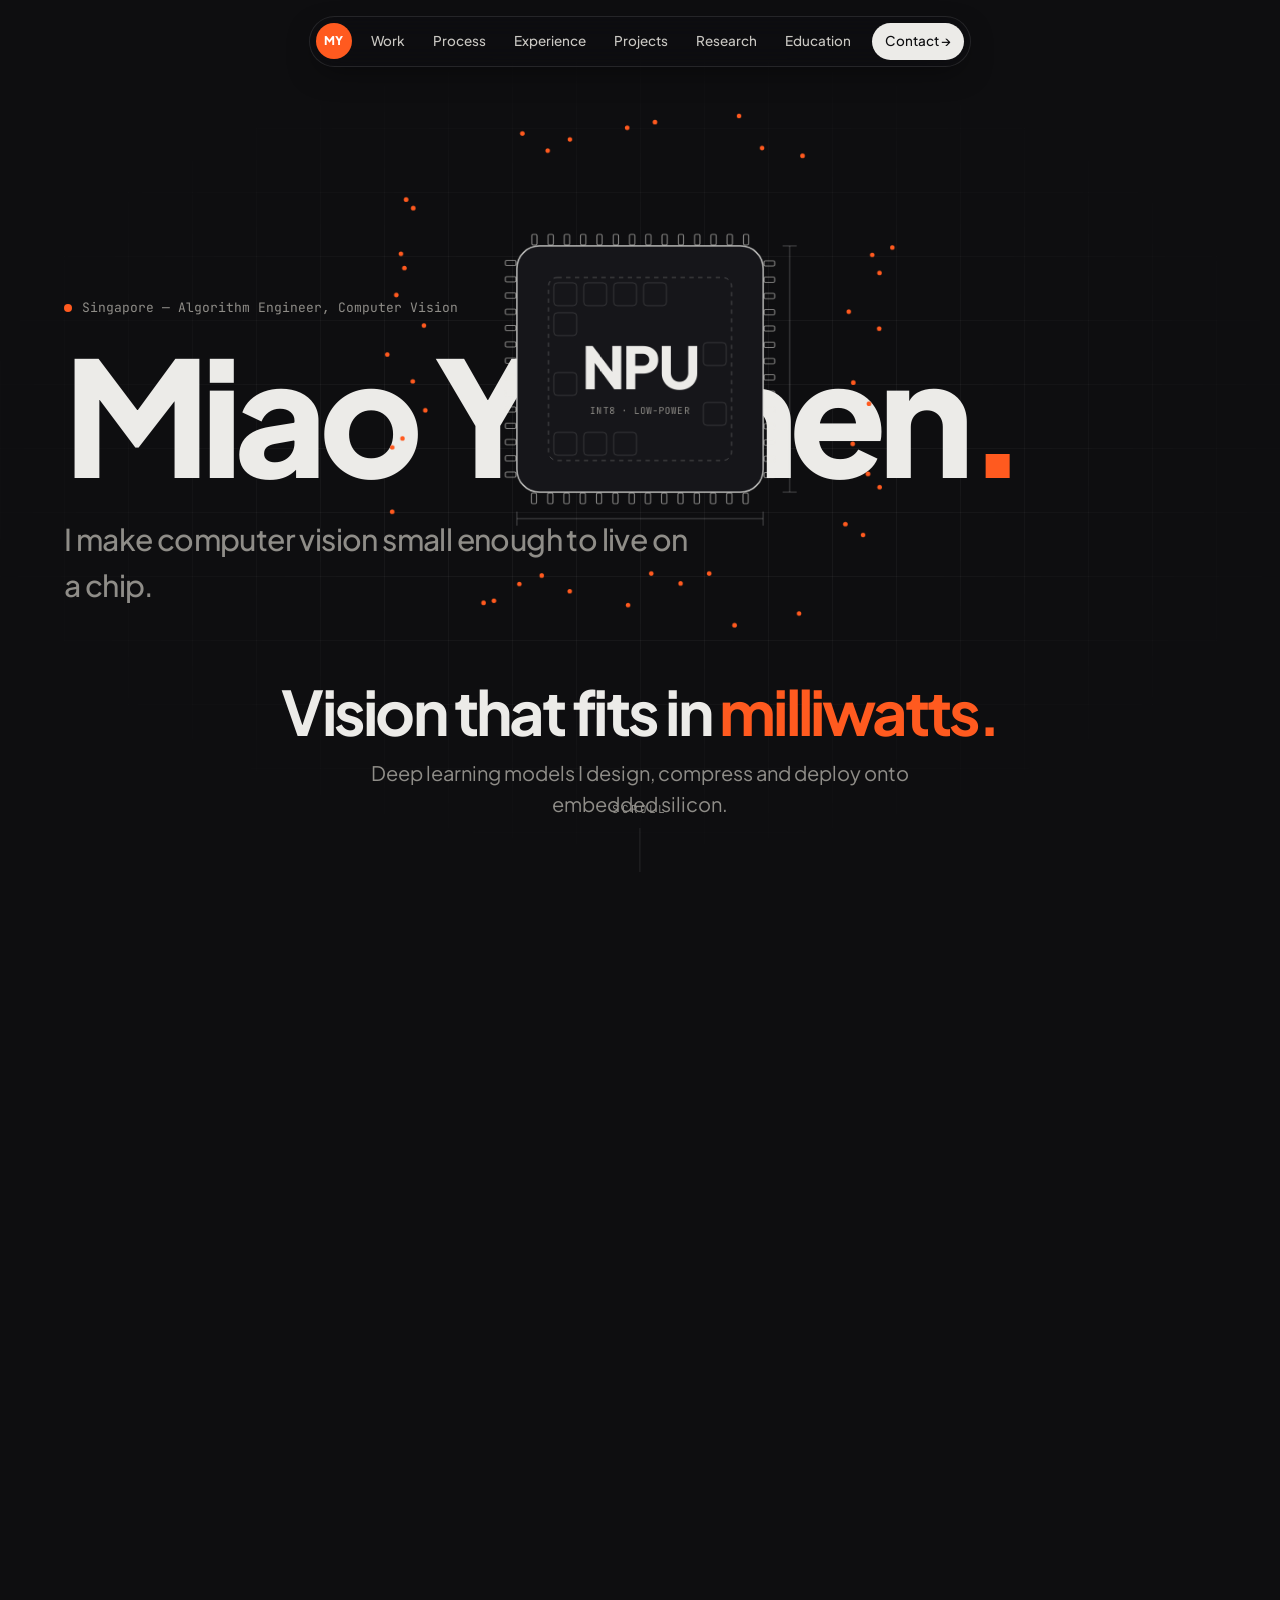
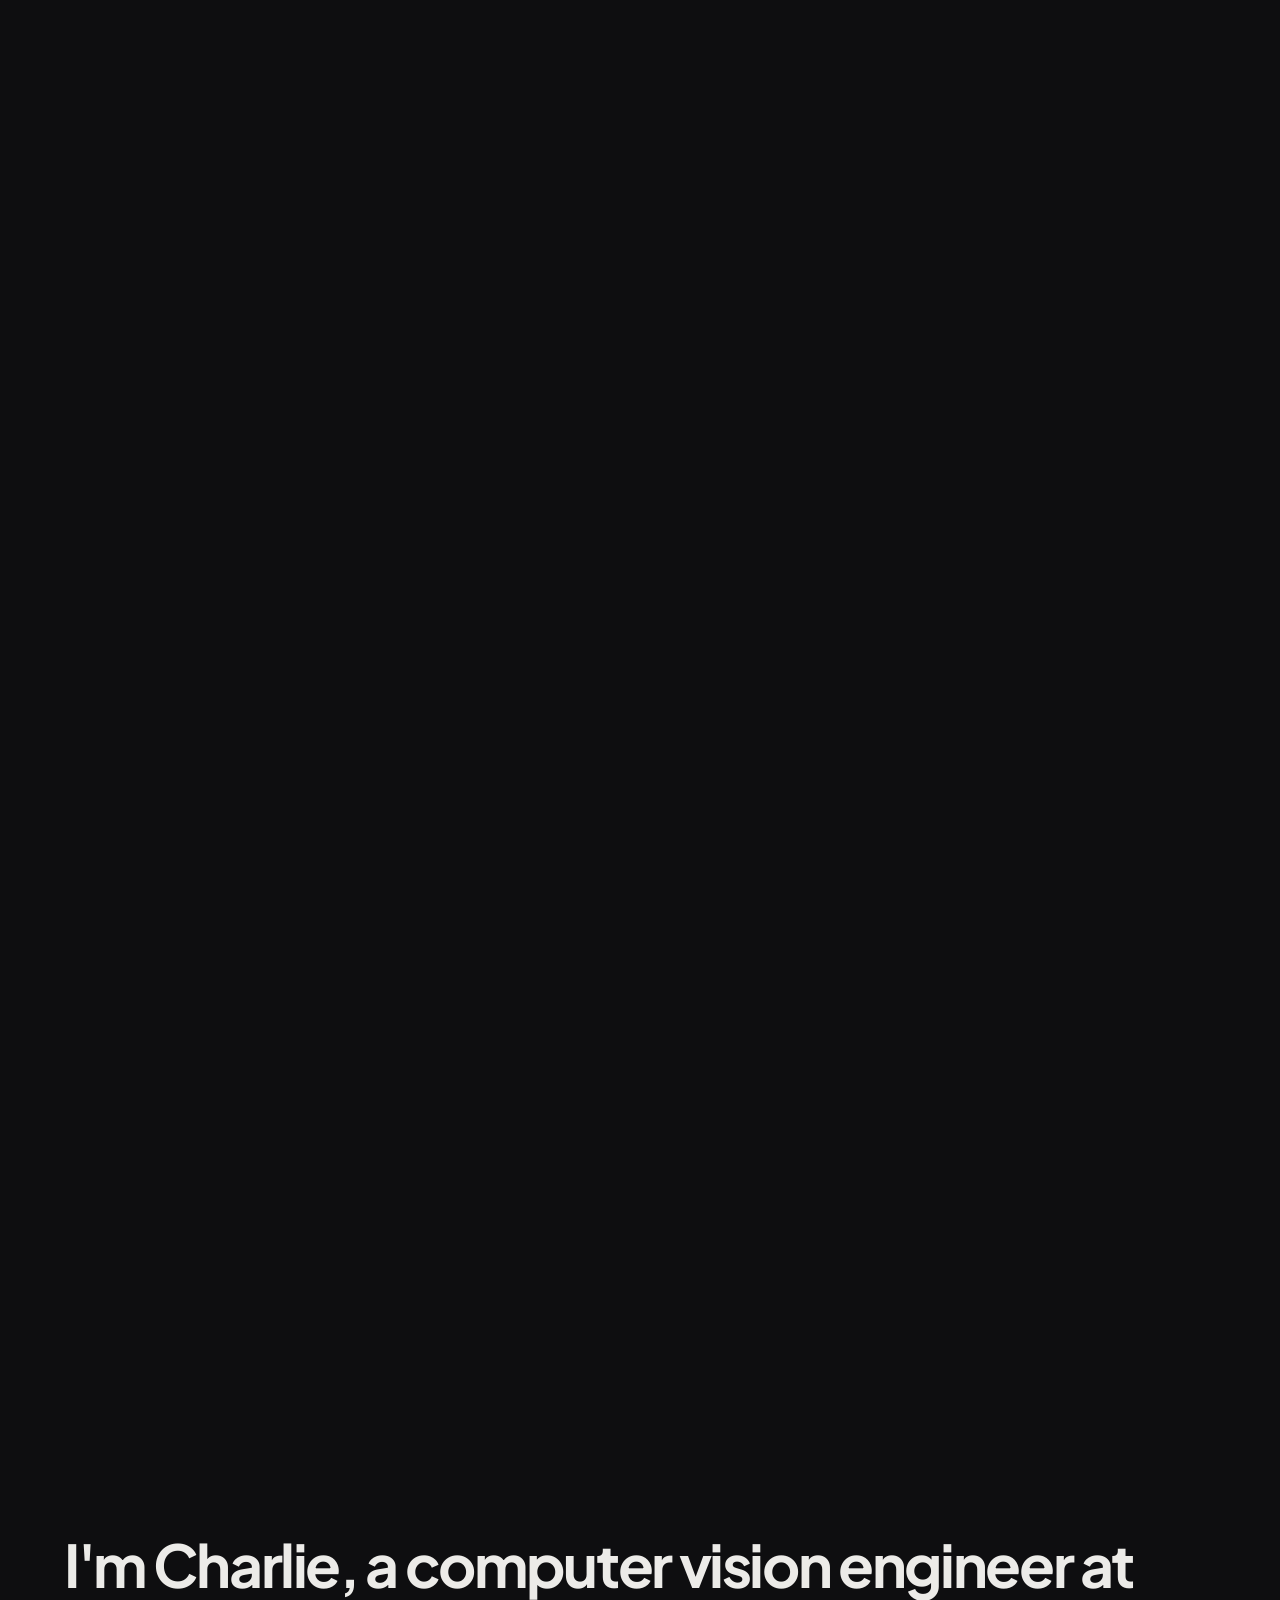
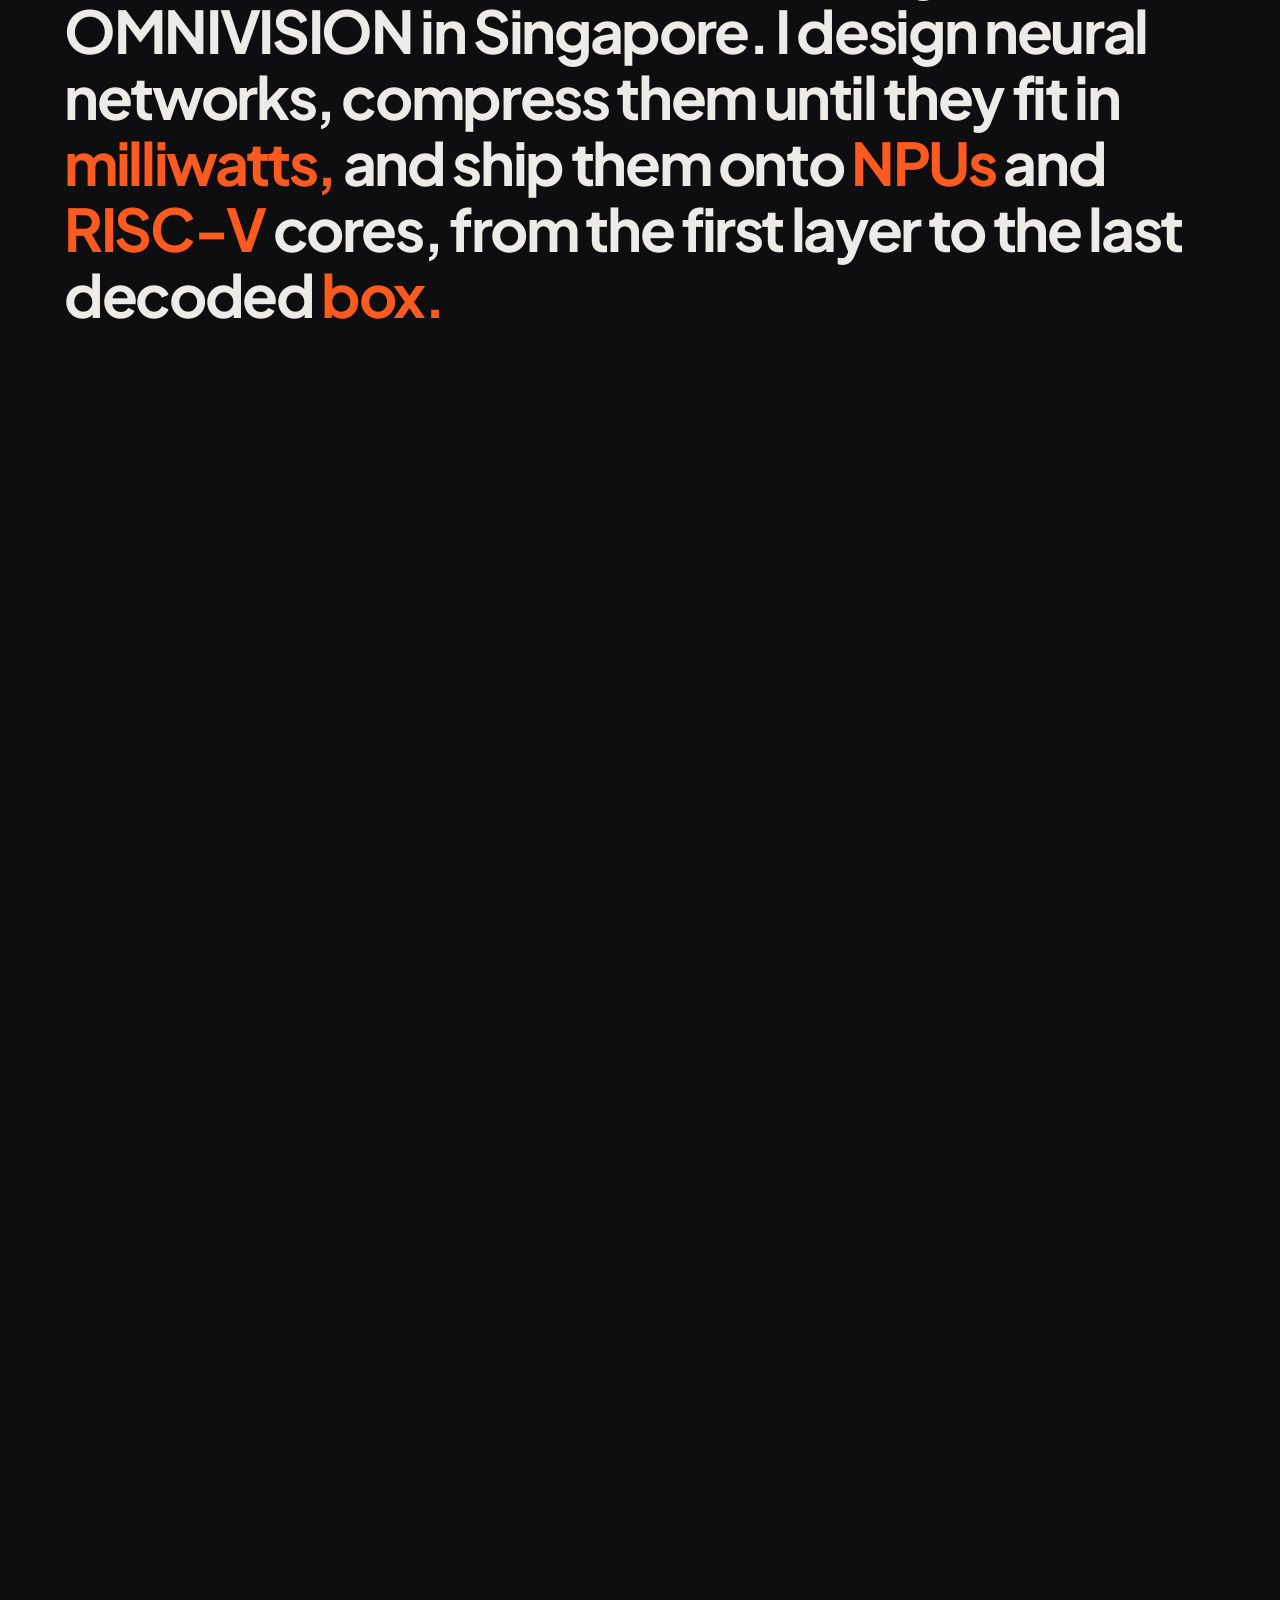
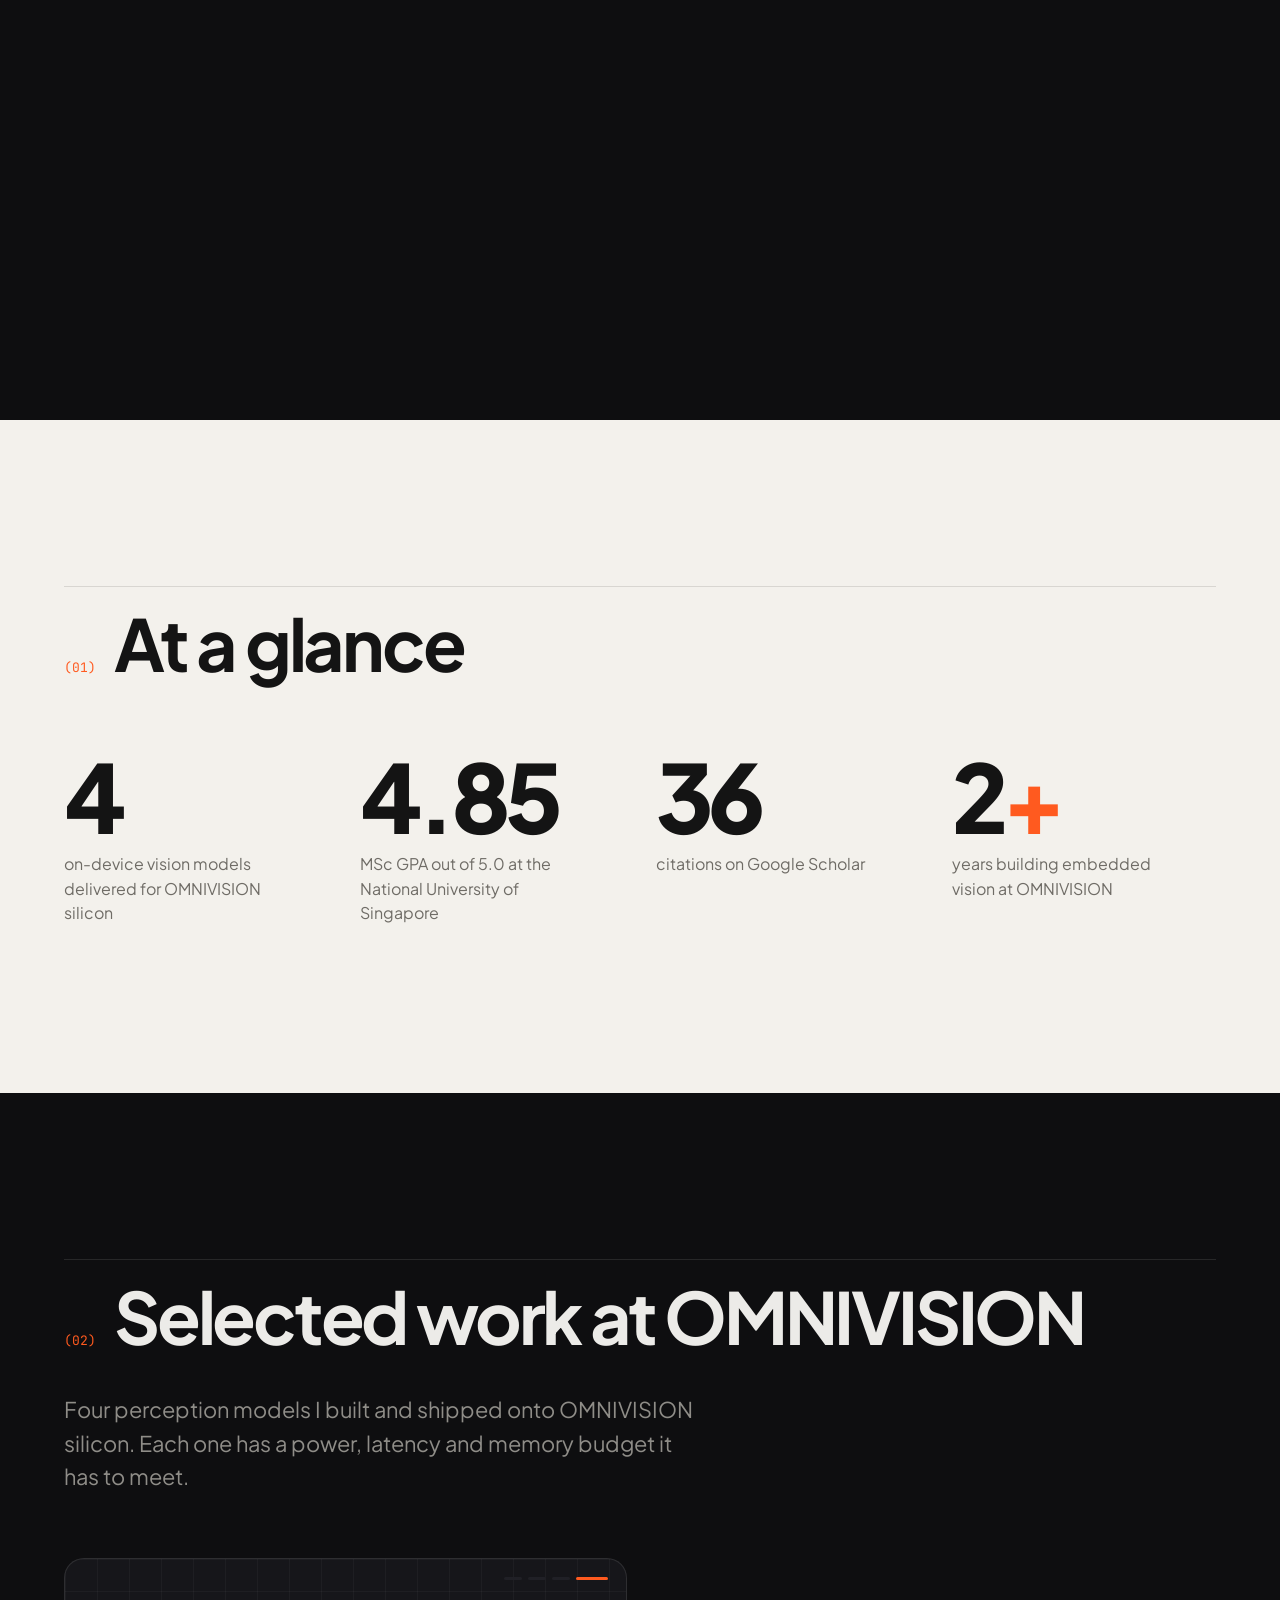
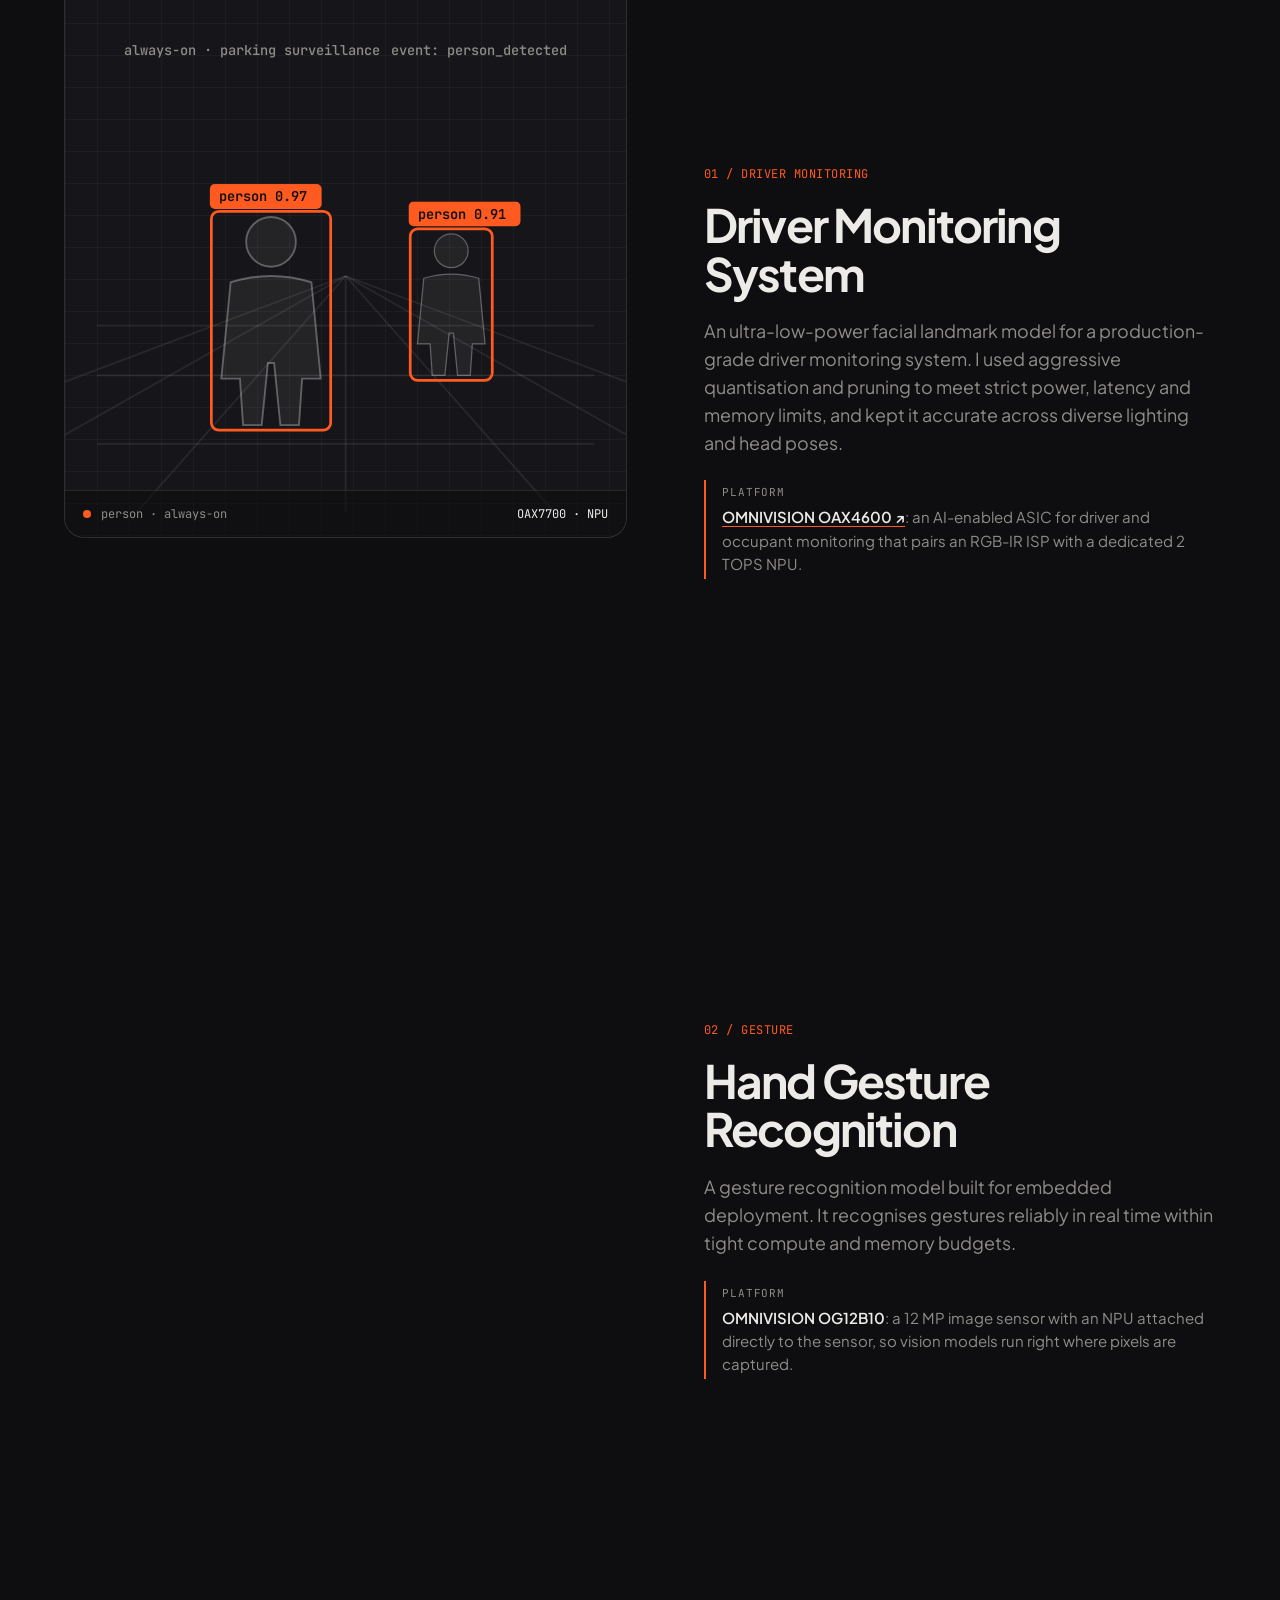
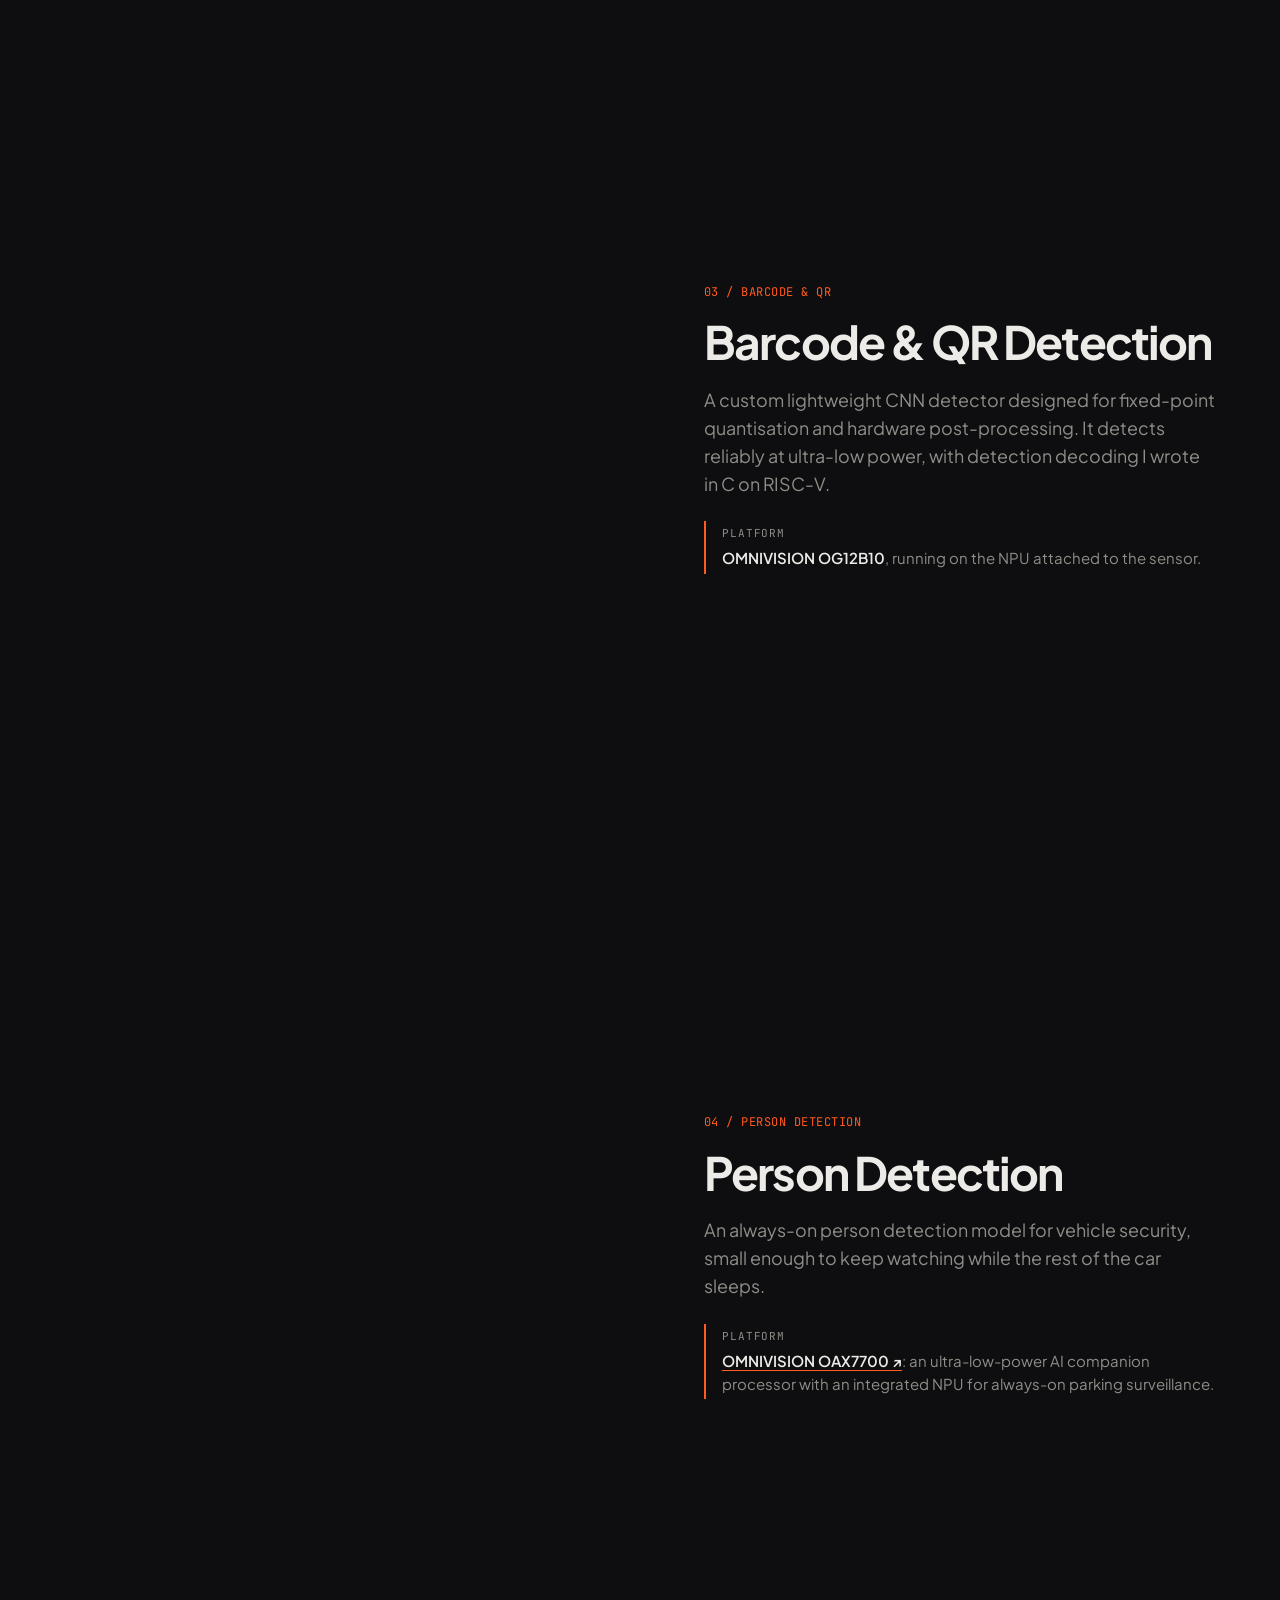
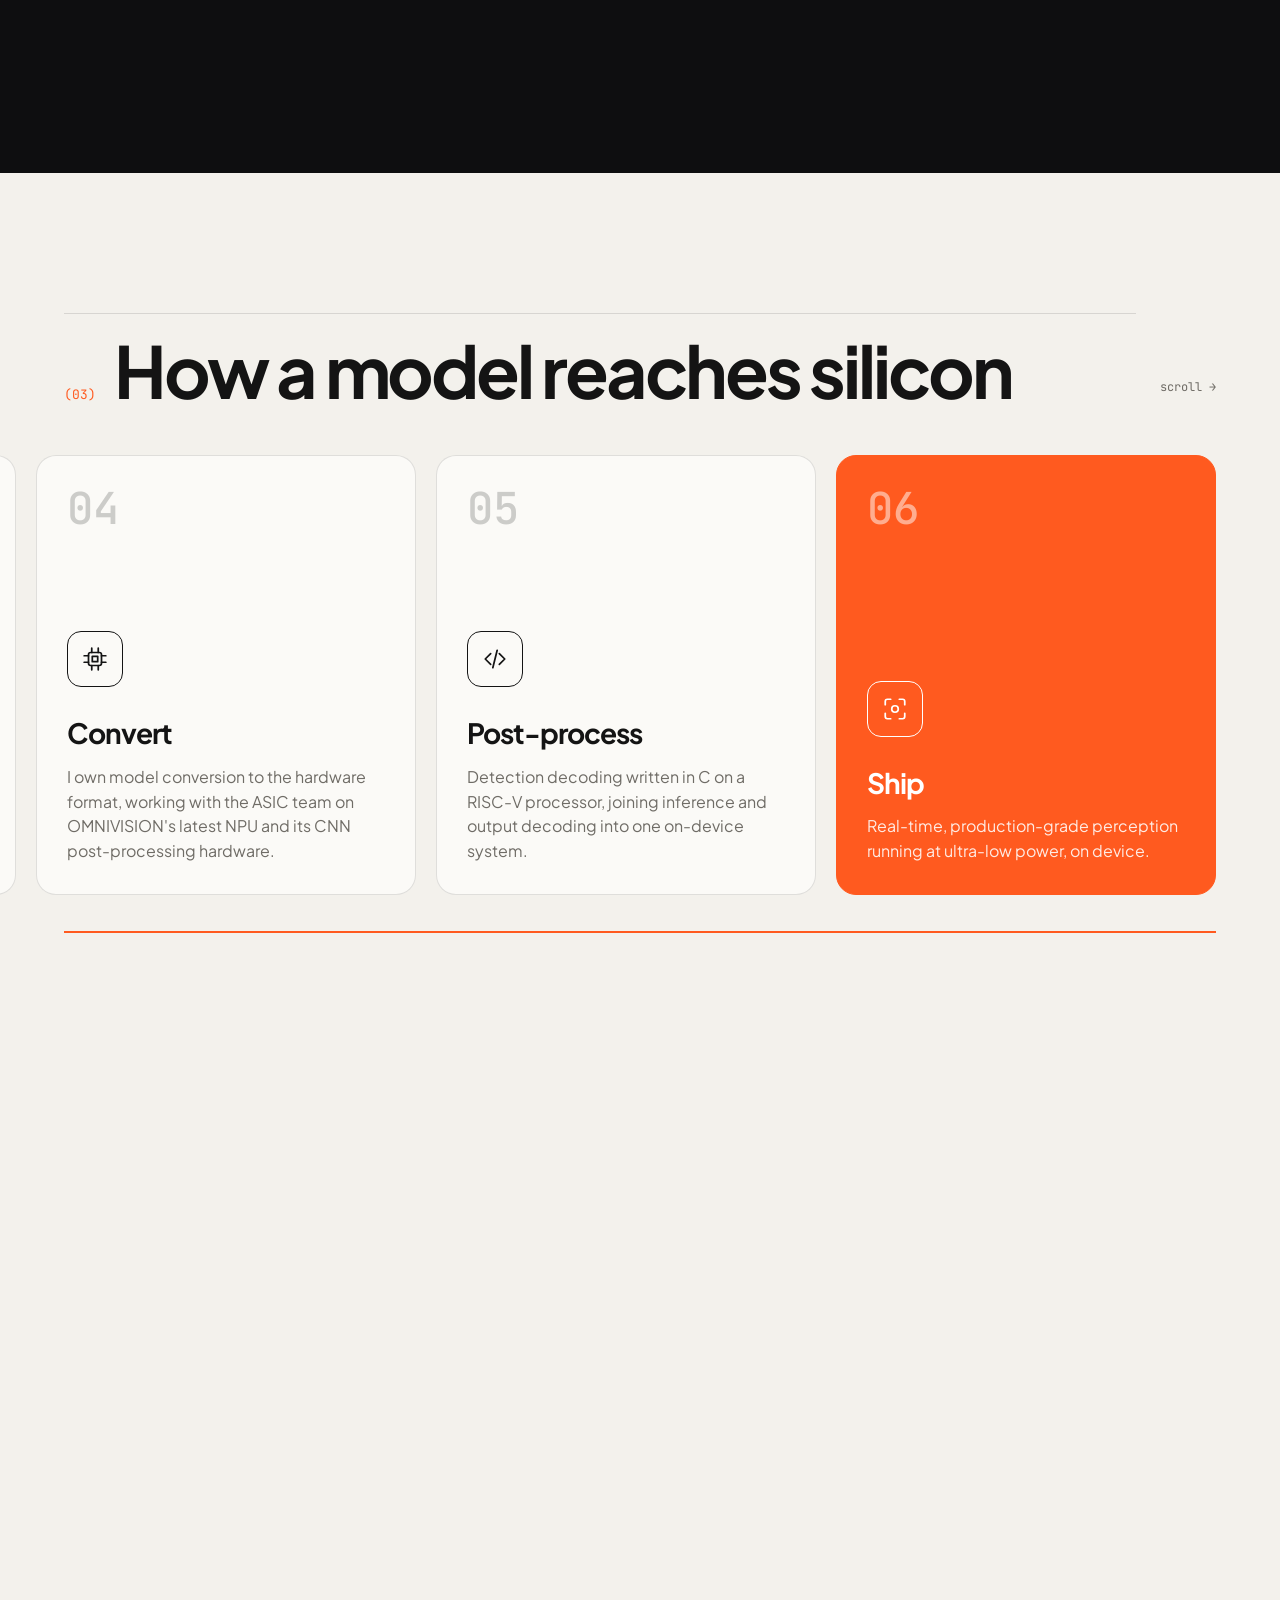
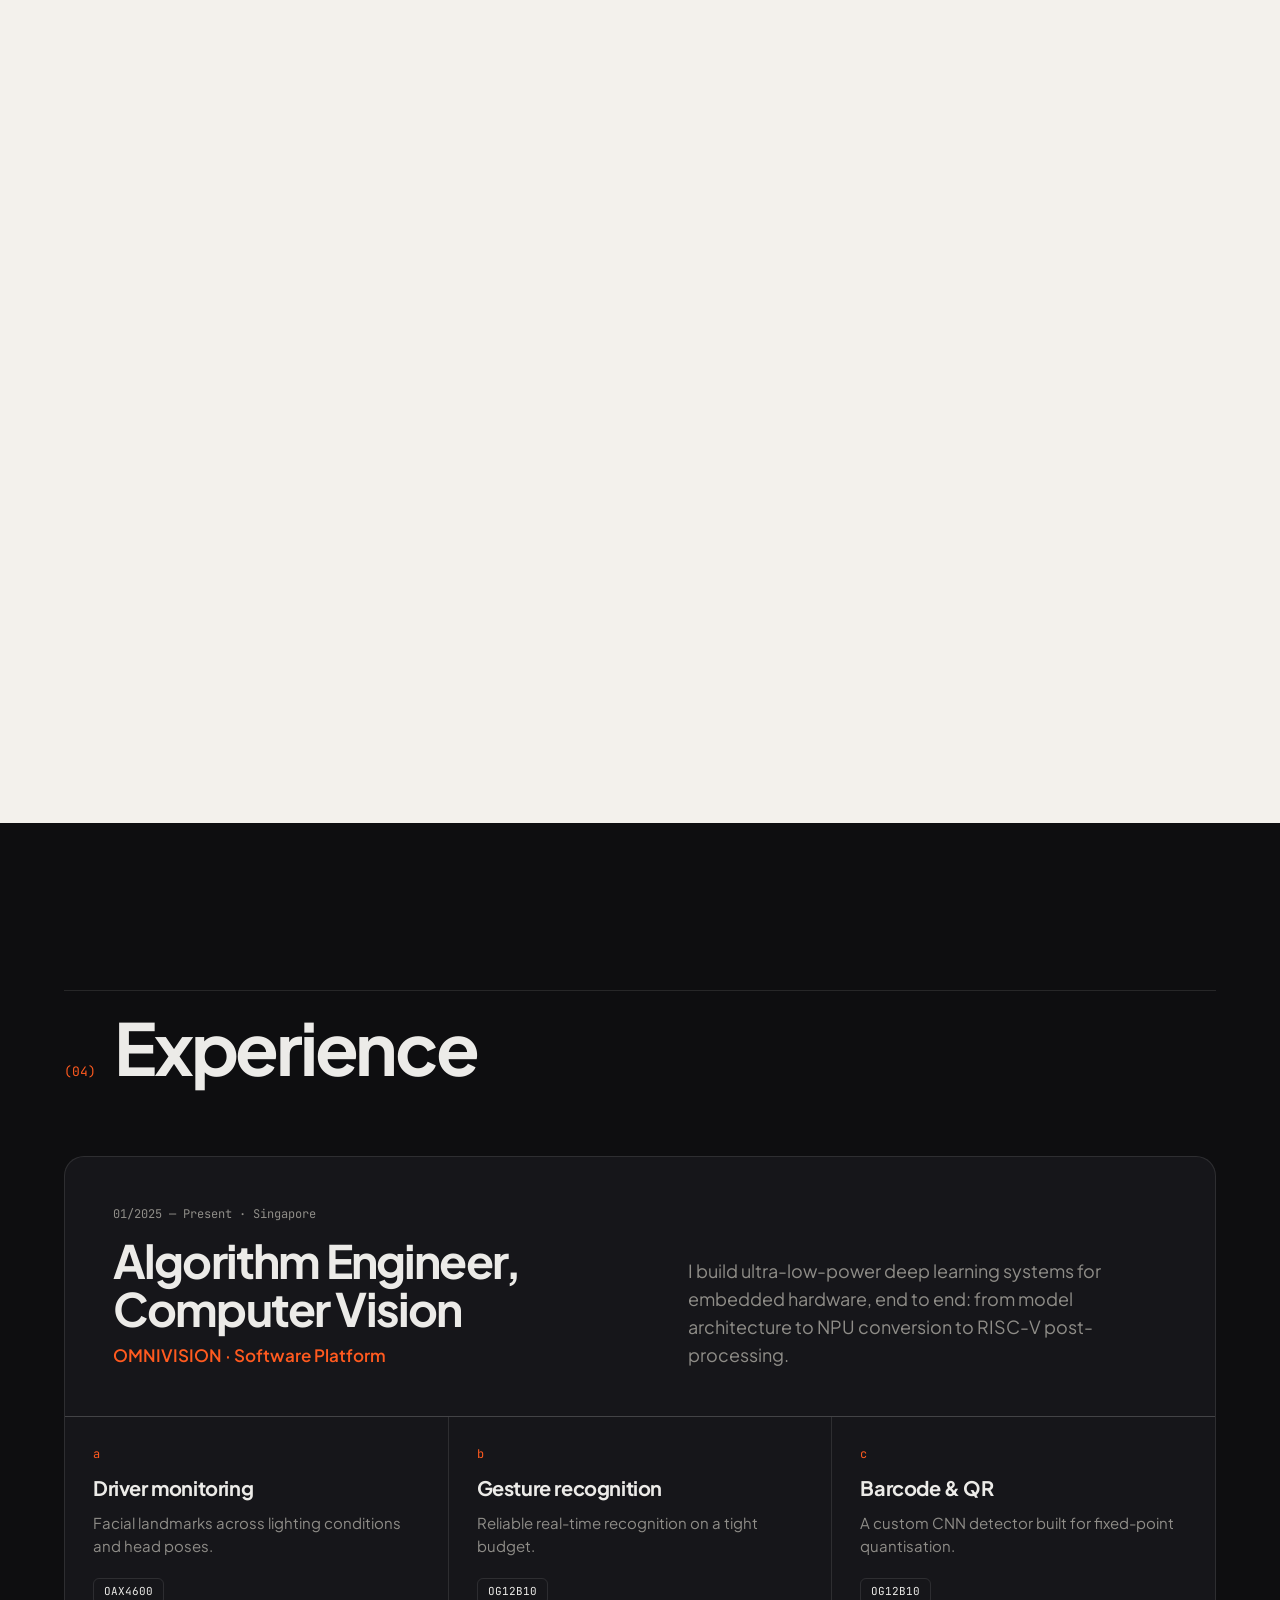
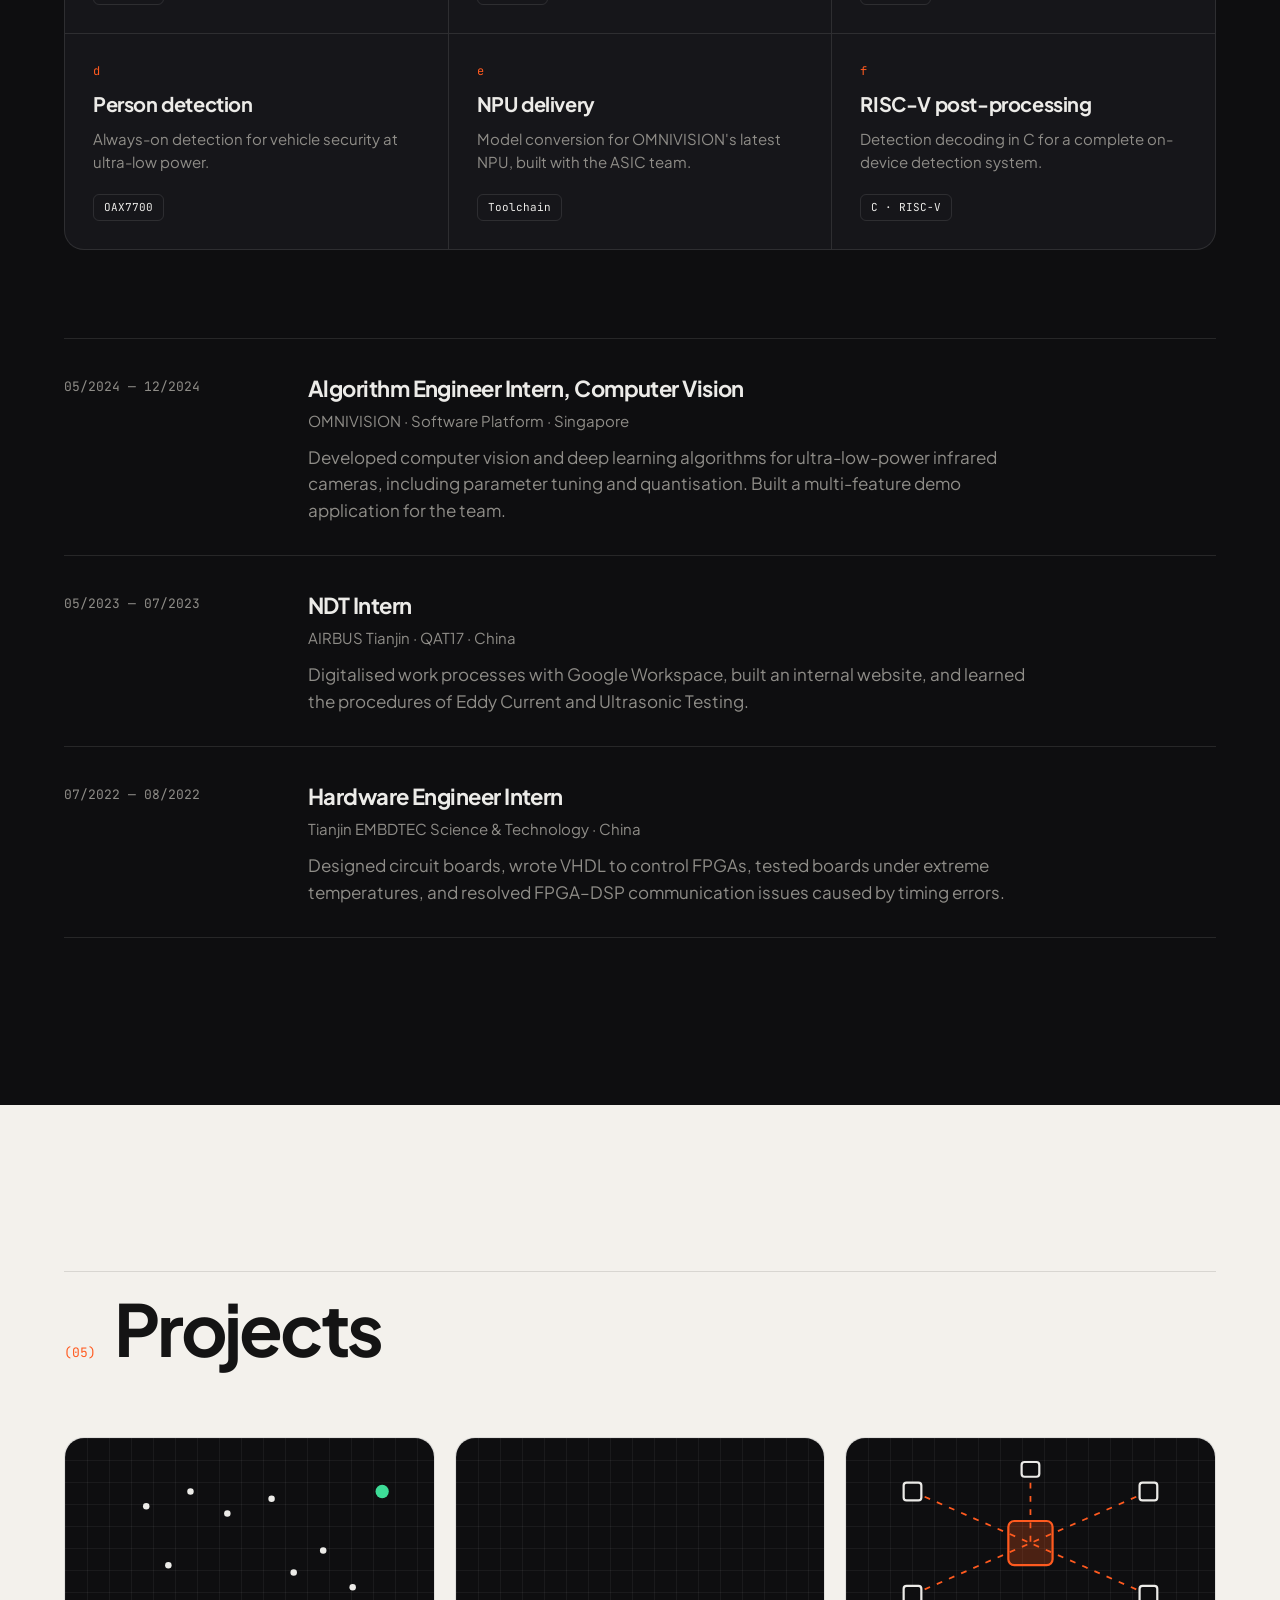
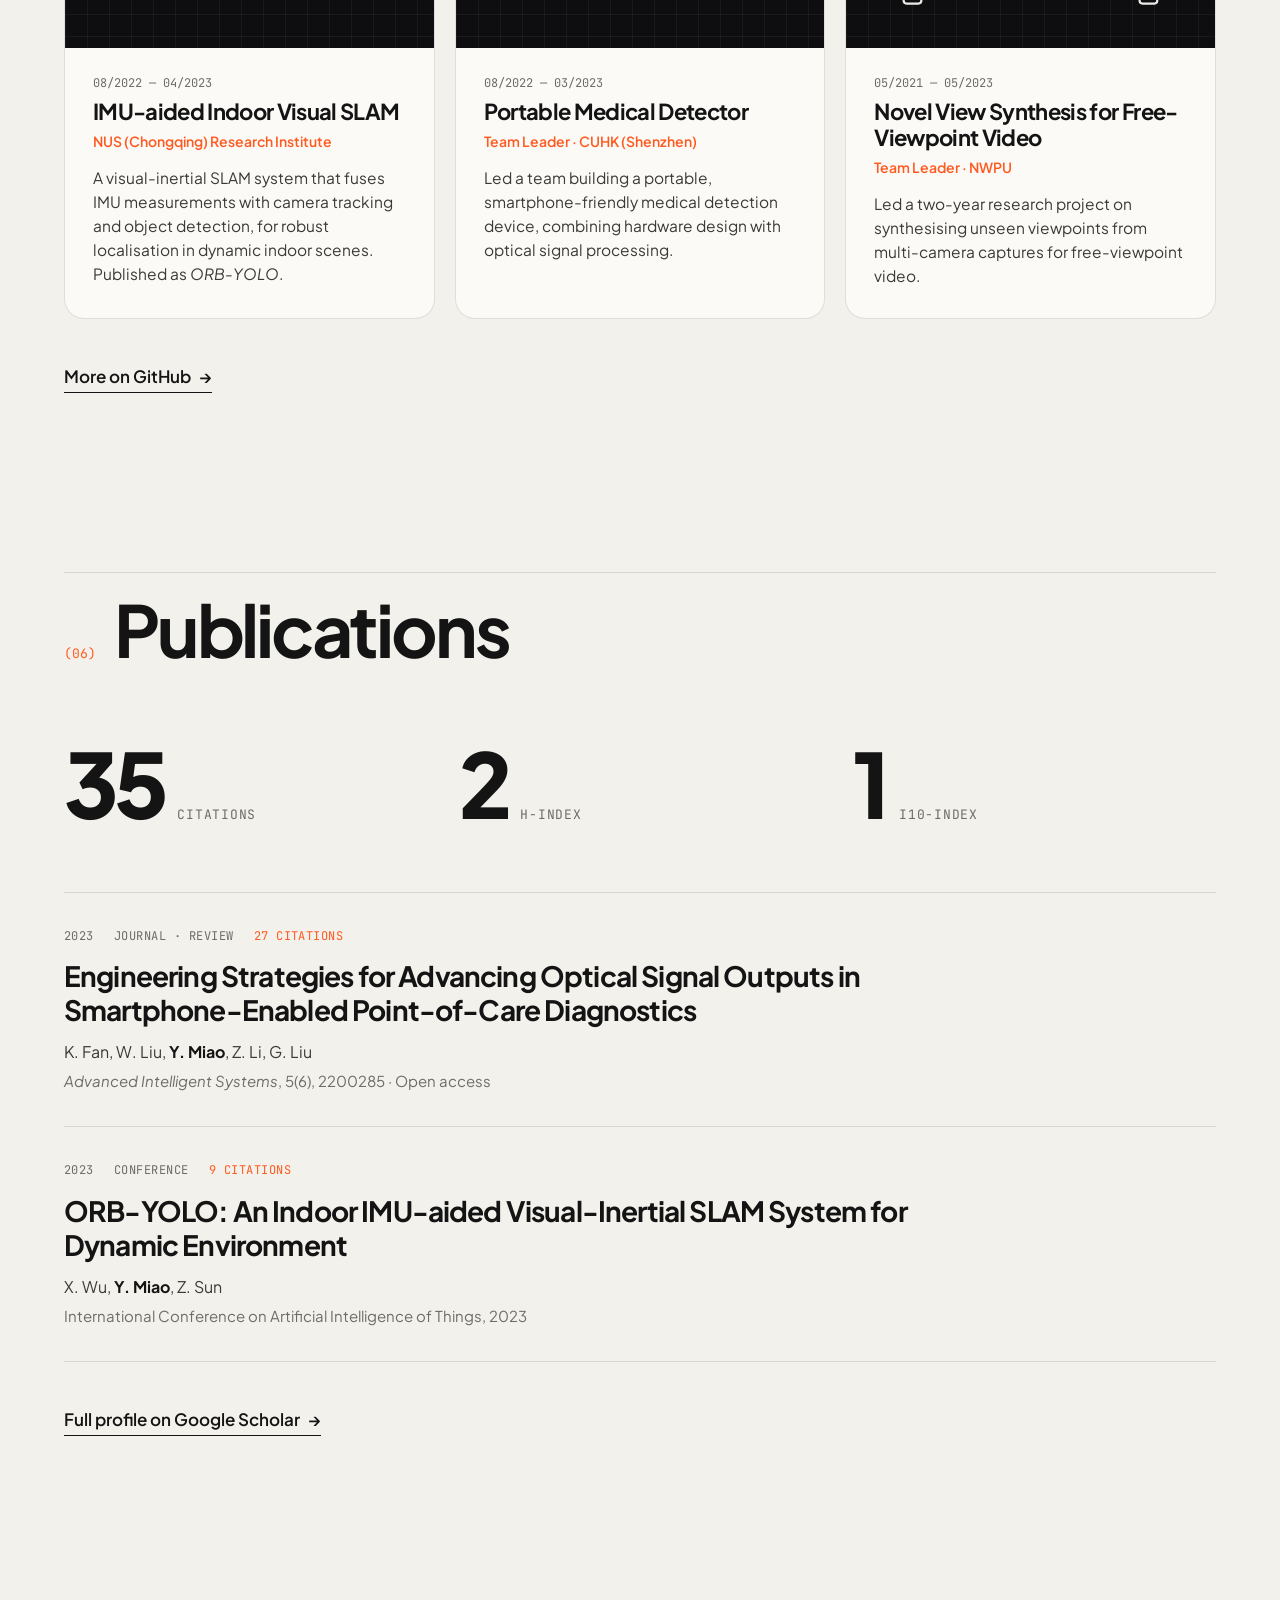
==== commit a7ca376c: "Fix back-to-top links #top pointed at the fixed nav, which is always in view, so the browser never s" ====
--- a/index.html
+++ b/index.html
@@ -39,7 +39,7 @@
   <a class="skip-link" href="#main">Skip to content</a>
 
   <!-- ================= NAV (floating capsule) ================= -->
-  <header class="nav" id="top">
+  <header class="nav">
     <div class="nav__capsule">
       <a class="nav__mark" href="#top" aria-label="Miao Yuchen, back to top">MY</a>
       <nav class="nav__links" id="nav-links" aria-label="Primary">
@@ -60,7 +60,7 @@
   <main id="main">
 
     <!-- ================= HERO (pinned, scroll-driven) ================= -->
-    <section class="hero dark" data-scroll data-pin aria-labelledby="hero-title">
+    <section class="hero dark" id="top" data-scroll data-pin aria-labelledby="hero-title">
       <div class="sticky">
         <div class="hero__grid" aria-hidden="true"></div>
 
--- a/assets/css/style.css
+++ b/assets/css/style.css
@@ -31,6 +31,7 @@
 
 *, *::before, *::after { box-sizing: border-box; }
 html { -webkit-text-size-adjust: 100%; scroll-padding-top: 88px; }
+@media (prefers-reduced-motion: no-preference) { html { scroll-behavior: smooth; } }
 body {
   margin: 0;
   font-family: var(--font);
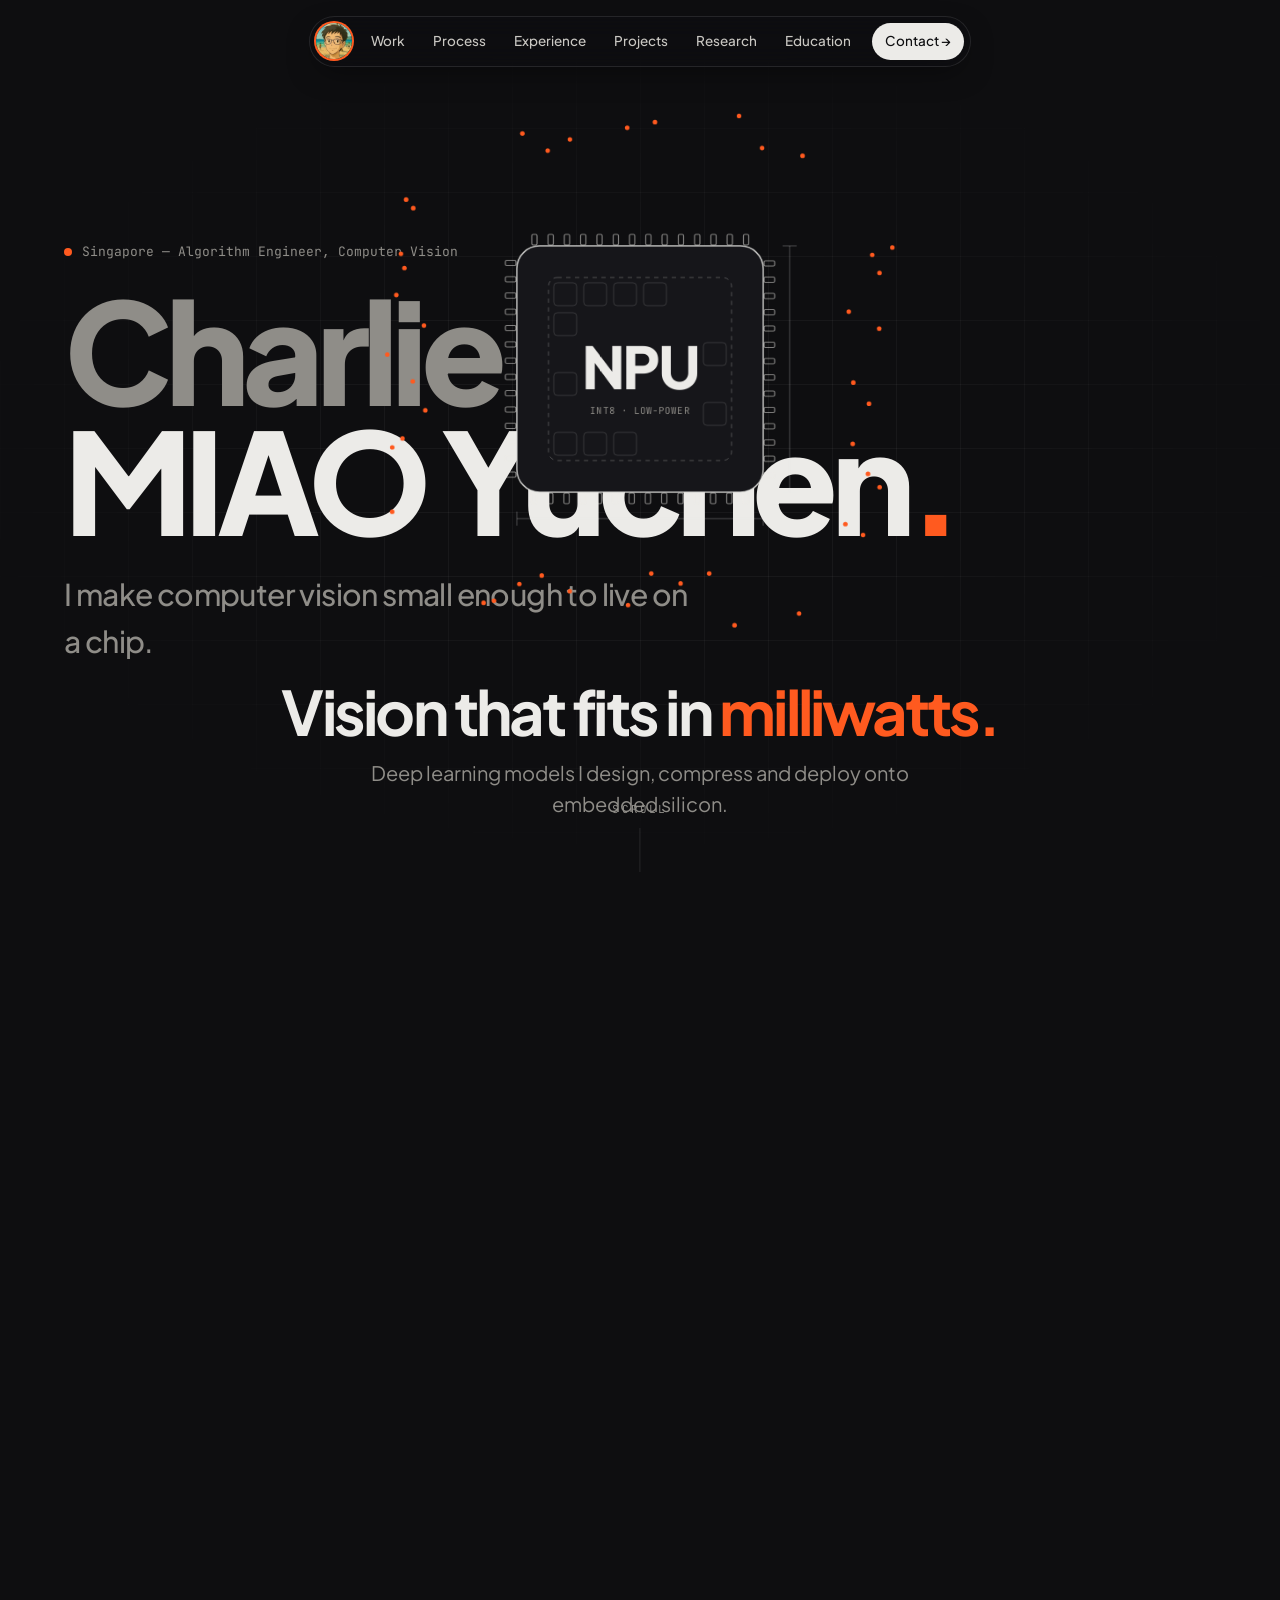
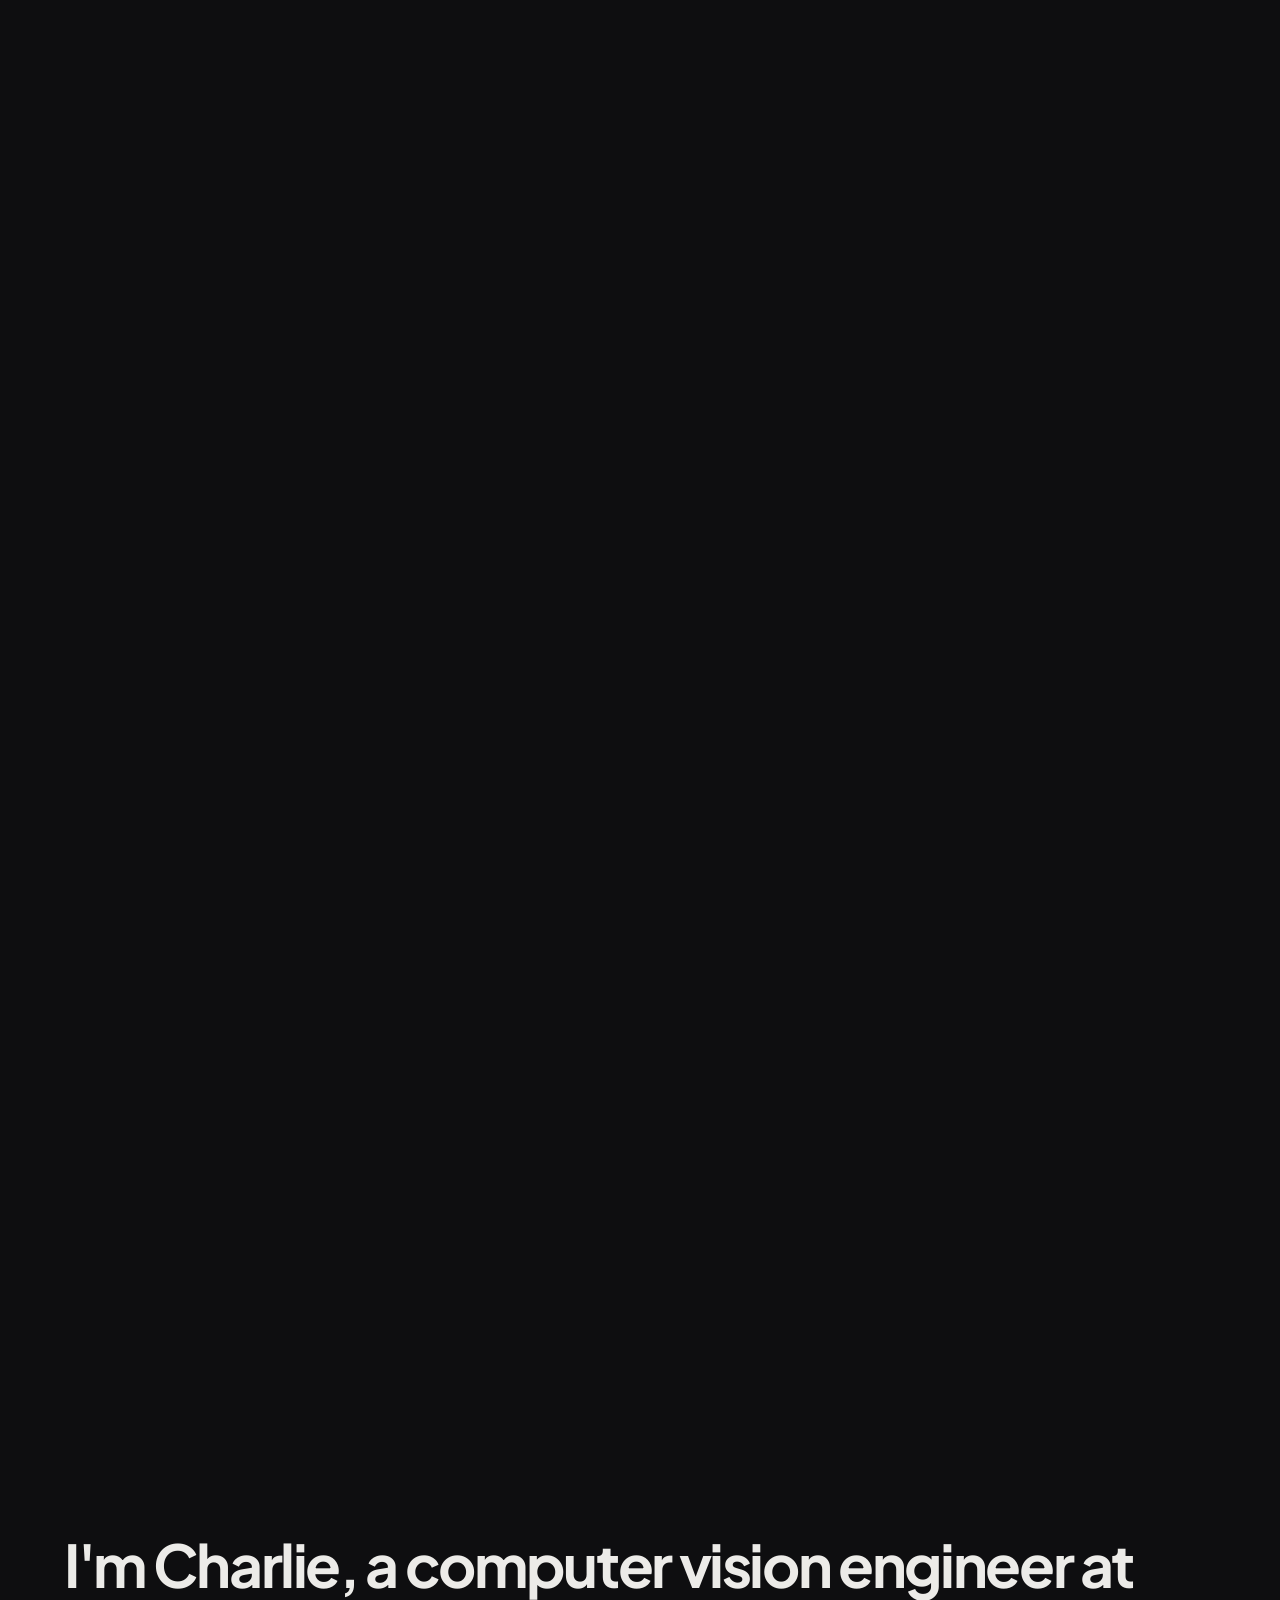
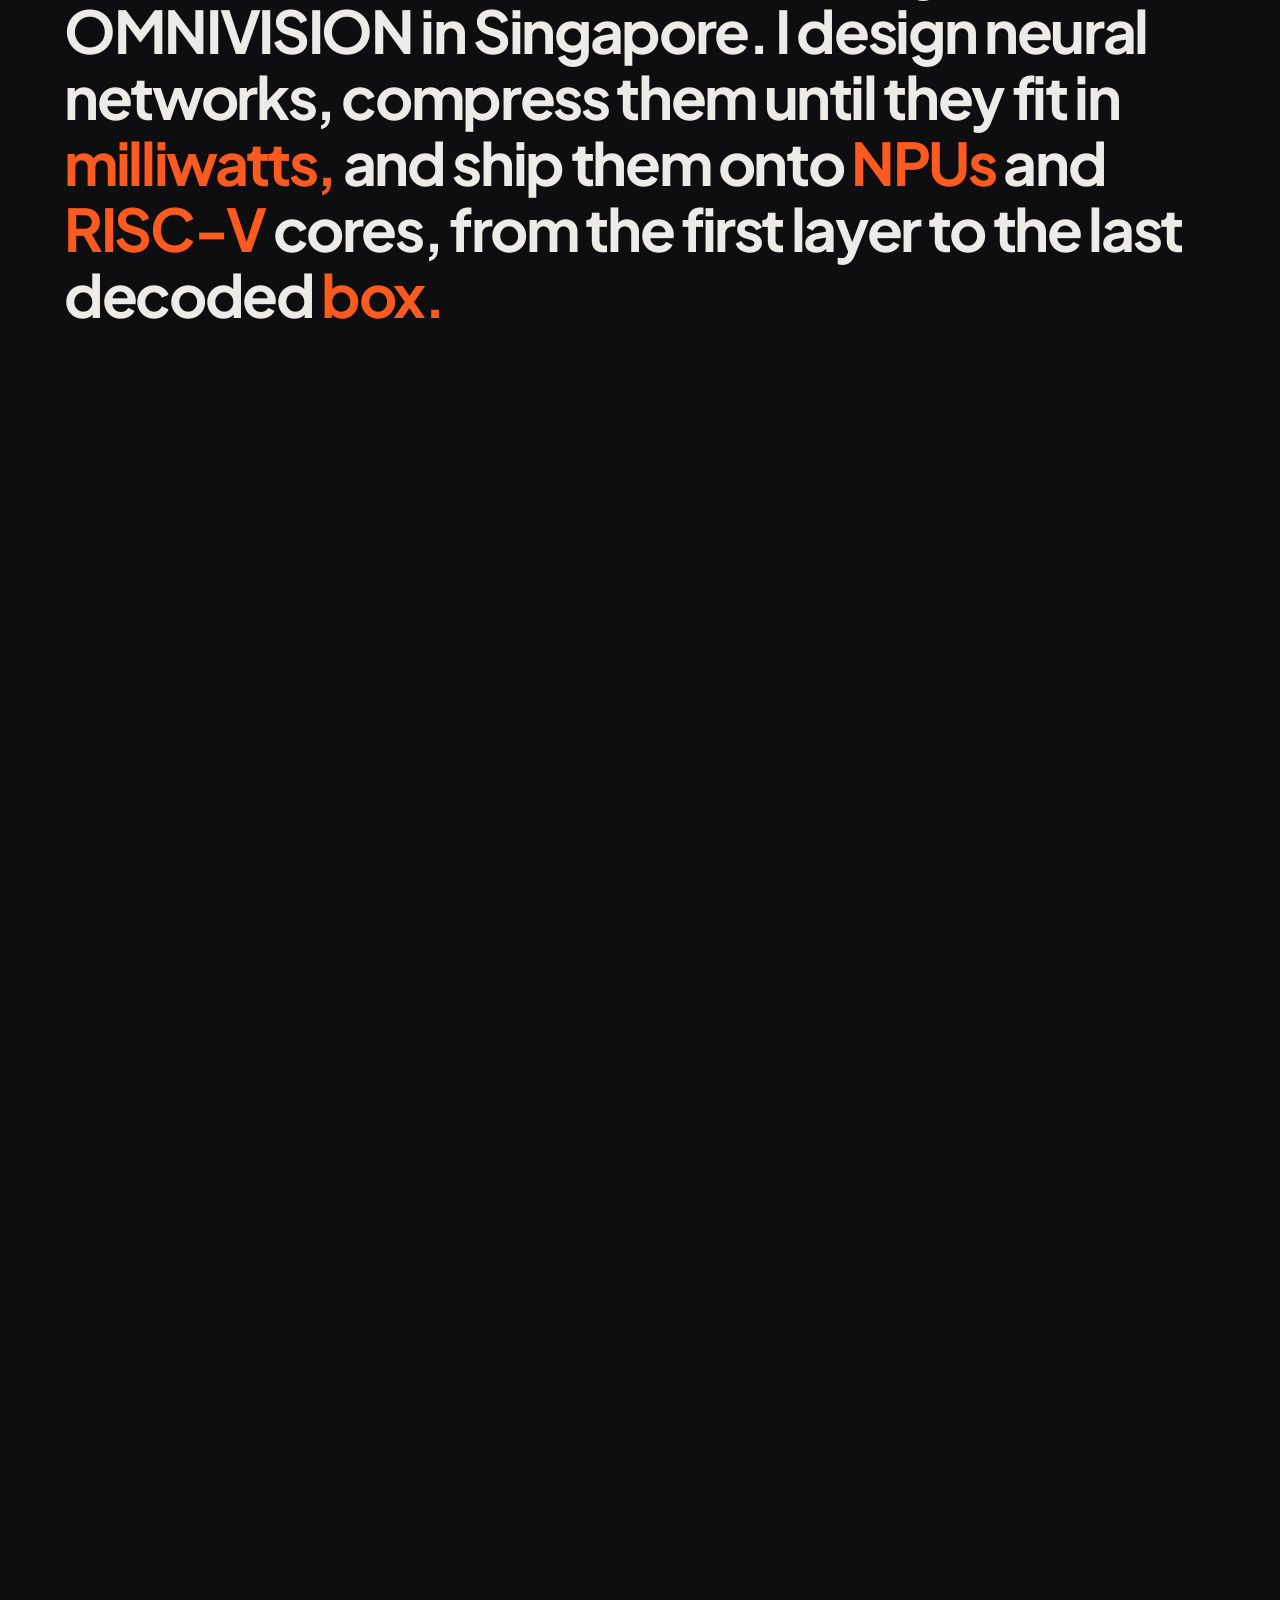
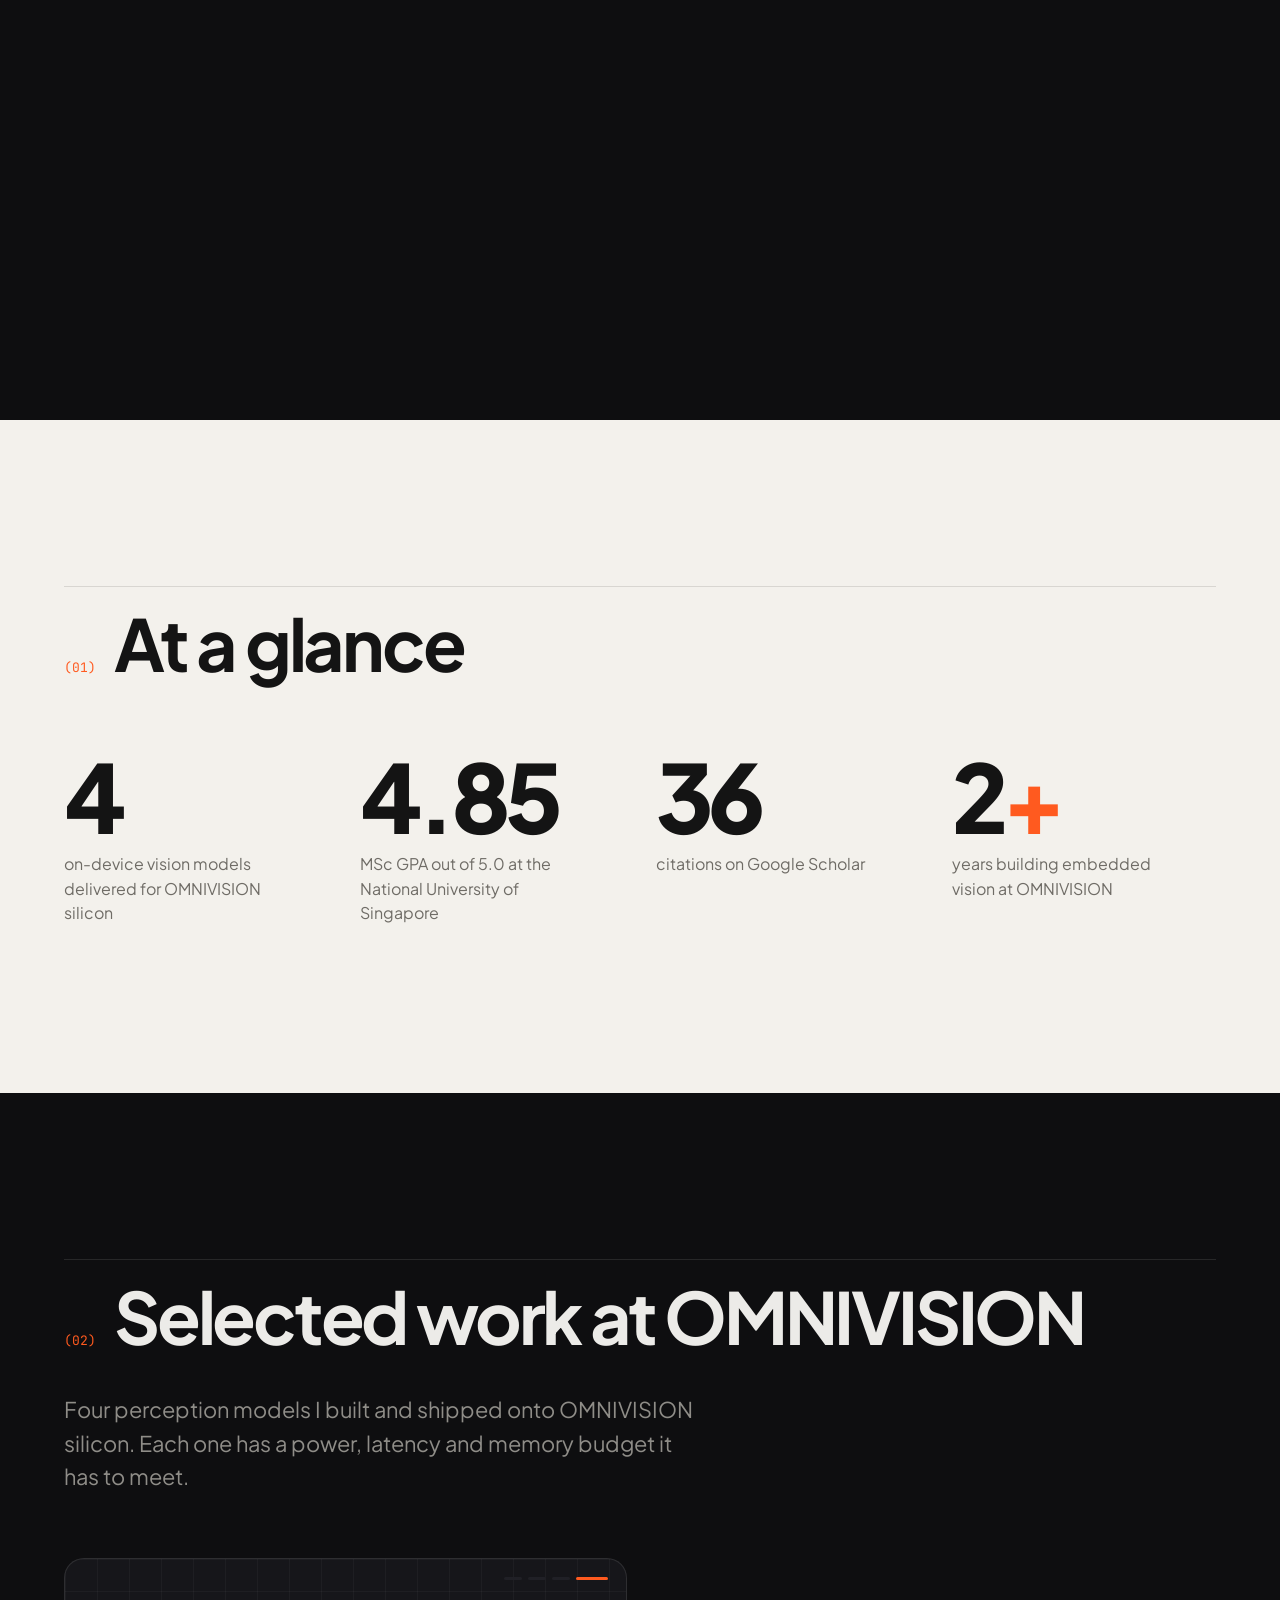
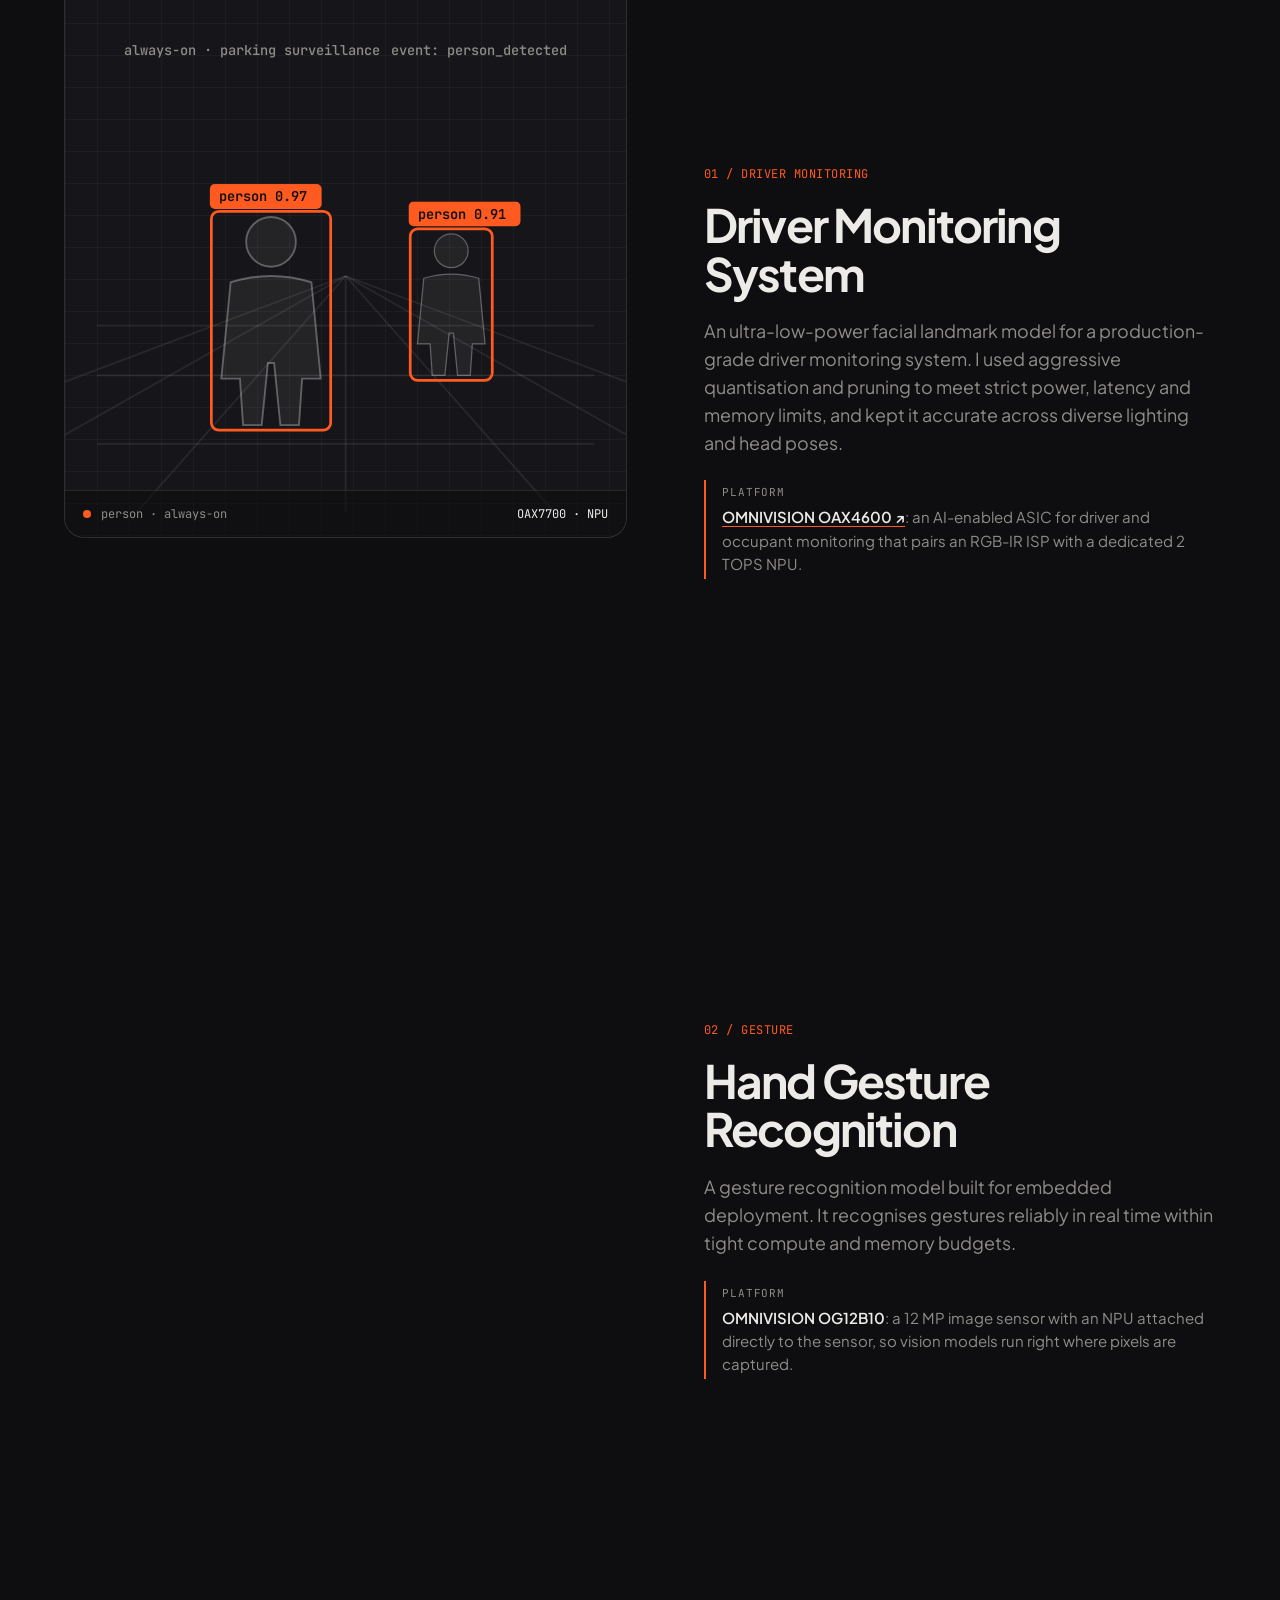
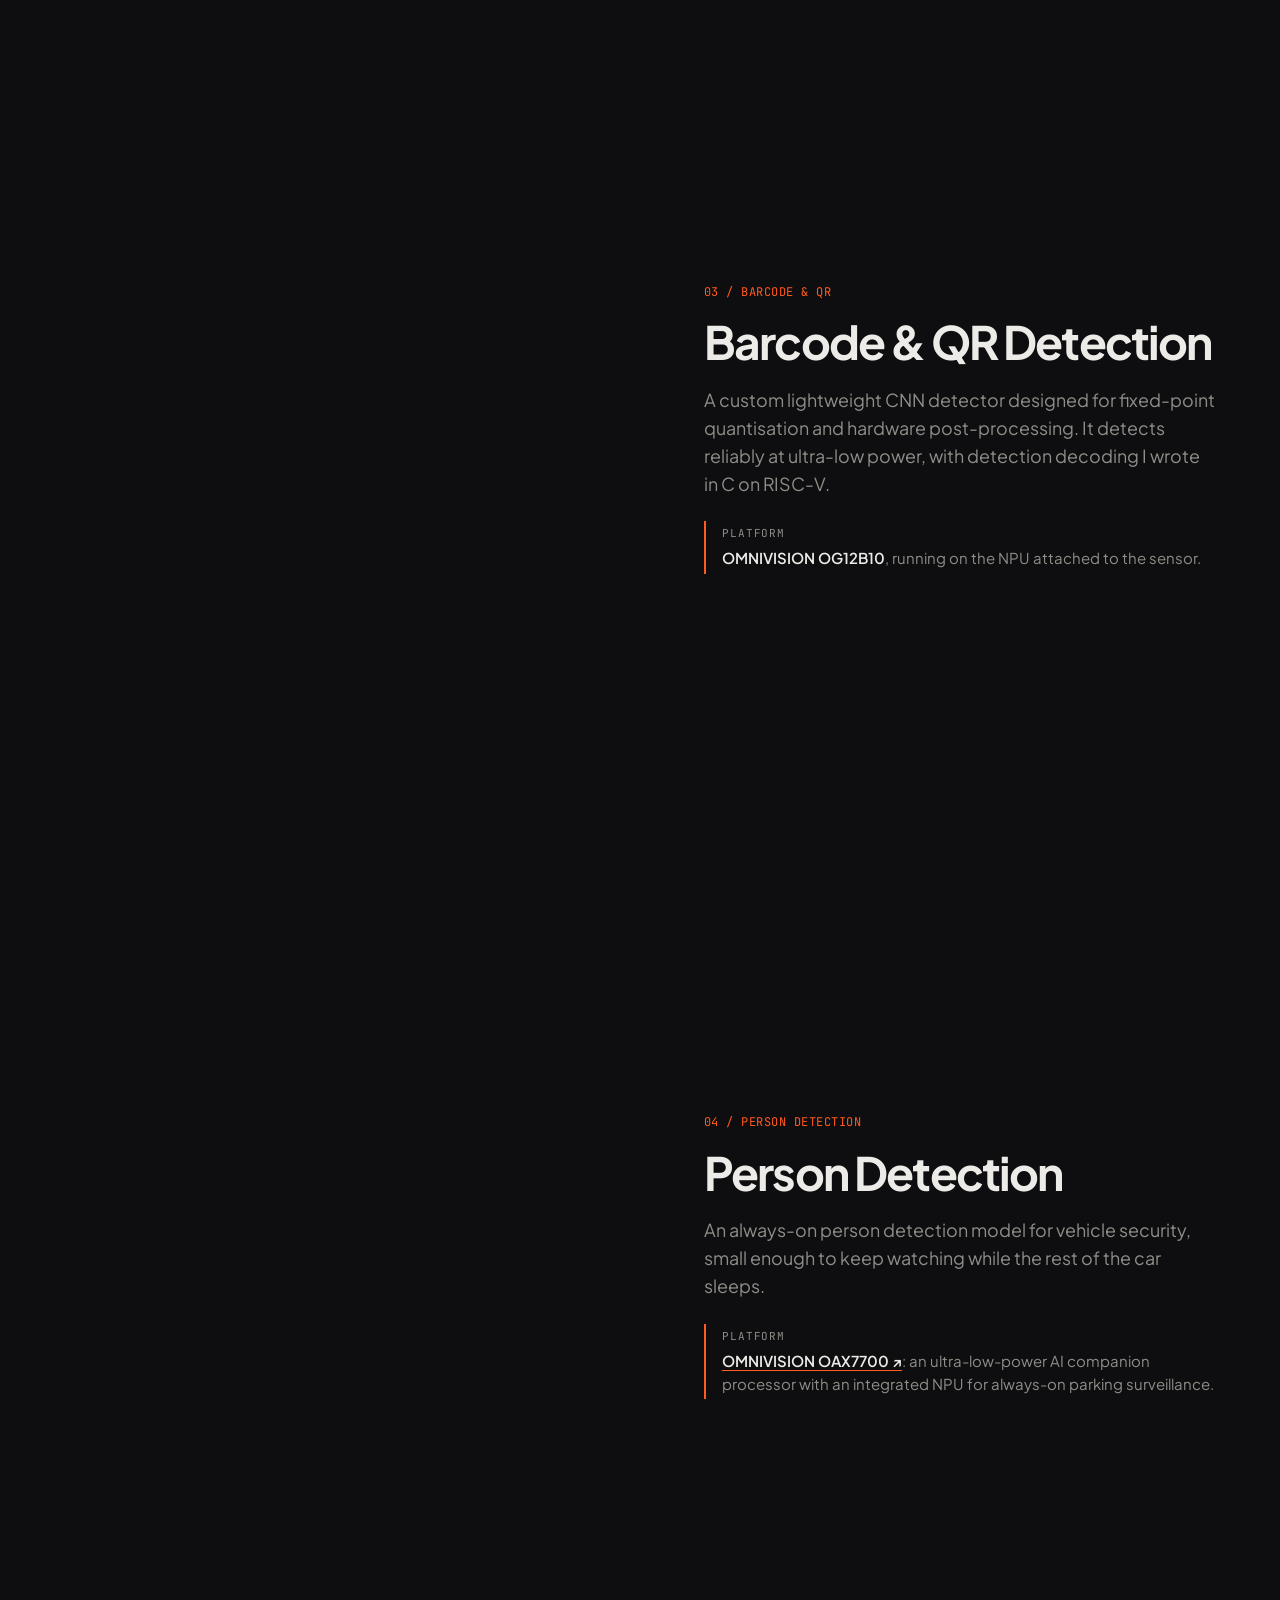
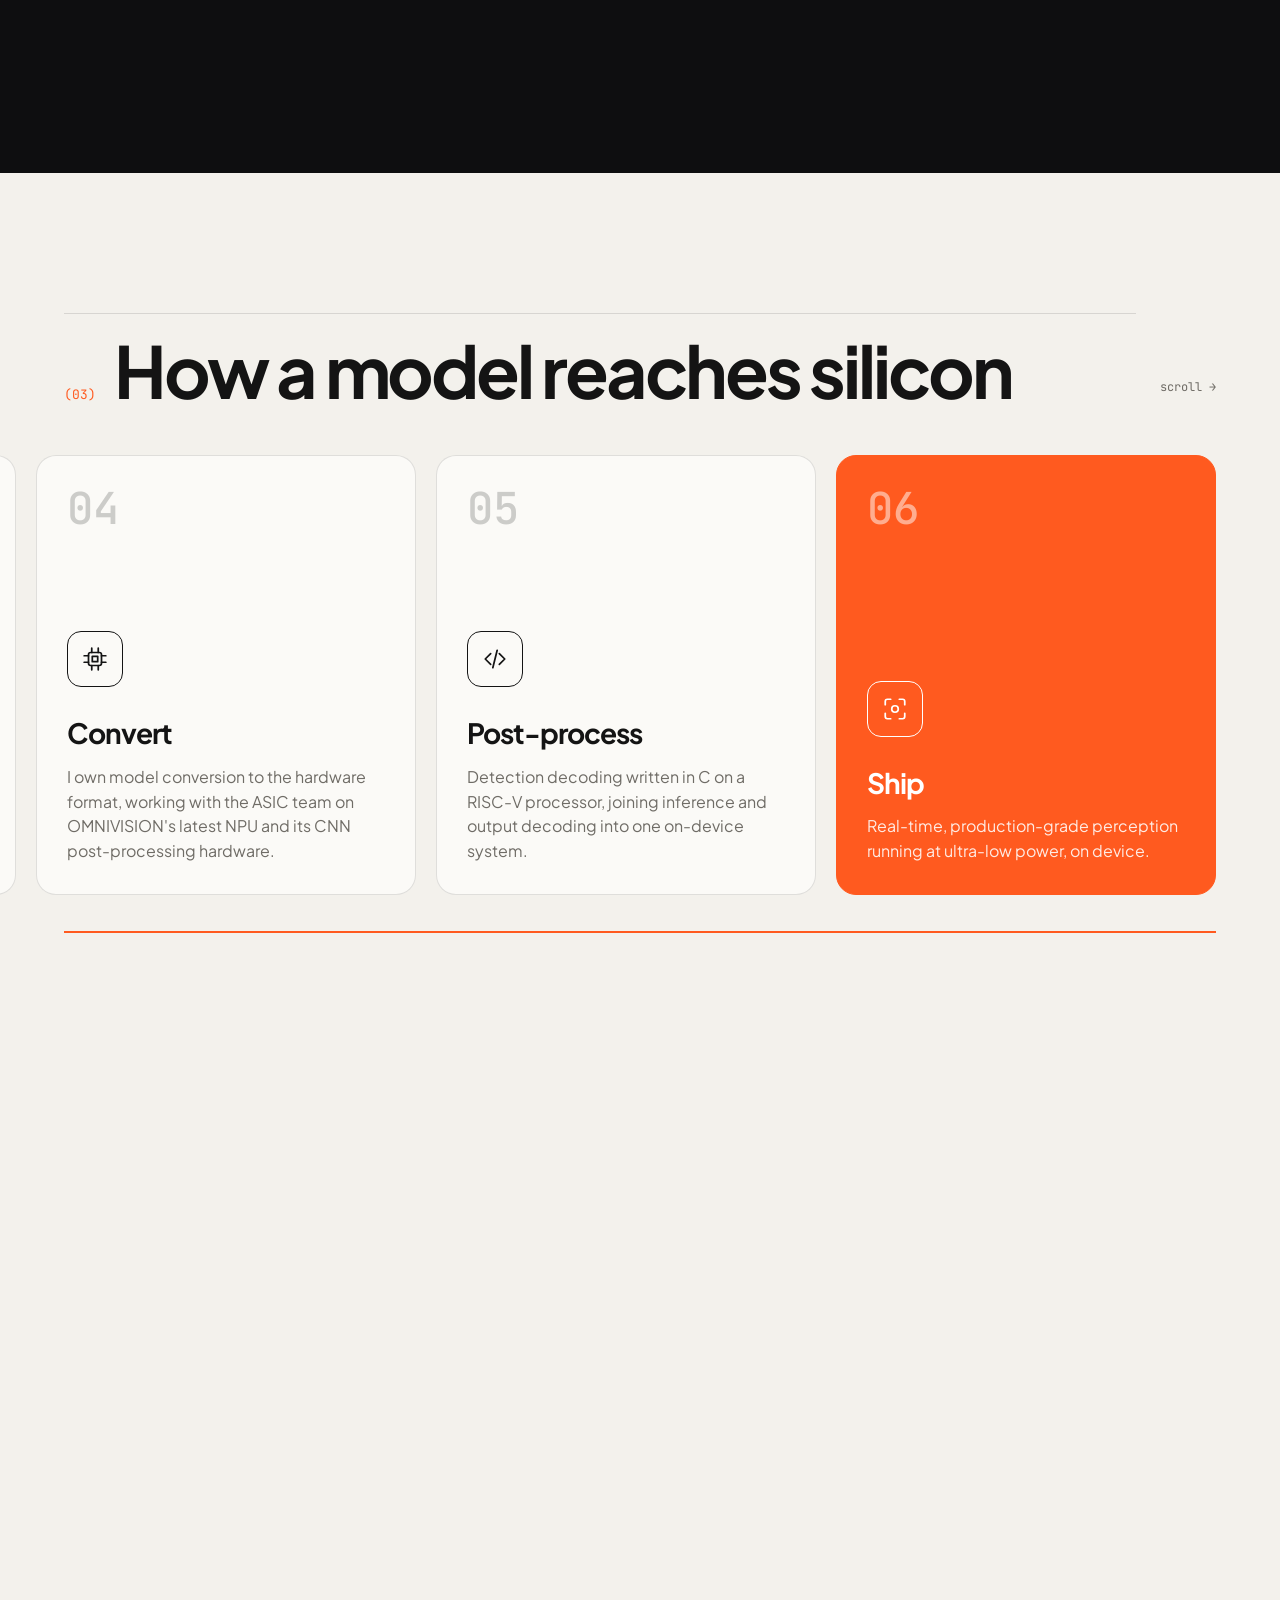
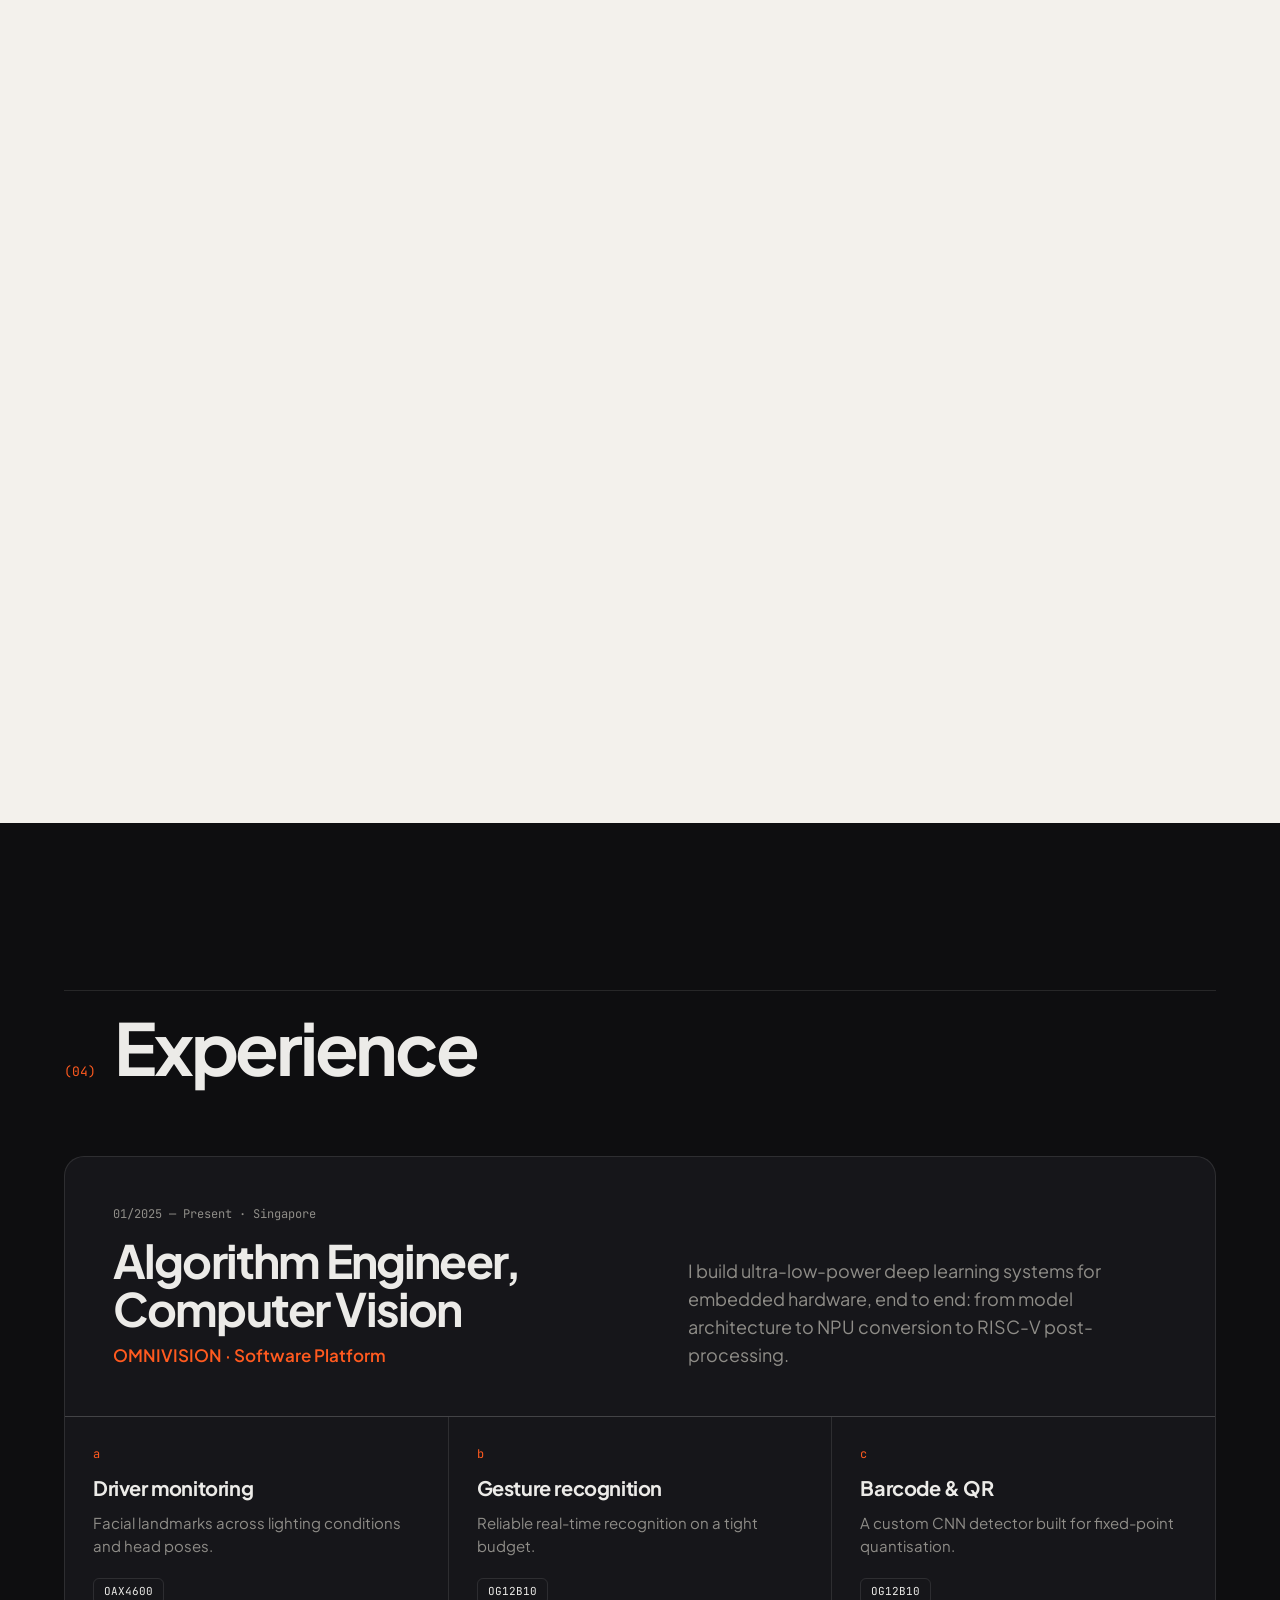
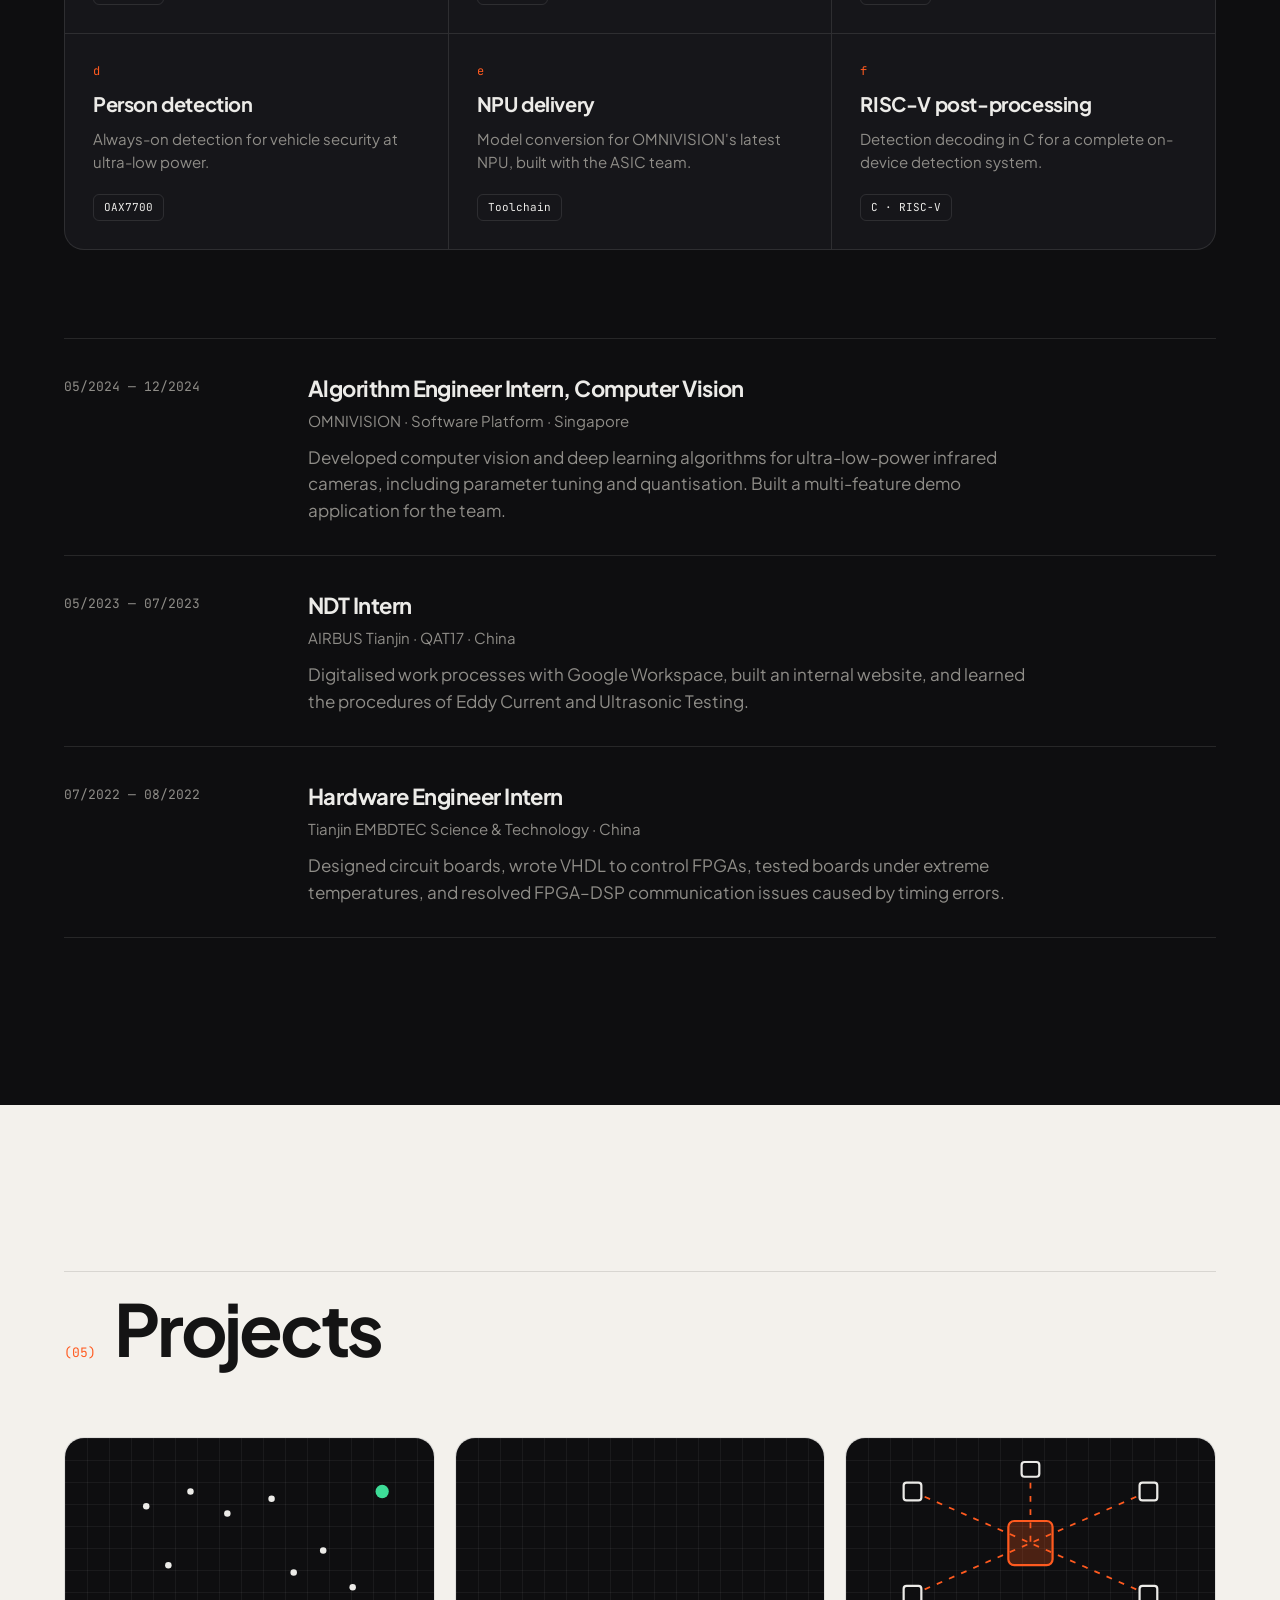
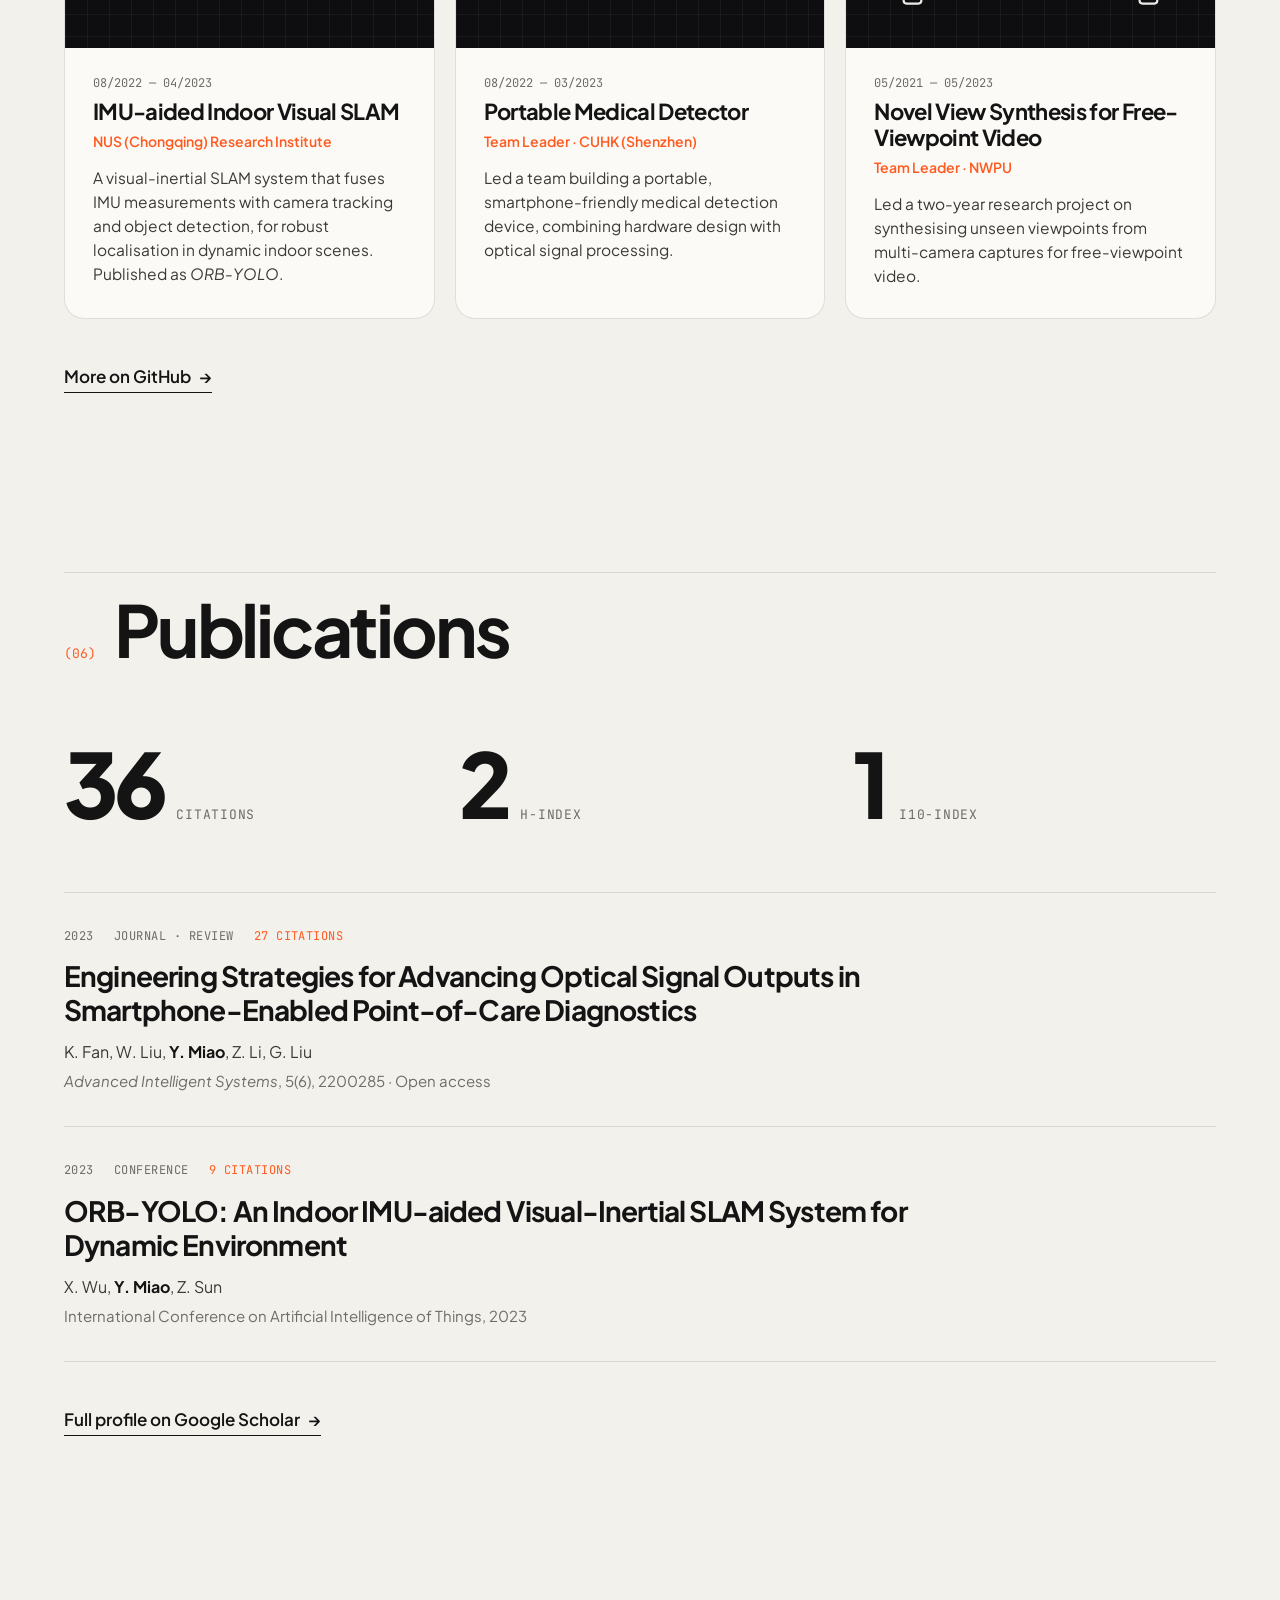
==== commit f8796ff1: "Use illustrated avatar for nav and favicon; show full name Charlie MIAO Yuchen - replace the MY mono" ====
--- a/index.html
+++ b/index.html
@@ -3,16 +3,17 @@
 <head>
   <meta charset="utf-8">
   <meta name="viewport" content="width=device-width, initial-scale=1, viewport-fit=cover">
-  <title>Miao Yuchen · Computer Vision Engineer</title>
-  <meta name="description" content="Miao Yuchen (Charlie) is an Algorithm Engineer at OMNIVISION building ultra-low-power computer vision for embedded hardware, from model architecture to on-device NPU deployment.">
-  <meta name="author" content="Miao Yuchen">
+  <title>Charlie MIAO Yuchen · Computer Vision Engineer</title>
+  <meta name="description" content="Charlie MIAO Yuchen is an Algorithm Engineer at OMNIVISION building ultra-low-power computer vision for embedded hardware, from model architecture to on-device NPU deployment.">
+  <meta name="author" content="Charlie MIAO Yuchen">
   <meta name="theme-color" content="#0d0d0f">
   <meta property="og:type" content="website">
-  <meta property="og:title" content="Miao Yuchen · Computer Vision Engineer">
+  <meta property="og:title" content="Charlie MIAO Yuchen · Computer Vision Engineer">
   <meta property="og:description" content="Computer vision small enough to live on a chip. Ultra-low-power deep learning, from model architecture to silicon.">
-  <meta property="og:image" content="https://avatars.githubusercontent.com/u/48792687?v=4">
+  <meta property="og:image" content="https://charliemiao0115.github.io/Homepage/assets/img/og-image.jpg">
   <meta name="twitter:card" content="summary">
-  <link rel="icon" href="assets/img/favicon.svg" type="image/svg+xml">
+  <link rel="icon" href="assets/img/favicon.png" type="image/png">
+  <link rel="apple-touch-icon" href="assets/img/apple-touch-icon.png">
   <link rel="preconnect" href="https://fonts.googleapis.com">
   <link rel="preconnect" href="https://fonts.gstatic.com" crossorigin>
   <link href="https://fonts.googleapis.com/css2?family=Plus+Jakarta+Sans:wght@400;500;600;700;800&family=JetBrains+Mono:wght@400;500&display=swap" rel="stylesheet">
@@ -21,8 +22,11 @@
   {
     "@context": "https://schema.org",
     "@type": "Person",
-    "name": "Miao Yuchen",
-    "alternateName": "Charlie Miao",
+    "name": "Charlie MIAO Yuchen",
+    "givenName": "Yuchen",
+    "familyName": "Miao",
+    "alternateName": ["Charlie Miao", "Miao Yuchen"],
+    "image": "https://charliemiao0115.github.io/Homepage/assets/img/og-image.jpg",
     "jobTitle": "Algorithm Engineer (Computer Vision)",
     "worksFor": { "@type": "Organization", "name": "OMNIVISION" },
     "address": { "@type": "PostalAddress", "addressLocality": "Singapore" },
@@ -41,7 +45,7 @@
   <!-- ================= NAV (floating capsule) ================= -->
   <header class="nav">
     <div class="nav__capsule">
-      <a class="nav__mark" href="#top" aria-label="Miao Yuchen, back to top">MY</a>
+      <a class="nav__mark" href="#top" aria-label="Charlie MIAO Yuchen, back to top"><img src="assets/img/avatar.webp" alt="" width="36" height="36"></a>
       <nav class="nav__links" id="nav-links" aria-label="Primary">
         <a href="#work">Work</a>
         <a href="#pipeline">Process</a>
@@ -66,7 +70,7 @@
 
         <div class="hero__intro">
           <p class="kicker mono"><span class="dot"></span>Singapore — Algorithm Engineer, Computer Vision</p>
-          <h1 class="hero__title" id="hero-title">Miao Yuchen<span class="accent">.</span></h1>
+          <h1 class="hero__title" id="hero-title"><span class="hero__nick">Charlie</span> MIAO Yuchen<span class="accent">.</span></h1>
           <p class="hero__tag">I make computer vision small enough to live on a chip.</p>
         </div>
 
@@ -453,15 +457,15 @@
             <li><a class="arrow-link" href="https://scholar.google.com/citations?user=2xU3tiQAAAAJ&amp;hl=en" target="_blank" rel="noopener">Google Scholar <span aria-hidden="true">↗</span></a></li>
           </ul>
         </div>
-        <img class="contact__avatar" src="https://avatars.githubusercontent.com/u/48792687?v=4" alt="Portrait of Miao Yuchen" width="120" height="120" loading="lazy">
-      </div>
-      <p class="contact__giant" aria-hidden="true">Miao Yuchen</p>
+        <img class="contact__avatar" src="https://avatars.githubusercontent.com/u/48792687?v=4" alt="Portrait of Charlie MIAO Yuchen" width="120" height="120" loading="lazy">
+      </div>
+      <p class="contact__giant" aria-hidden="true">Charlie MIAO Yuchen</p>
     </section>
   </main>
 
   <footer class="footer">
     <div class="container footer__row">
-      <p class="mono">© <span id="year">2026</span> Miao Yuchen · Singapore</p>
+      <p class="mono">© <span id="year">2026</span> Charlie MIAO Yuchen · Singapore</p>
       <p class="mono">Hand-built · deployed with GitHub Actions</p>
       <a class="mono" href="#top">Back to top ↑</a>
     </div>
--- a/assets/css/style.css
+++ b/assets/css/style.css
@@ -106,9 +106,11 @@
   box-shadow: 0 10px 30px -10px rgba(0, 0, 0, 0.5);
 }
 .nav__mark {
-  display: grid; place-items: center; width: 36px; height: 36px; border-radius: 50%;
-  background: var(--accent); color: #fff; font-size: 12px; font-weight: 800; letter-spacing: 0.02em; flex: none;
-}
+  display: block; width: 36px; height: 36px; border-radius: 50%; overflow: hidden; flex: none;
+  box-shadow: 0 0 0 2px var(--accent); transition: transform 0.3s var(--ease);
+}
+.nav__mark:hover { transform: rotate(-8deg) scale(1.06); }
+.nav__mark img { width: 100%; height: 100%; object-fit: cover; }
 .nav__links { display: flex; align-items: center; gap: 2px; }
 .nav__links a { padding: 8px 13px; border-radius: 999px; font-size: 13.5px; font-weight: 500; color: #c9c7c2; transition: color 0.2s, background-color 0.2s; }
 .nav__links a:hover { color: #fff; background: rgba(255, 255, 255, 0.08); }
@@ -152,7 +154,8 @@
   transform: translateY(calc(var(--a) * -80px));
   filter: blur(calc(var(--a) * 8px));
 }
-.hero__title { font-size: clamp(60px, 12.5vw, 184px); font-weight: 800; letter-spacing: -0.055em; line-height: 0.92; margin: 22px 0 28px; }
+.hero__title { font-size: clamp(54px, 11vw, 168px); font-weight: 800; letter-spacing: -0.055em; line-height: 0.92; margin: 22px 0 28px; }
+.hero__nick { display: block; color: var(--fg-muted); }
 .hero__tag { font-size: clamp(20px, 2.4vw, 30px); font-weight: 500; letter-spacing: -0.02em; color: var(--fg-muted); max-width: 640px; }
 
 .hero__intro > * { animation: rise 1.1s var(--ease) both; }
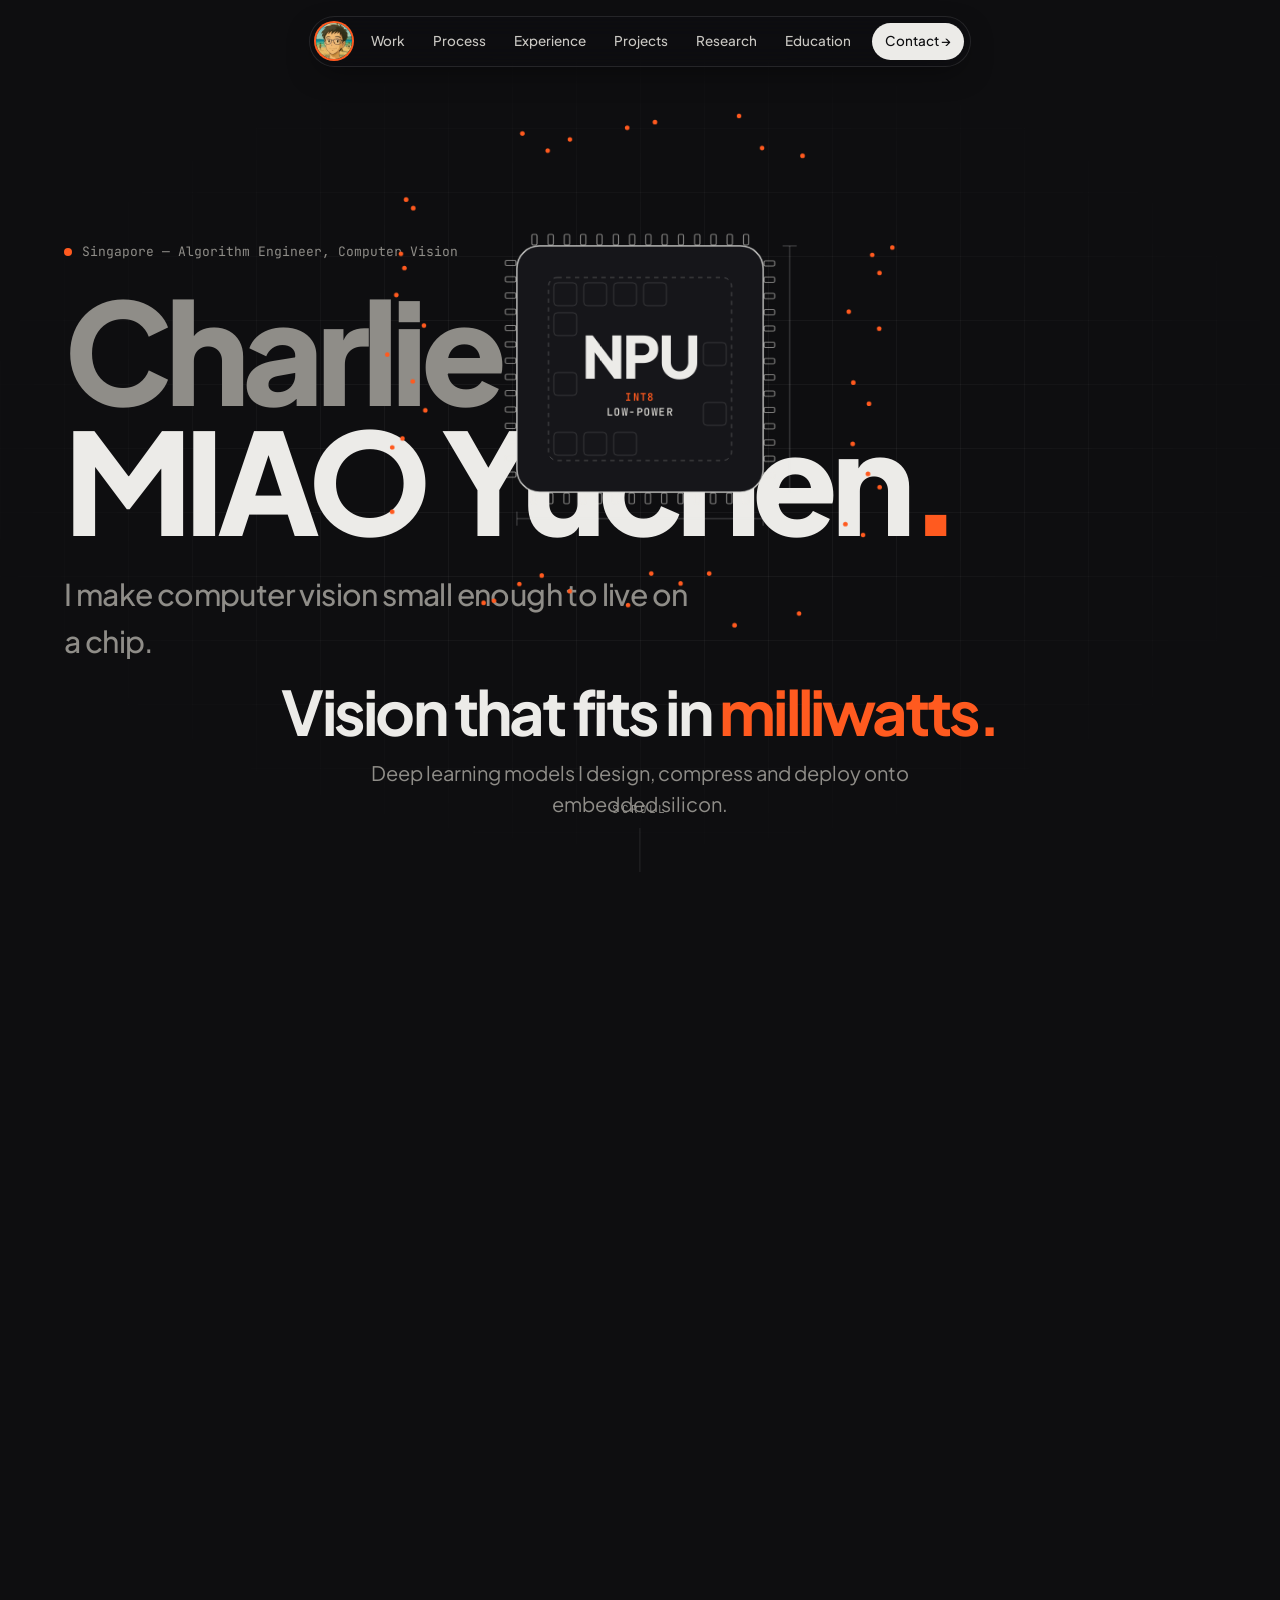
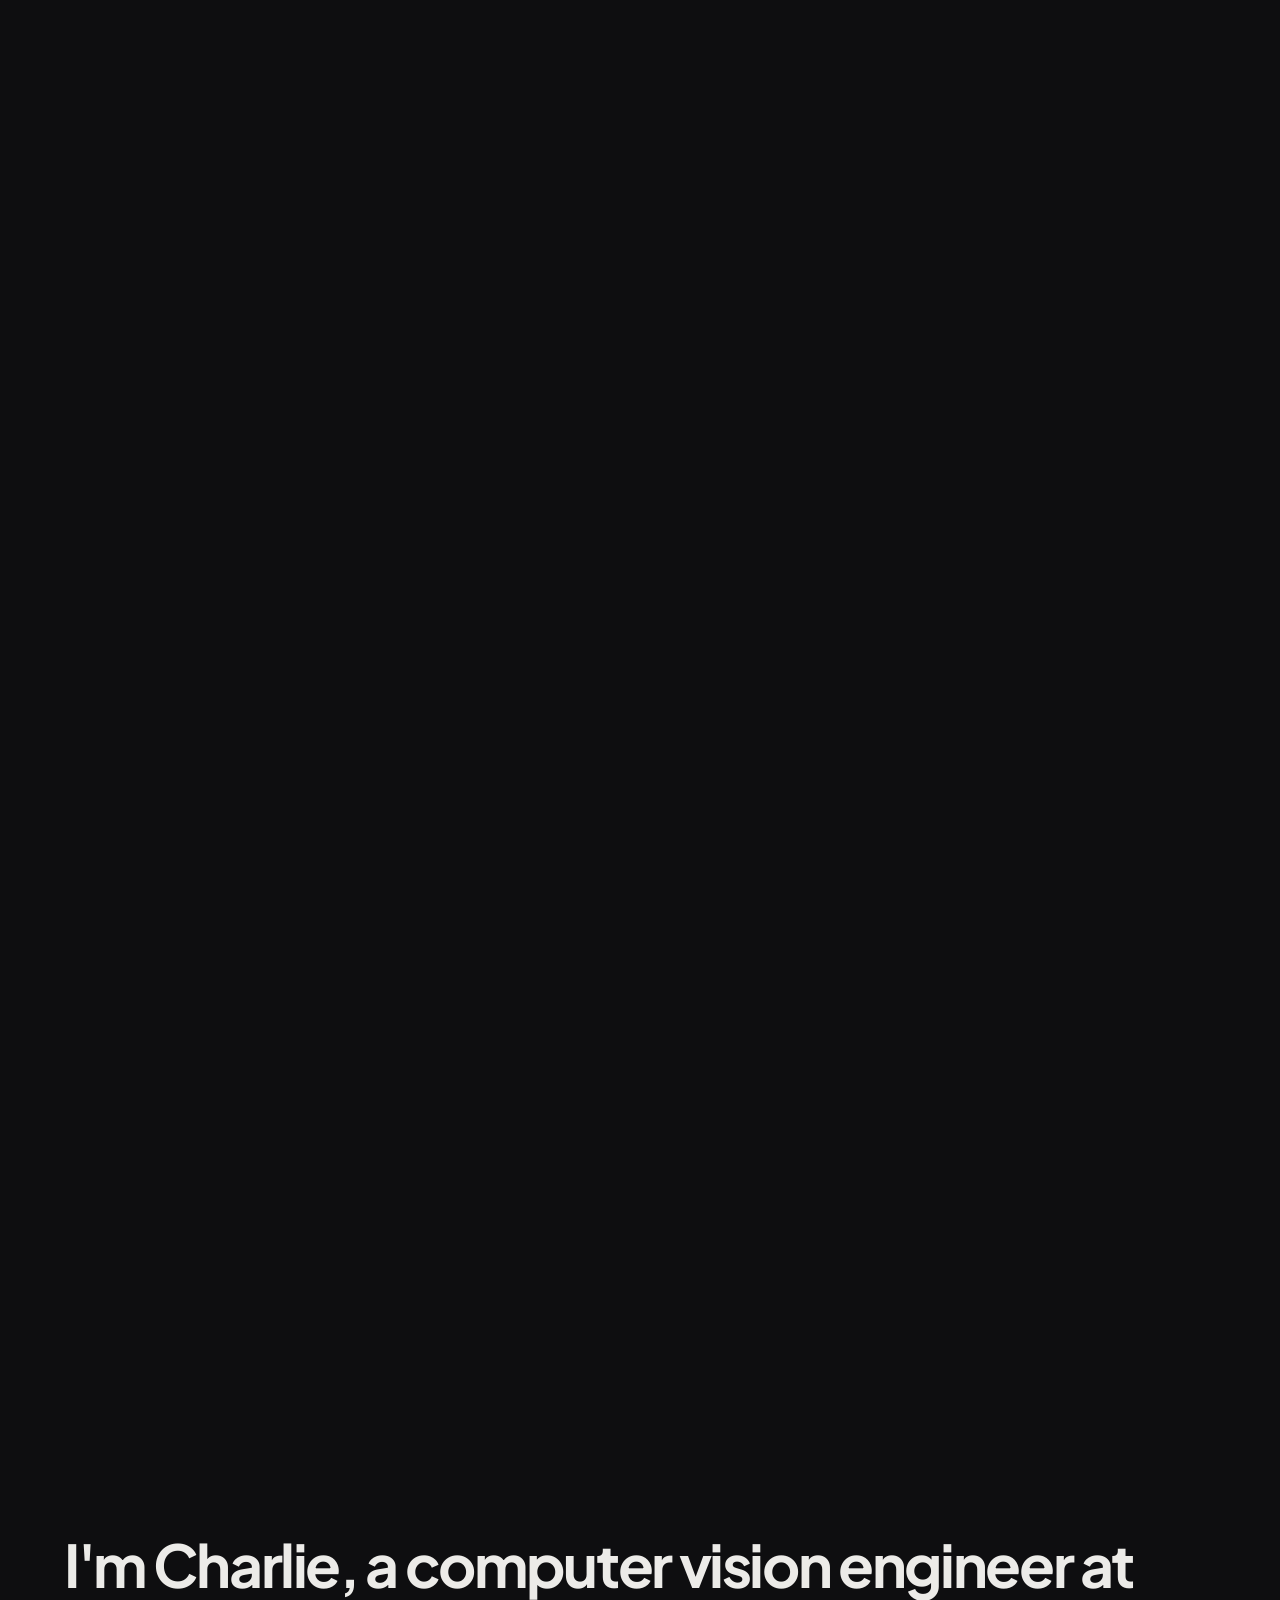
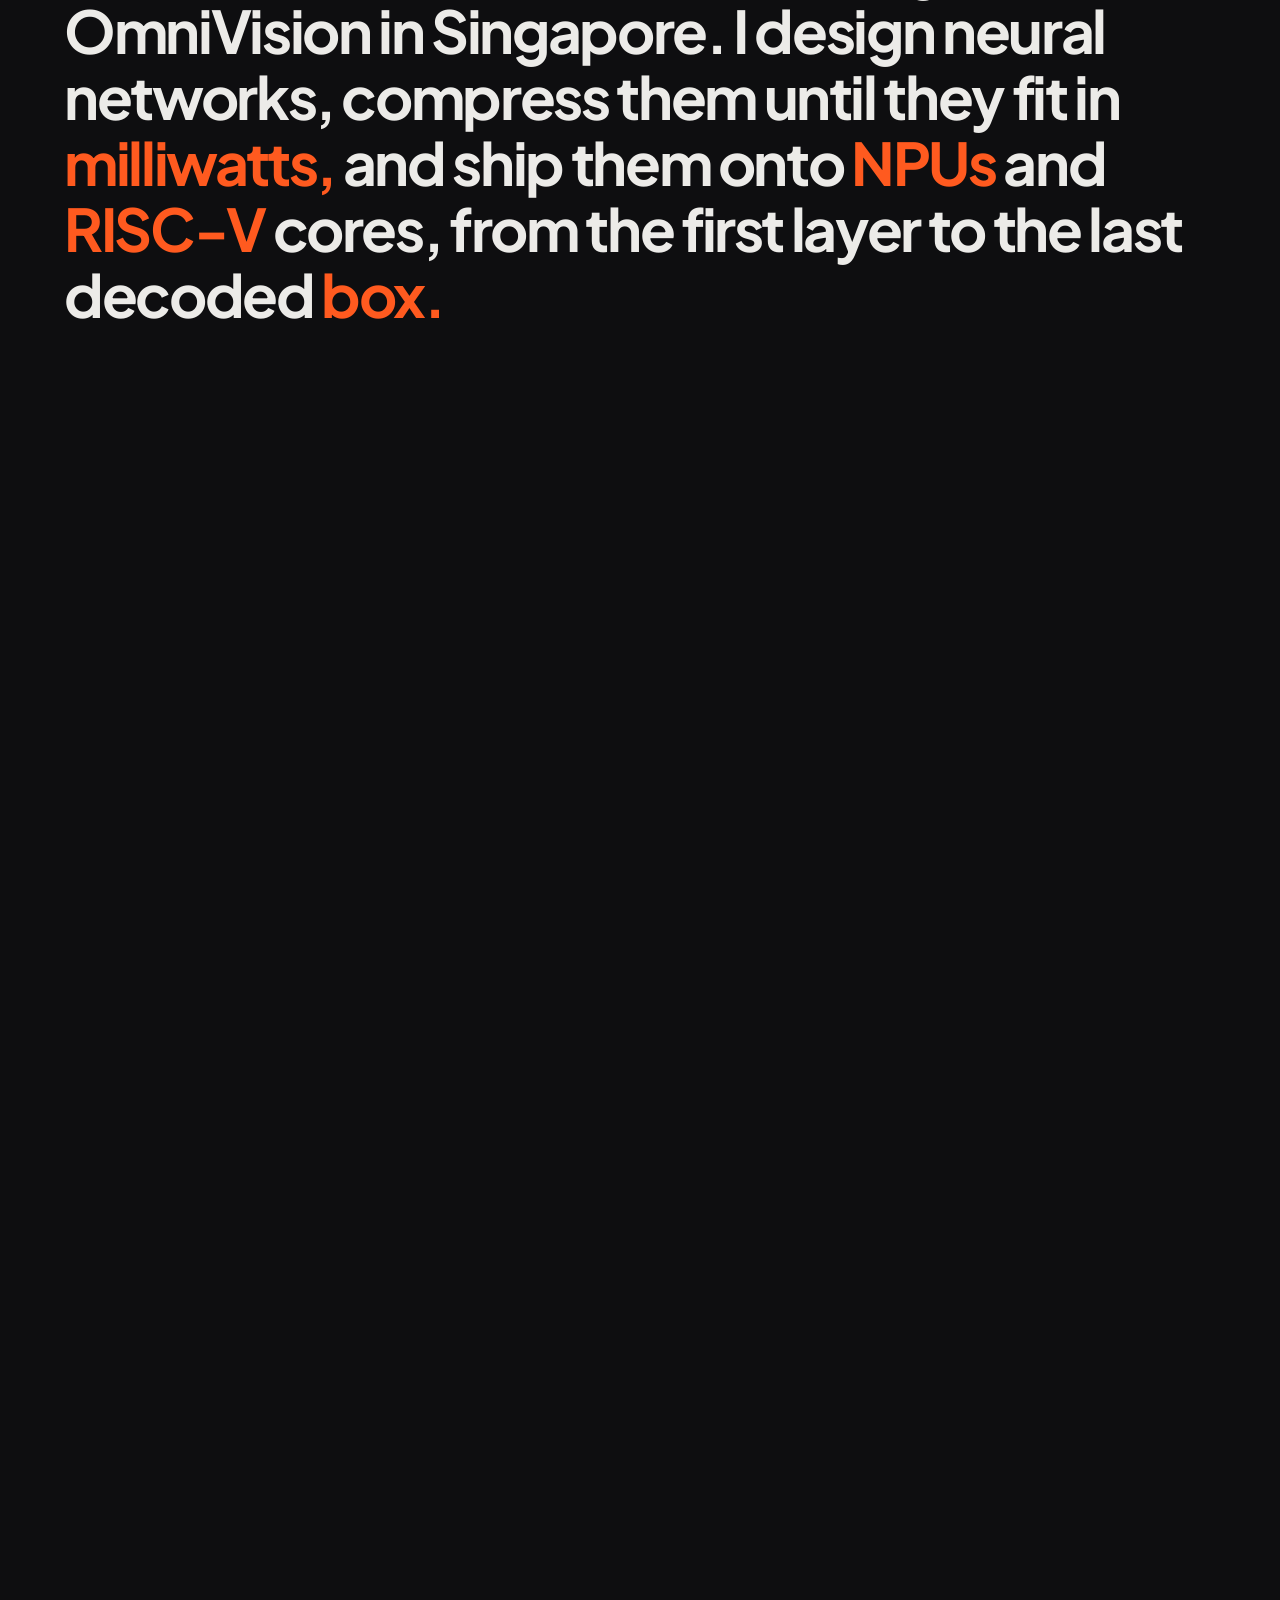
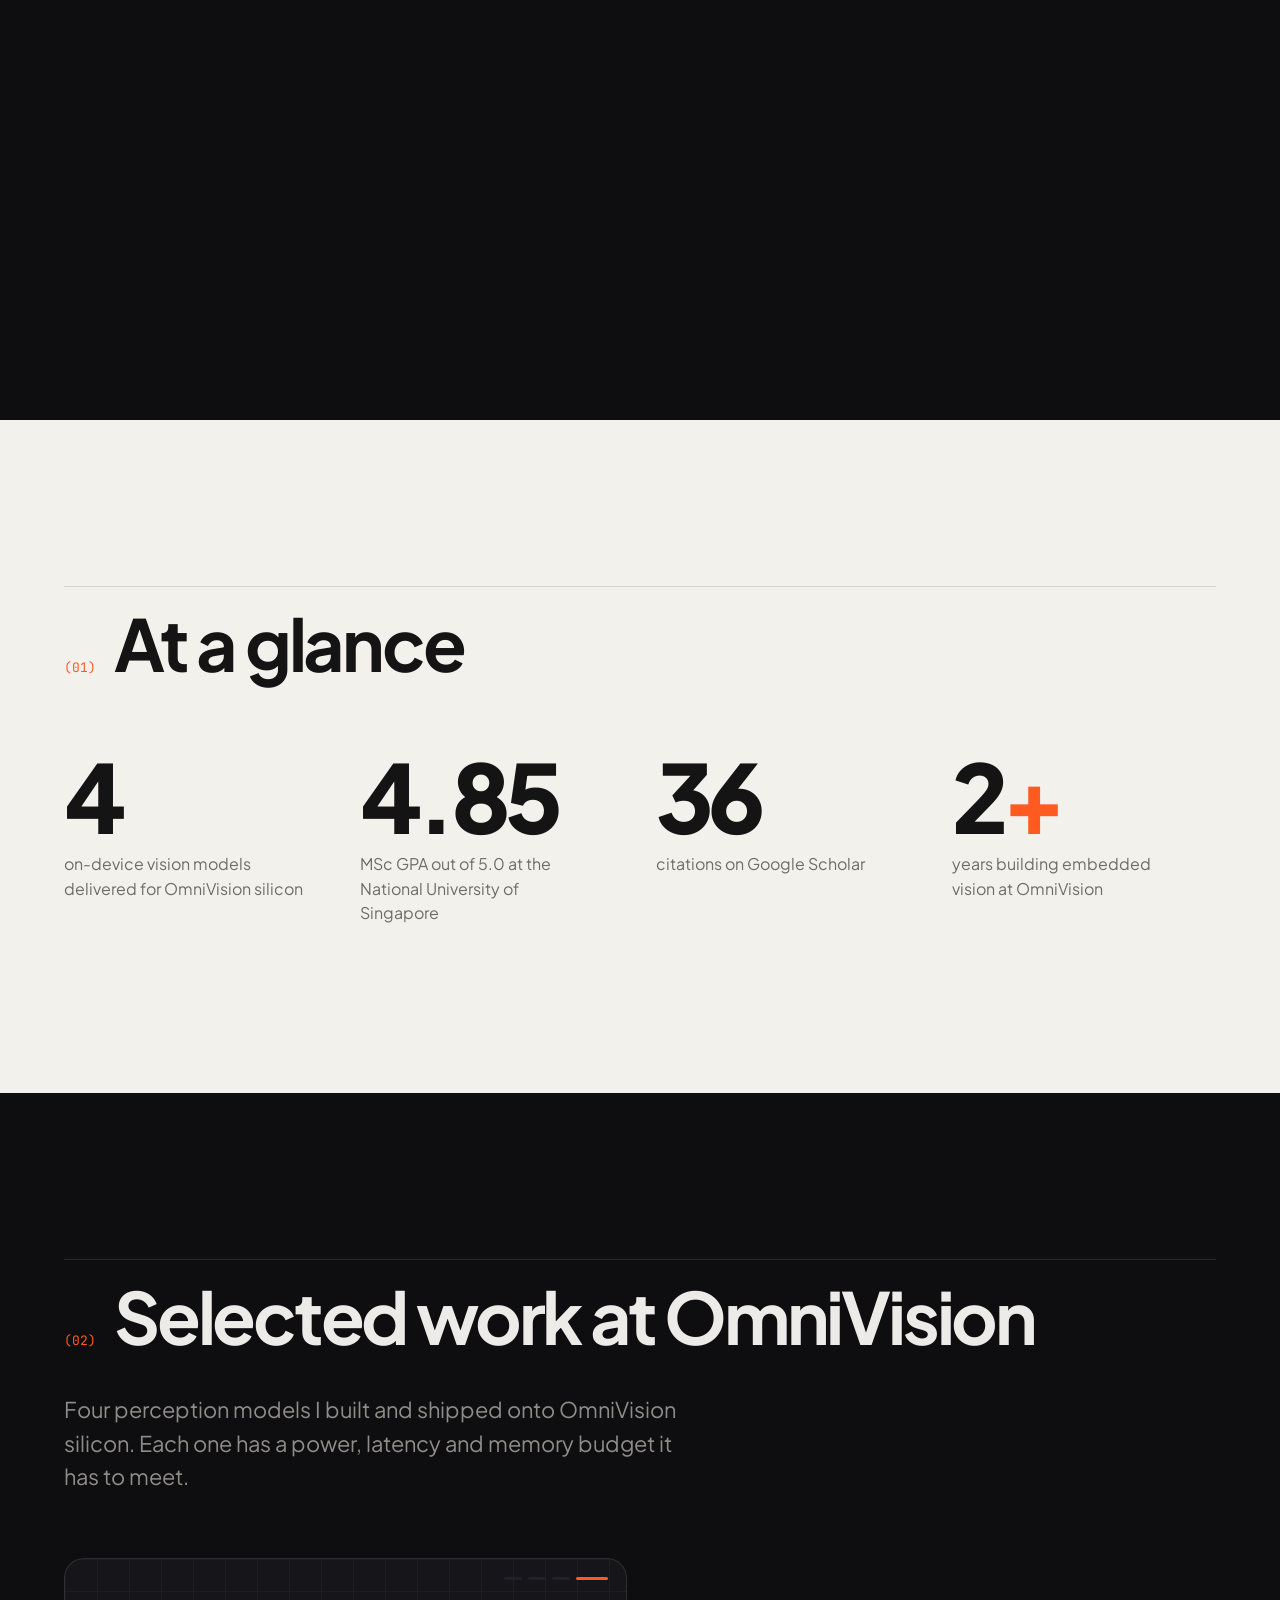
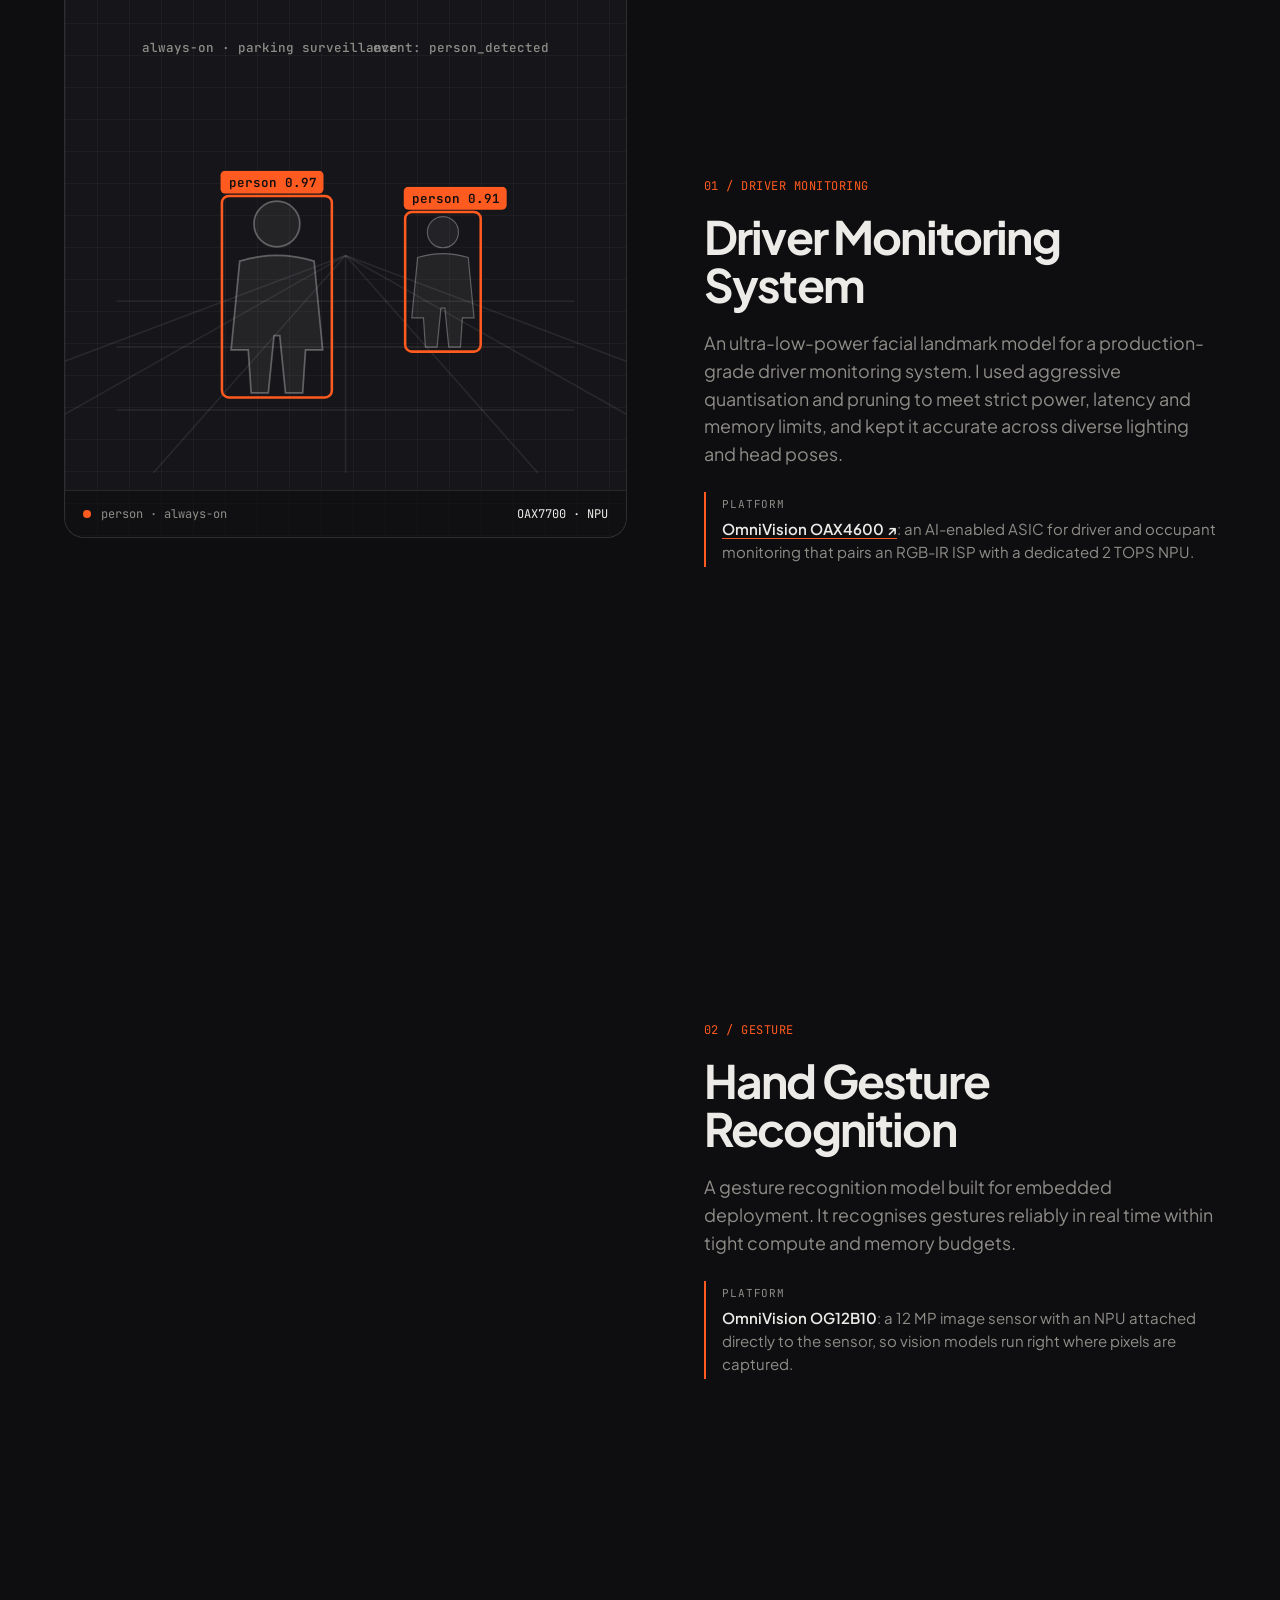
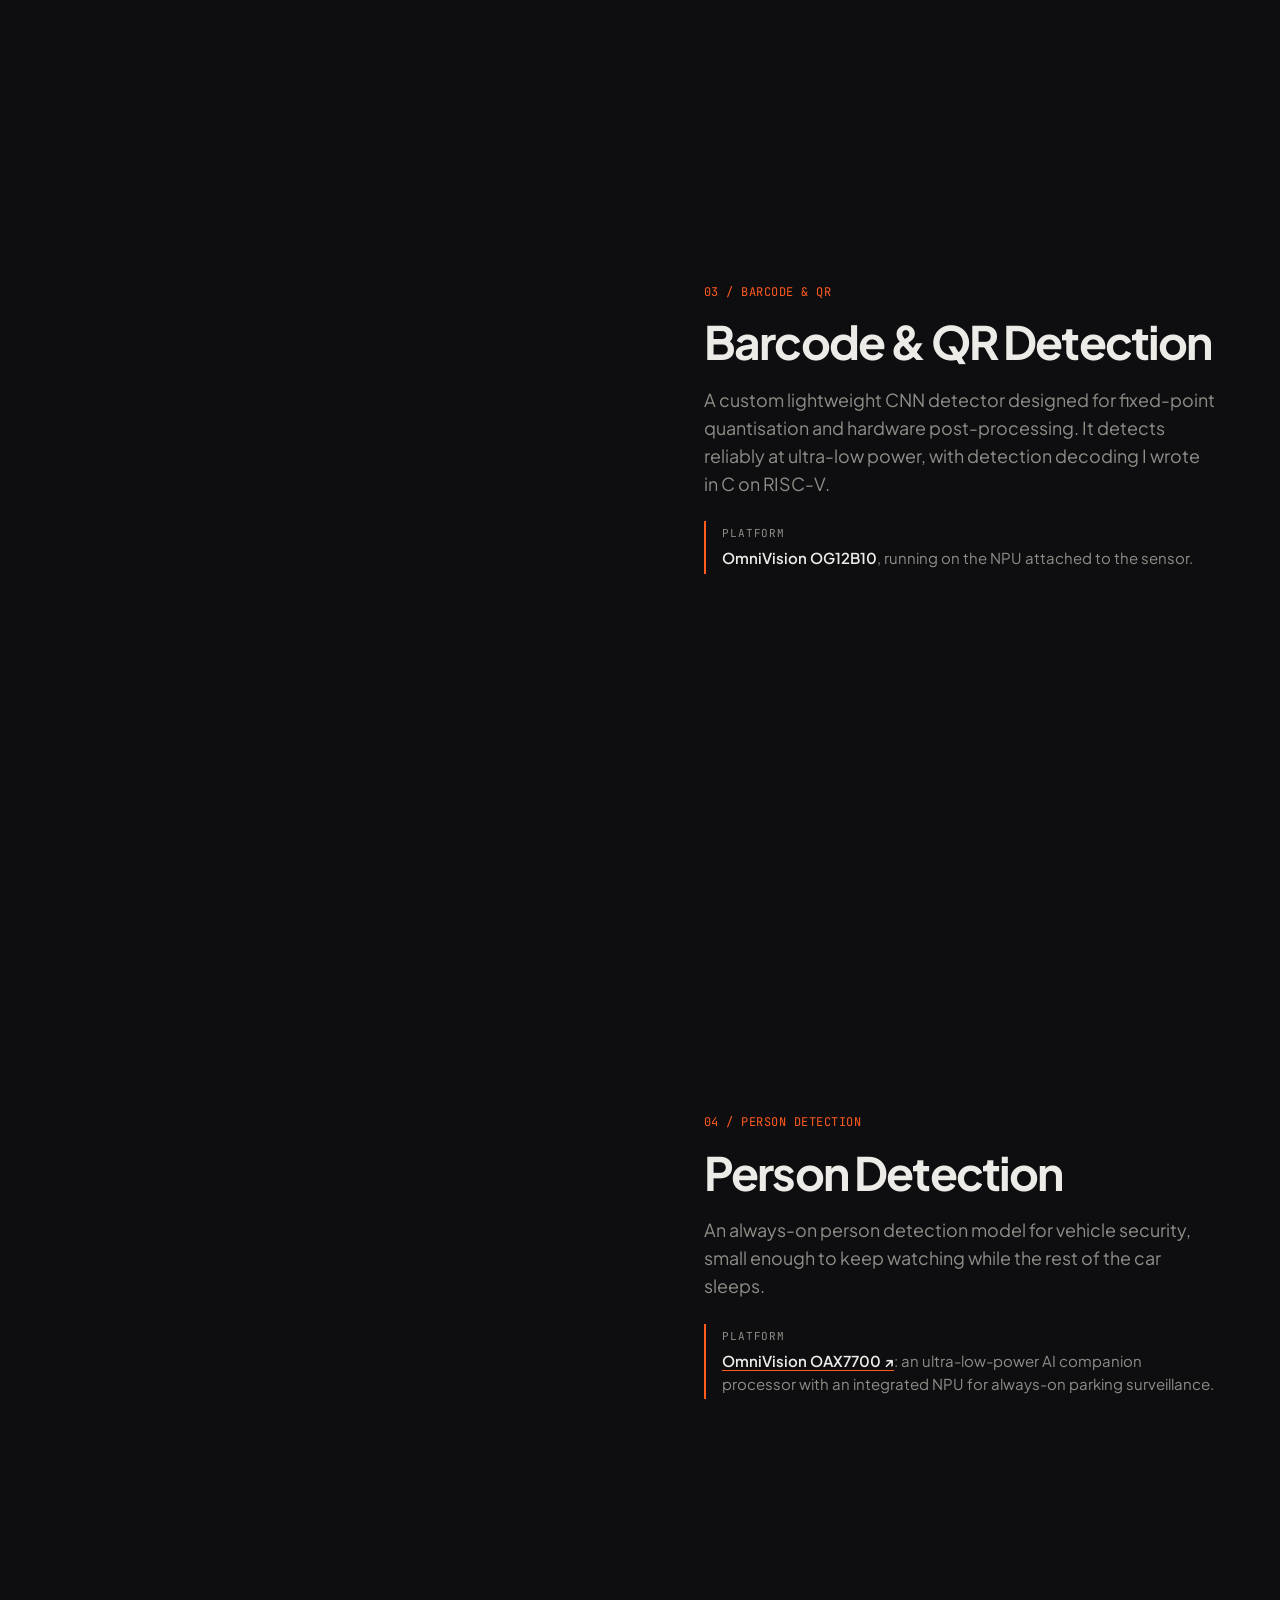
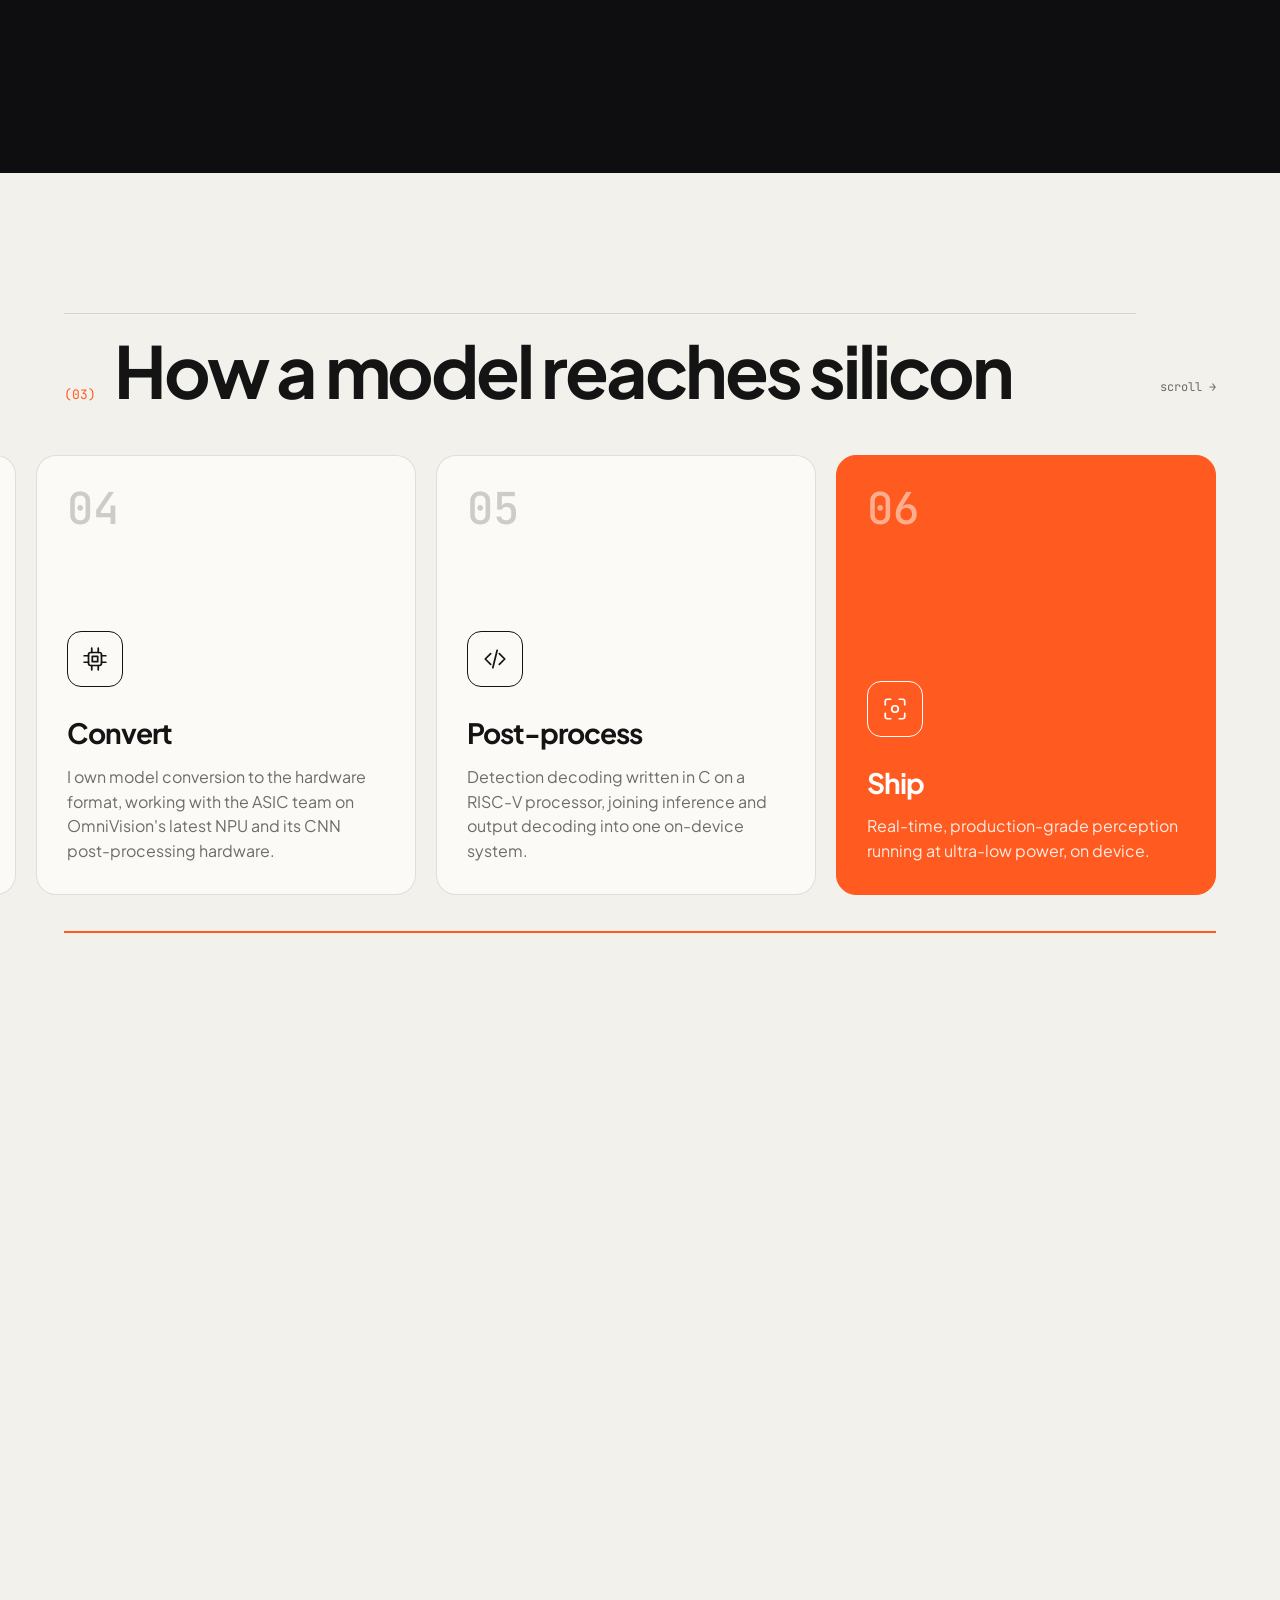
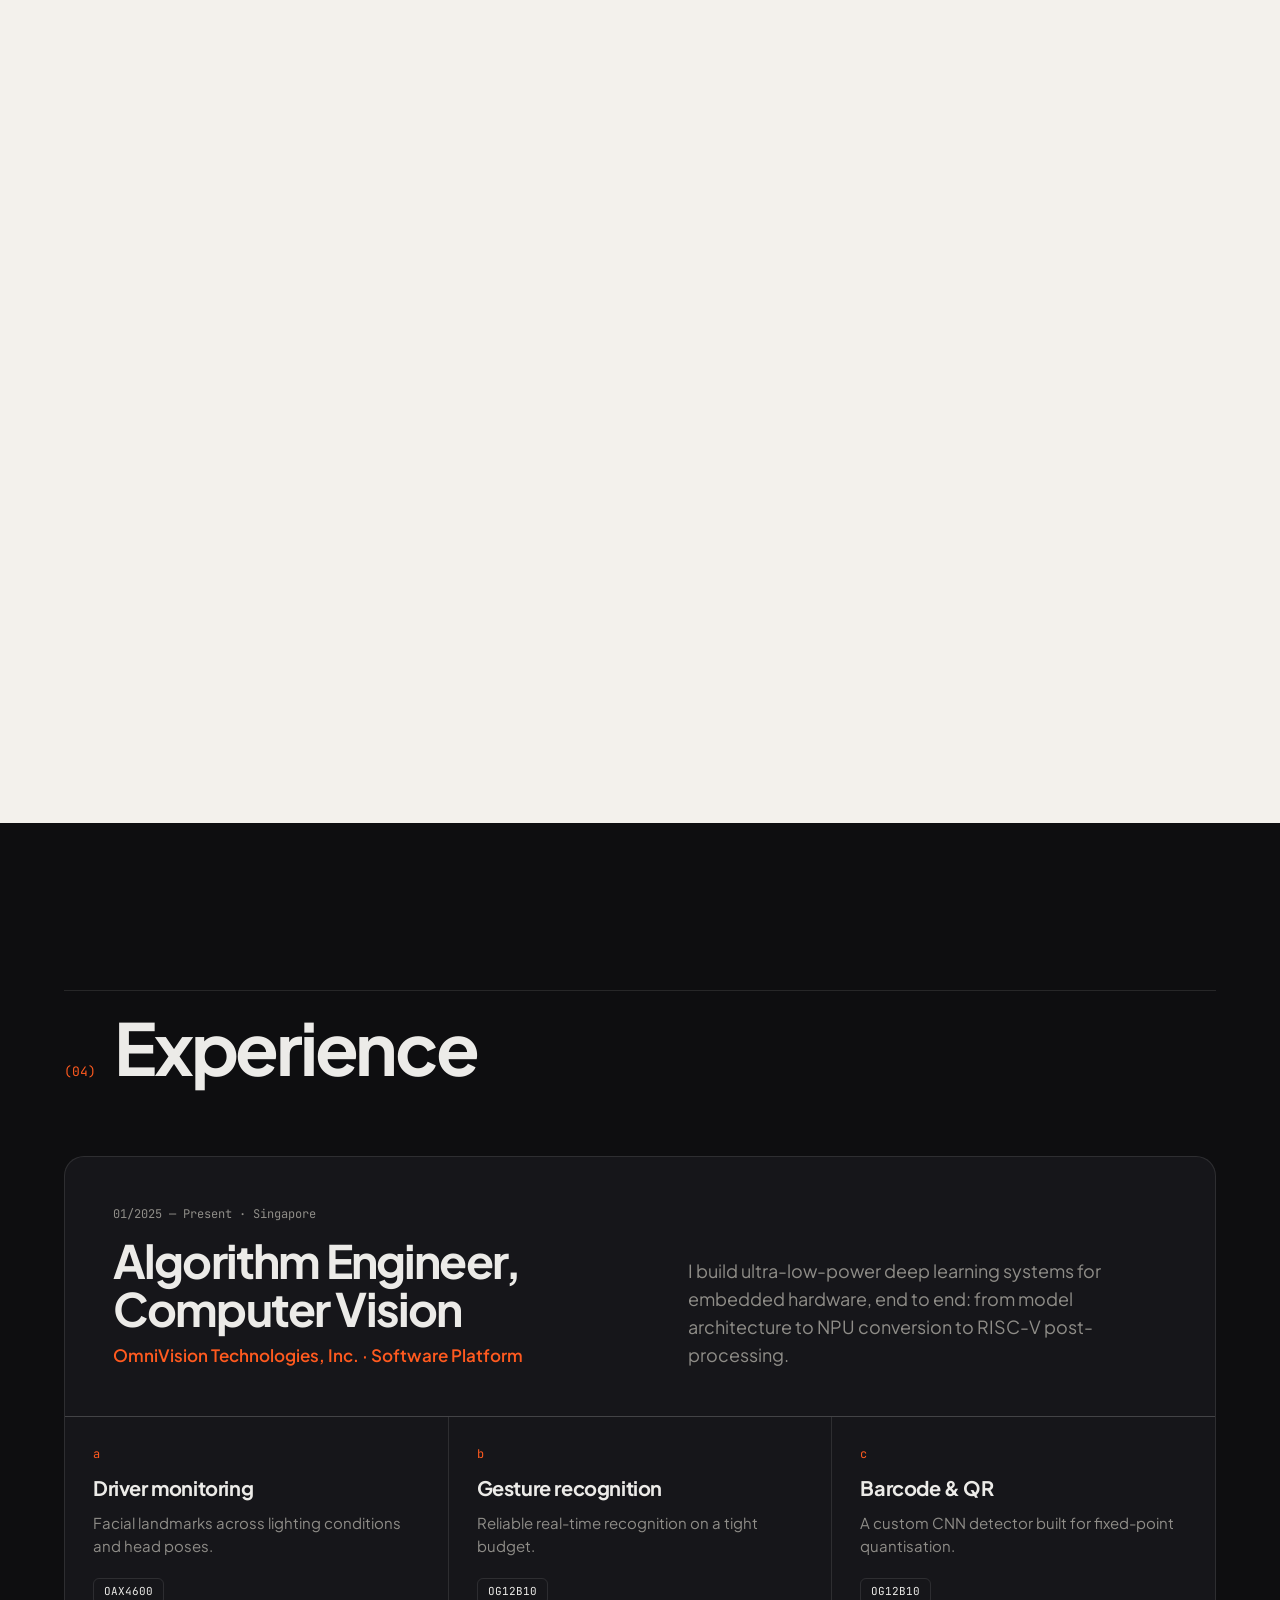
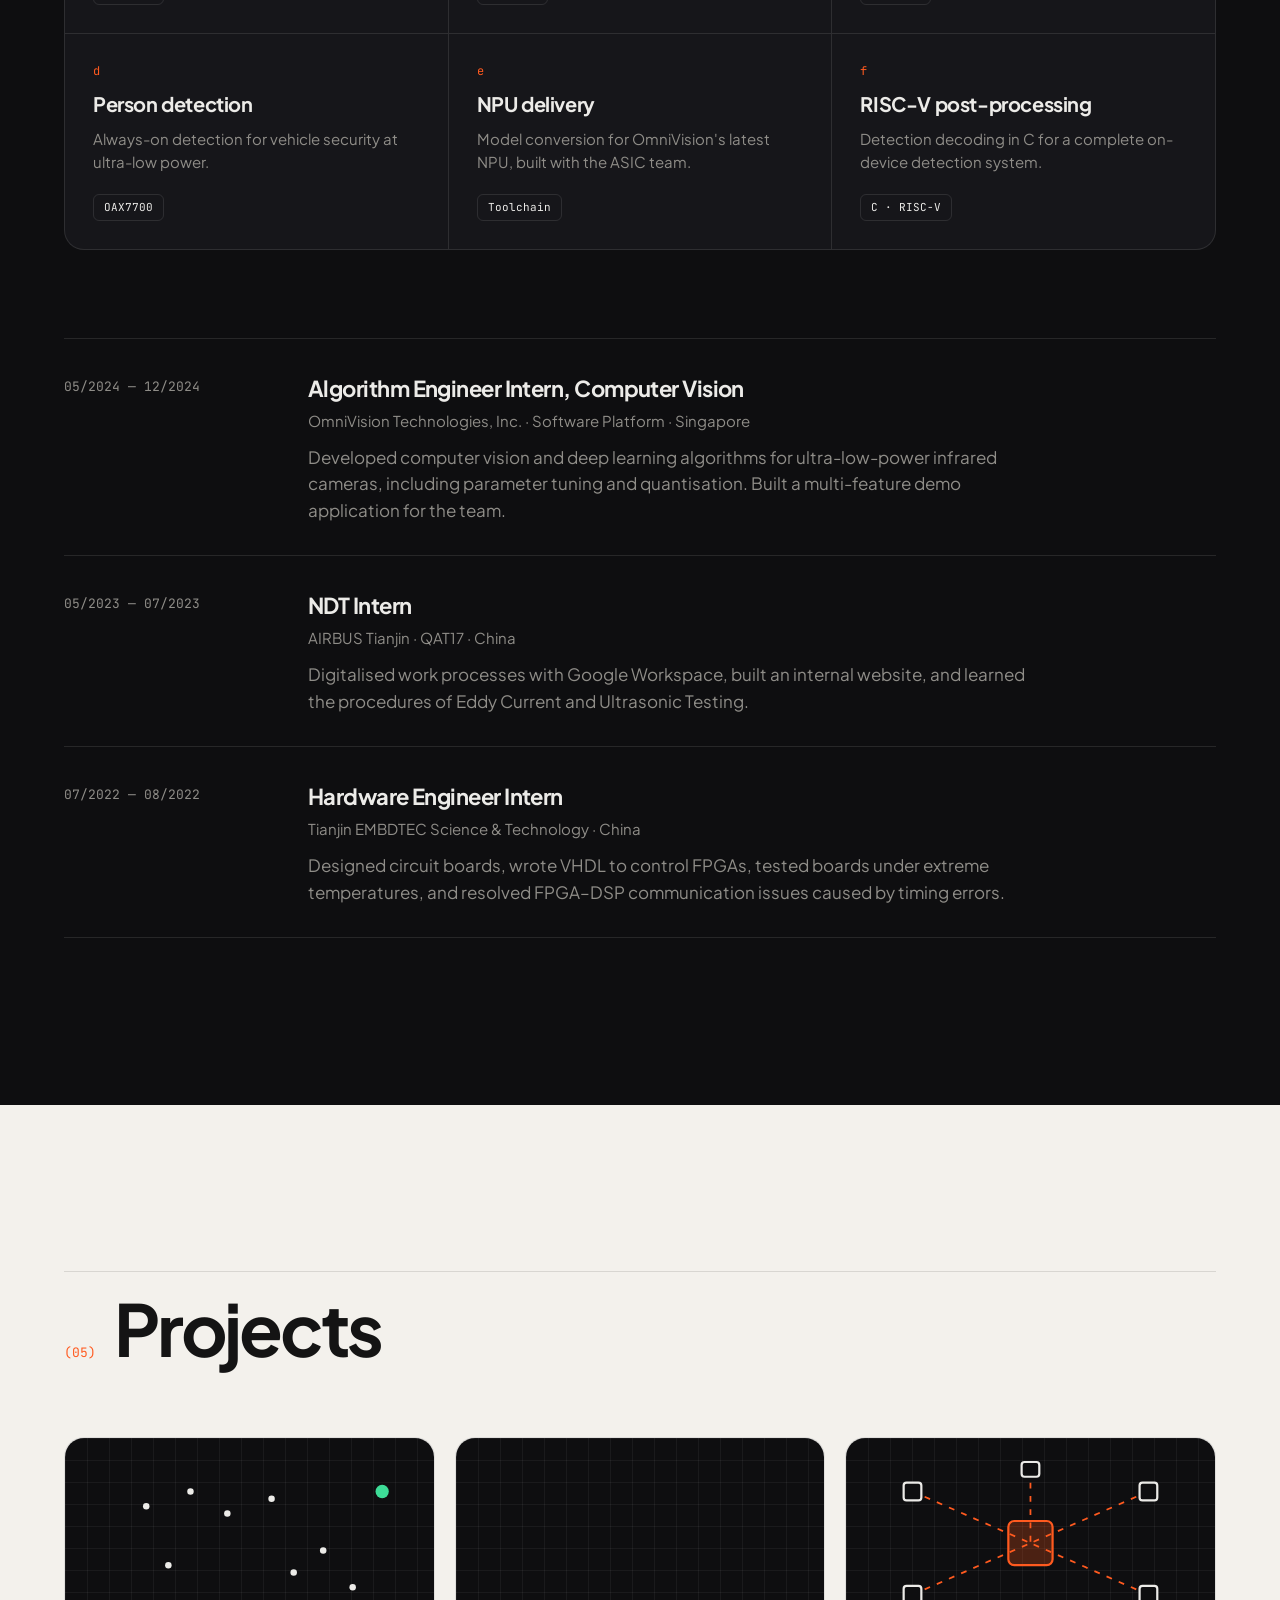
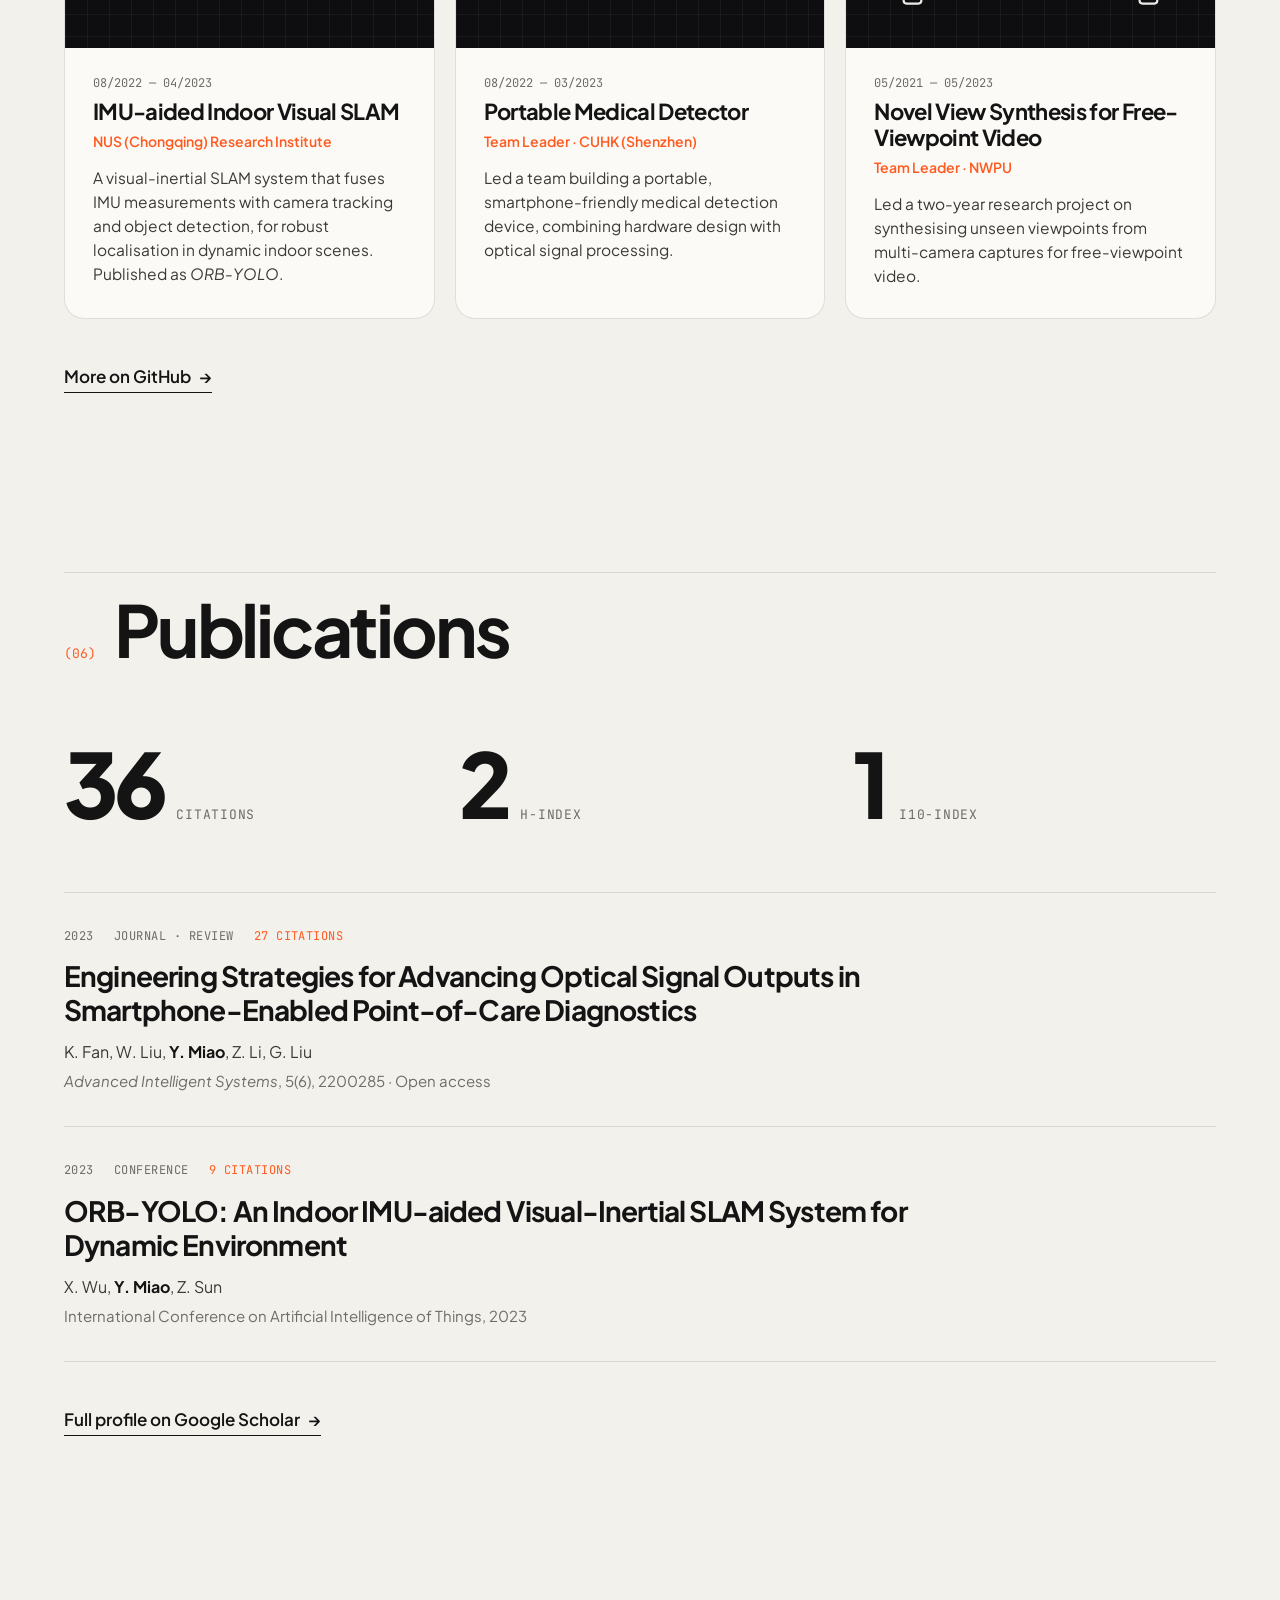
==== commit 0175df24: "Make chip label readable; use OmniVision Technologies, Inc. - the INT8 / low-power label under NPU s" ====
--- a/index.html
+++ b/index.html
@@ -4,7 +4,7 @@
   <meta charset="utf-8">
   <meta name="viewport" content="width=device-width, initial-scale=1, viewport-fit=cover">
   <title>Charlie MIAO Yuchen · Computer Vision Engineer</title>
-  <meta name="description" content="Charlie MIAO Yuchen is an Algorithm Engineer at OMNIVISION building ultra-low-power computer vision for embedded hardware, from model architecture to on-device NPU deployment.">
+  <meta name="description" content="Charlie MIAO Yuchen is an Algorithm Engineer at OmniVision Technologies, Inc., building ultra-low-power computer vision for embedded hardware, from model architecture to on-device NPU deployment.">
   <meta name="author" content="Charlie MIAO Yuchen">
   <meta name="theme-color" content="#0d0d0f">
   <meta property="og:type" content="website">
@@ -28,7 +28,7 @@
     "alternateName": ["Charlie Miao", "Miao Yuchen"],
     "image": "https://charliemiao0115.github.io/Homepage/assets/img/og-image.jpg",
     "jobTitle": "Algorithm Engineer (Computer Vision)",
-    "worksFor": { "@type": "Organization", "name": "OMNIVISION" },
+    "worksFor": { "@type": "Organization", "name": "OmniVision Technologies, Inc." },
     "address": { "@type": "PostalAddress", "addressLocality": "Singapore" },
     "alumniOf": ["National University of Singapore", "Northwestern Polytechnical University"],
     "sameAs": [
@@ -87,7 +87,7 @@
               <path d="M470 160 V440 M462 160 H478 M462 440 H478"/>
             </g>
           </svg>
-          <div class="chip__text"><span class="chip__label">NPU</span><span class="chip__sub mono">int8 · low-power</span></div>
+          <div class="chip__text"><span class="chip__label">NPU</span><span class="chip__sub mono"><span class="chip__int8">int8</span><span>low-power</span></span></div>
           <span class="chip__note chip__note--a mono">model → int8</span>
           <span class="chip__note chip__note--b mono">post-proc → RISC-V</span>
         </div>
@@ -105,7 +105,7 @@
     <section class="words dark" id="overview" data-scroll data-pin aria-label="About">
       <div class="sticky">
         <p class="words__text" id="words">
-          I'm Charlie, a computer vision engineer at OMNIVISION in Singapore. I design neural networks,
+          I'm Charlie, a computer vision engineer at OmniVision in Singapore. I design neural networks,
           compress them until they fit in milliwatts, and ship them onto NPUs and RISC-V cores,
           from the first layer to the last decoded box.
         </p>
@@ -122,7 +122,7 @@
         <div class="glance__grid">
           <div class="stat" data-reveal>
             <span class="stat__value"><span data-count="4">4</span></span>
-            <span class="stat__label">on-device vision models delivered for OMNIVISION silicon</span>
+            <span class="stat__label">on-device vision models delivered for OmniVision silicon</span>
           </div>
           <div class="stat" data-reveal style="--d: 0.08s">
             <span class="stat__value"><span data-count="4.85" data-decimals="2">4.85</span></span>
@@ -134,7 +134,7 @@
           </div>
           <div class="stat" data-reveal style="--d: 0.24s">
             <span class="stat__value"><span data-count="2">2</span><span class="accent">+</span></span>
-            <span class="stat__label">years building embedded vision at OMNIVISION</span>
+            <span class="stat__label">years building embedded vision at OmniVision</span>
           </div>
         </div>
       </div>
@@ -145,9 +145,9 @@
       <div class="container">
         <div class="section-head" data-reveal>
           <span class="index mono">(02)</span>
-          <h2 class="section-title" id="work-title">Selected work at OMNIVISION</h2>
-        </div>
-        <p class="section-lead" data-reveal>Four perception models I built and shipped onto OMNIVISION silicon. Each one has a power, latency and memory budget it has to meet.</p>
+          <h2 class="section-title" id="work-title">Selected work at OmniVision</h2>
+        </div>
+        <p class="section-lead" data-reveal>Four perception models I built and shipped onto OmniVision silicon. Each one has a power, latency and memory budget it has to meet.</p>
 
         <div class="showcase__body">
           <div class="showcase__visual" aria-hidden="true">
@@ -170,25 +170,25 @@
               <span class="step__tag mono">01 / Driver monitoring</span>
               <h3>Driver Monitoring System</h3>
               <p>An ultra-low-power facial landmark model for a production-grade driver monitoring system. I used aggressive quantisation and pruning to meet strict power, latency and memory limits, and kept it accurate across diverse lighting and head poses.</p>
-              <p class="step__product"><span class="mono">Platform</span> <a href="https://www.ovt.com/wp-content/uploads/2023/12/OAX4600-PB-v1.1-WEB.pdf" target="_blank" rel="noopener">OMNIVISION OAX4600 ↗</a>: an AI-enabled ASIC for driver and occupant monitoring that pairs an RGB-IR ISP with a dedicated 2 TOPS NPU.</p>
+              <p class="step__product"><span class="mono">Platform</span> <a href="https://www.ovt.com/wp-content/uploads/2023/12/OAX4600-PB-v1.1-WEB.pdf" target="_blank" rel="noopener">OmniVision OAX4600 ↗</a>: an AI-enabled ASIC for driver and occupant monitoring that pairs an RGB-IR ISP with a dedicated 2 TOPS NPU.</p>
             </article>
             <article class="step" data-step="1">
               <span class="step__tag mono">02 / Gesture</span>
               <h3>Hand Gesture Recognition</h3>
               <p>A gesture recognition model built for embedded deployment. It recognises gestures reliably in real time within tight compute and memory budgets.</p>
-              <p class="step__product"><span class="mono">Platform</span> <strong>OMNIVISION OG12B10</strong>: a 12 MP image sensor with an NPU attached directly to the sensor, so vision models run right where pixels are captured.</p>
+              <p class="step__product"><span class="mono">Platform</span> <strong>OmniVision OG12B10</strong>: a 12 MP image sensor with an NPU attached directly to the sensor, so vision models run right where pixels are captured.</p>
             </article>
             <article class="step" data-step="2">
               <span class="step__tag mono">03 / Barcode &amp; QR</span>
               <h3>Barcode &amp; QR Detection</h3>
               <p>A custom lightweight CNN detector designed for fixed-point quantisation and hardware post-processing. It detects reliably at ultra-low power, with detection decoding I wrote in C on RISC-V.</p>
-              <p class="step__product"><span class="mono">Platform</span> <strong>OMNIVISION OG12B10</strong>, running on the NPU attached to the sensor.</p>
+              <p class="step__product"><span class="mono">Platform</span> <strong>OmniVision OG12B10</strong>, running on the NPU attached to the sensor.</p>
             </article>
             <article class="step" data-step="3">
               <span class="step__tag mono">04 / Person detection</span>
               <h3>Person Detection</h3>
               <p>An always-on person detection model for vehicle security, small enough to keep watching while the rest of the car sleeps.</p>
-              <p class="step__product"><span class="mono">Platform</span> <a href="https://www.businesswire.com/news/home/20260921811649/en/OMNIVISION-Introduces-Lowest-Power-OAX7700-AI-Companion-Processor-for-Always-On-Vehicle-Security-Systems" target="_blank" rel="noopener">OMNIVISION OAX7700 ↗</a>: an ultra-low-power AI companion processor with an integrated NPU for always-on parking surveillance.</p>
+              <p class="step__product"><span class="mono">Platform</span> <a href="https://www.businesswire.com/news/home/20260921811649/en/OMNIVISION-Introduces-Lowest-Power-OAX7700-AI-Companion-Processor-for-Always-On-Vehicle-Security-Systems" target="_blank" rel="noopener">OmniVision OAX7700 ↗</a>: an ultra-low-power AI companion processor with an integrated NPU for always-on parking surveillance.</p>
             </article>
           </div>
         </div>
@@ -229,7 +229,7 @@
               <span class="hcard__n mono">04</span>
               <div class="hcard__icon"><svg viewBox="0 0 24 24"><rect x="6" y="6" width="12" height="12" rx="2"/><rect x="9.5" y="9.5" width="5" height="5"/><path d="M9 2v4M15 2v4M9 18v4M15 18v4M2 9h4M2 15h4M18 9h4M18 15h4"/></svg></div>
               <h3>Convert</h3>
-              <p>I own model conversion to the hardware format, working with the ASIC team on OMNIVISION's latest NPU and its CNN post-processing hardware.</p>
+              <p>I own model conversion to the hardware format, working with the ASIC team on OmniVision's latest NPU and its CNN post-processing hardware.</p>
             </li>
             <li class="hcard">
               <span class="hcard__n mono">05</span>
@@ -262,7 +262,7 @@
             <div>
               <p class="mono muted">01/2025 — Present · Singapore</p>
               <h3>Algorithm Engineer, Computer Vision</h3>
-              <p class="role-feature__org">OMNIVISION · Software Platform</p>
+              <p class="role-feature__org">OmniVision Technologies, Inc. · Software Platform</p>
             </div>
             <p class="role-feature__text">I build ultra-low-power deep learning systems for embedded hardware, end to end: from model architecture to NPU conversion to RISC-V post-processing.</p>
           </div>
@@ -271,7 +271,7 @@
             <li class="cell"><span class="cell__n mono">b</span><h4>Gesture recognition</h4><p>Reliable real-time recognition on a tight budget.</p><span class="tag mono">OG12B10</span></li>
             <li class="cell"><span class="cell__n mono">c</span><h4>Barcode &amp; QR</h4><p>A custom CNN detector built for fixed-point quantisation.</p><span class="tag mono">OG12B10</span></li>
             <li class="cell"><span class="cell__n mono">d</span><h4>Person detection</h4><p>Always-on detection for vehicle security at ultra-low power.</p><span class="tag mono">OAX7700</span></li>
-            <li class="cell"><span class="cell__n mono">e</span><h4>NPU delivery</h4><p>Model conversion for OMNIVISION's latest NPU, built with the ASIC team.</p><span class="tag mono">Toolchain</span></li>
+            <li class="cell"><span class="cell__n mono">e</span><h4>NPU delivery</h4><p>Model conversion for OmniVision's latest NPU, built with the ASIC team.</p><span class="tag mono">Toolchain</span></li>
             <li class="cell"><span class="cell__n mono">f</span><h4>RISC-V post-processing</h4><p>Detection decoding in C for a complete on-device detection system.</p><span class="tag mono">C · RISC-V</span></li>
           </ul>
         </article>
@@ -281,7 +281,7 @@
             <span class="role__date mono">05/2024 — 12/2024</span>
             <div>
               <h4>Algorithm Engineer Intern, Computer Vision</h4>
-              <p class="role__org">OMNIVISION · Software Platform · Singapore</p>
+              <p class="role__org">OmniVision Technologies, Inc. · Software Platform · Singapore</p>
               <p>Developed computer vision and deep learning algorithms for ultra-low-power infrared cameras, including parameter tuning and quantisation. Built a multi-feature demo application for the team.</p>
             </div>
           </li>
--- a/assets/css/style.css
+++ b/assets/css/style.css
@@ -187,11 +187,16 @@
 .chip__traces circle { fill: var(--accent); opacity: var(--c); }
 .chip__dims path { fill: none; stroke: rgba(236, 235, 232, 0.3); stroke-width: 1; opacity: var(--c); }
 .chip__text {
-  position: absolute; left: 0; right: 0; top: 50%; transform: translateY(-40%);
+  position: absolute; left: 0; right: 0; top: 50%; transform: translateY(-46%);
   display: flex; flex-direction: column; align-items: center; pointer-events: none;
 }
 .chip__label { font-size: 11cqw; font-weight: 800; letter-spacing: -0.04em; line-height: 1; color: var(--fg); }
-.chip__sub { margin-top: 1.6cqw; font-size: 1.8cqw; letter-spacing: 0.1em; text-transform: uppercase; color: var(--fg-muted); white-space: nowrap; }
+.chip__sub {
+  display: flex; flex-direction: column; align-items: center; gap: 0.4cqw; margin-top: 1.4cqw;
+  font-size: max(9px, 2cqw); font-weight: 600; letter-spacing: 0.12em; line-height: 1.2;
+  text-transform: uppercase; color: #d6d4cf; white-space: nowrap;
+}
+.chip__int8 { color: var(--accent); }
 .chip__note {
   position: absolute; font-size: max(10px, 1.9cqw); color: var(--fg); padding: 4px 8px 4px 10px;
   border-left: 2px solid var(--accent); background: rgba(14, 14, 16, 0.75); white-space: nowrap;
@@ -257,7 +262,7 @@
   background-size: 32px 32px;
 }
 .viz {
-  position: absolute; inset: 0; display: grid; place-items: center; padding: 56px 32px 64px;
+  position: absolute; inset: 0; display: block; padding: 56px 32px 64px;
   opacity: 0; transform: translateY(24px) scale(0.98);
   transition: opacity 0.7s var(--ease), transform 0.8s var(--ease);
 }
@@ -529,9 +534,16 @@
   .nav__links .nav__cta { margin: 6px 0 0; text-align: center; }
 
   .showcase__body { grid-template-columns: 1fr; gap: 0; }
-  .showcase__visual { position: sticky; top: 72px; z-index: 2; height: 50vh; padding-bottom: 12px; background: linear-gradient(var(--night) 88%, transparent); }
-  .viz-frame { position: relative; top: 0; height: 100%; }
-  .step { min-height: 72vh; justify-content: flex-start; padding-top: 6vh; }
+  .showcase__visual {
+    position: sticky; top: 66px; z-index: 2; padding-bottom: 14px;
+    height: calc(min(32vh, 260px) + 14px); height: calc(min(32svh, 260px) + 14px);
+    background: linear-gradient(var(--night) 85%, transparent);
+    box-shadow: 0 -66px 0 var(--night); /* hide text scrolling under the nav */
+  }
+  .viz-frame { position: relative; top: 0; height: 100%; border-radius: 16px; }
+  .viz { padding: 24px 16px 36px; }
+  .viz-steps { top: 10px; right: 12px; }
+  .step { min-height: 58vh; min-height: 58svh; justify-content: flex-start; padding-top: 4vh; }
 
   .role-feature__head { grid-template-columns: 1fr; }
   .edu { grid-template-columns: 1fr; }
@@ -553,9 +565,13 @@
   .footer__row { flex-direction: column; align-items: flex-start; }
   .hero { height: 280vh; }
   .hscroll__count { display: none; }
-  .viz-hud { font-size: 11px; padding: 12px 14px; }
+  .viz-hud { font-size: 10.5px; padding: 8px 12px; }
+  .viz .v-label { display: none; }
+  .viz svg { transform: scale(1.18); } /* labels are hidden, so let the drawing fill the frame */
+  .step h3 { font-size: 28px; margin-bottom: 14px; }
   .viz-hud__right { display: none; }
   .chip__note { display: none; }
+  .chip__sub { letter-spacing: 0.04em; gap: 0; margin-top: 1cqw; }
 }
 
 /* ---------- reduced motion: static, fully readable layout ---------- */
